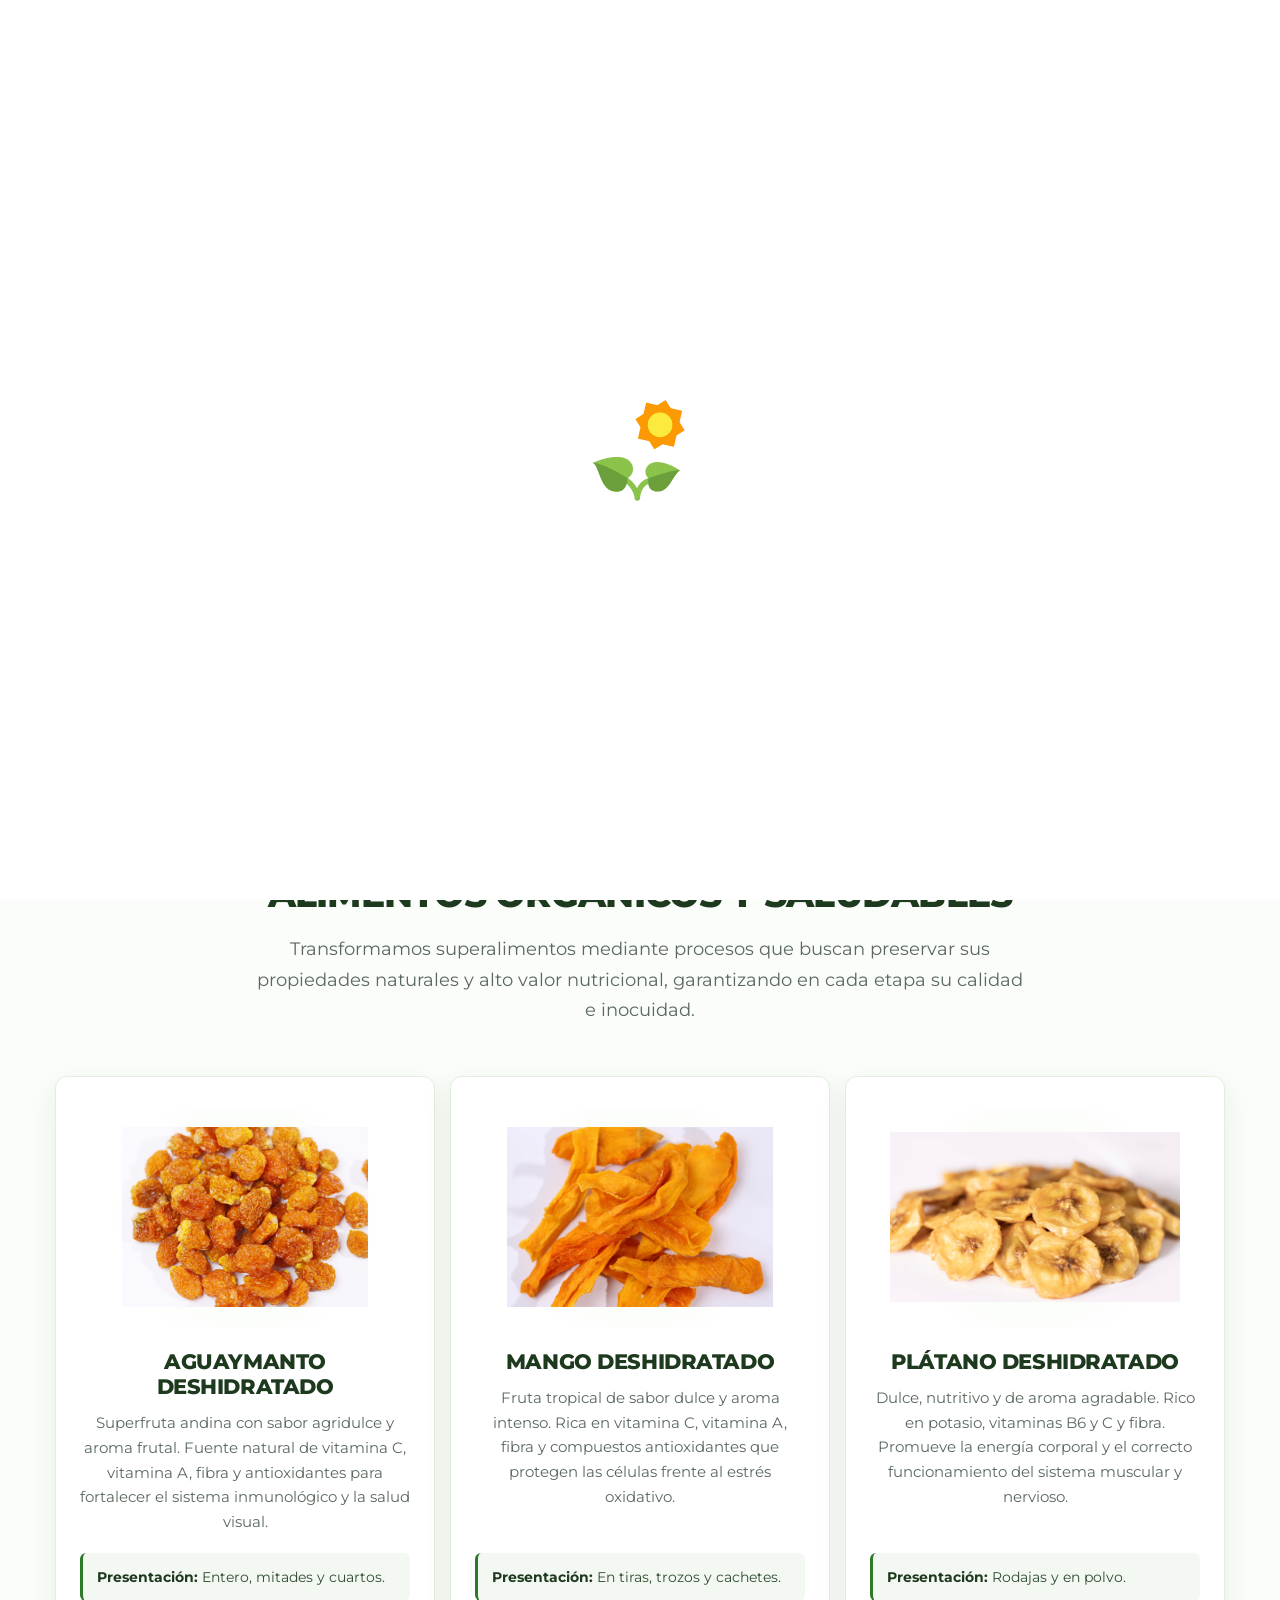
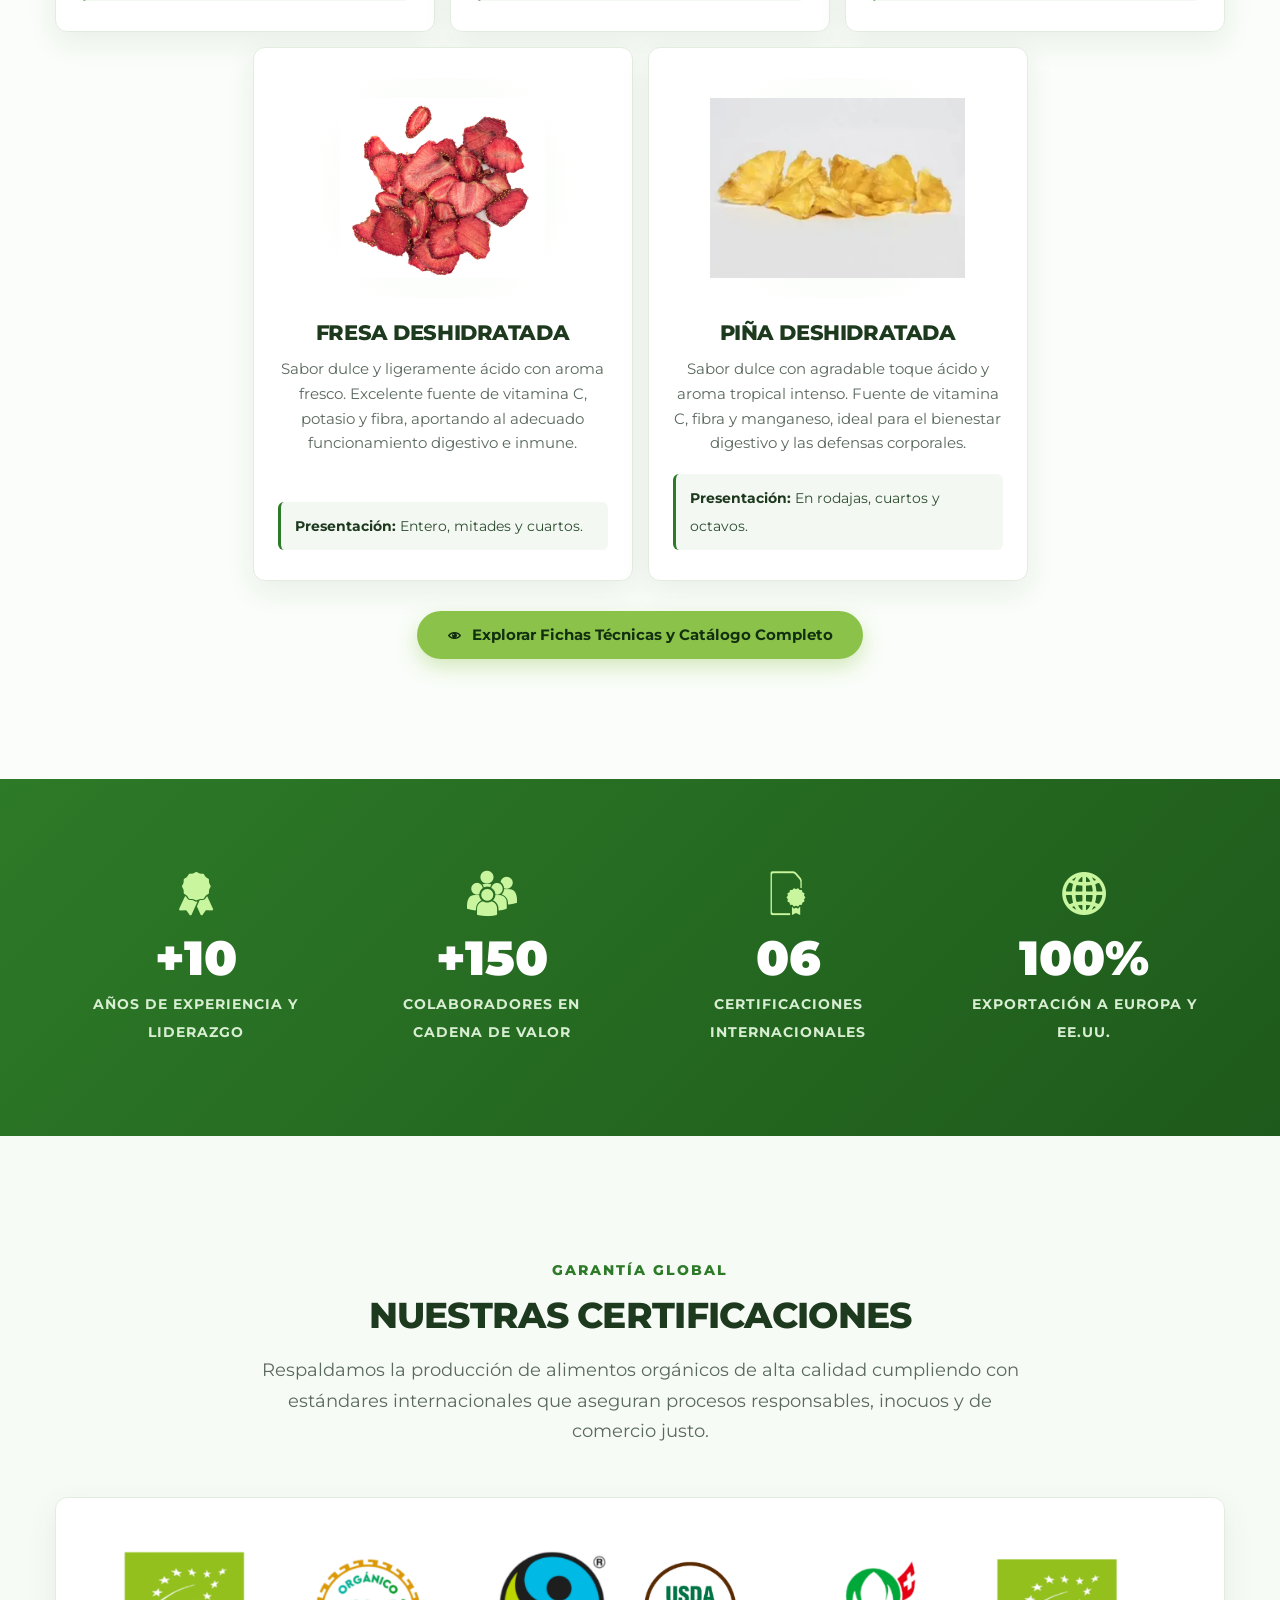
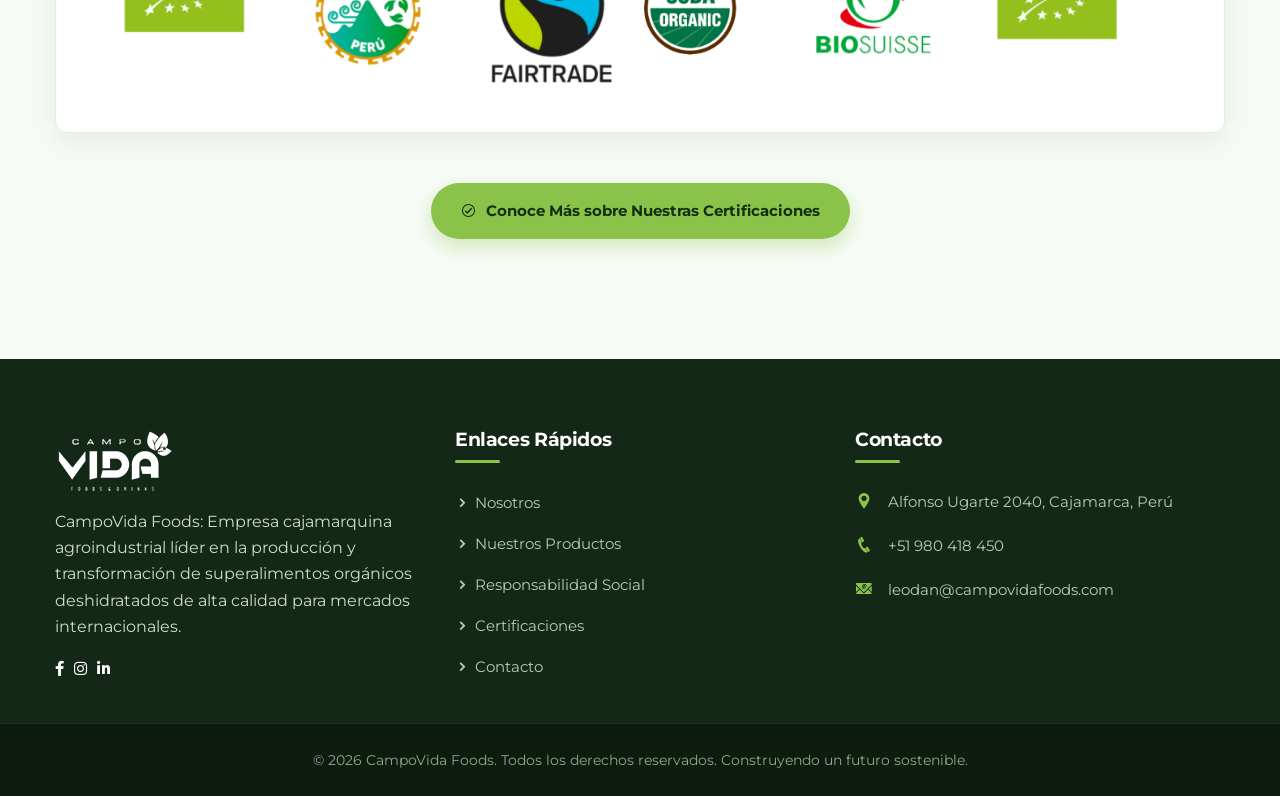
==== index.html @ b209eeda "feat: implementacion completa de CampoVida Foods v2 segun ultimos cambios requeridos" ====
<!doctype html>
<html class="no-js" lang="es">

<head>
	<meta charset="utf-8">
	<meta http-equiv="x-ua-compatible" content="ie=edge">
	<title>CampoVida Foods - Alimentos Orgánicos y Saludables</title>
	<meta name="description" content="CampoVida Foods: líder cajamarquino en producción y transformación de superalimentos orgánicos deshidratados de alta calidad para el mundo.">
	<meta name="viewport" content="width=device-width, initial-scale=1, shrink-to-fit=no">
	<link rel="shortcut icon" type="image/x-icon" href="assets/img/logo/favicon.png">

	<!-- Stylesheets -->
	<link href="assets/css/bootstrap.min.css" rel="stylesheet" />
	<link href="assets/css/fontawesome.min.css" rel="stylesheet" />
	<link href="assets/css/magnific-popup.css" rel="stylesheet" />
	<link href="assets/css/owl.carousel.min.css" rel="stylesheet" />
	<link href="assets/css/owl.theme.default.min.css" rel="stylesheet" />
	<link href="assets/css/animate.css" rel="stylesheet" />
	<link href="assets/css/themify-icons.css" rel="stylesheet" />
	<link href="assets/css/icofont.min.css" rel="stylesheet" />
	<link href="assets/css/site-flaticon.css" rel="stylesheet" />
	<link href="assets/style.css" rel="stylesheet">
	<link href="assets/css/responsive.css" rel="stylesheet" />
	<link href="assets/css/custom-v2.css" rel="stylesheet" />
</head>

<body id="bdy">

	<!-- PreLoader -->
	<div class="se-pre-con"></div>

	<!-- Header Navigation -->
	<header class="header header-2 sticky-top">
		<div class="main-navigation">
			<nav id="navbar_top" class="navbar navbar-expand-lg py-2">
				<div class="container">
					<a class="navbar-brand" href="index.html">
						<img src="assets/img/logo/logo.png" class="logo-display" alt="CampoVida Foods">
					</a>
					<button class="navbar-toggler" type="button" data-bs-toggle="collapse" data-bs-target="#main_nav"
						aria-expanded="false" aria-label="Navegación">
						<span class="navbar-toggler-icon"><i class="ti-menu-alt"></i></span>
					</button>
					<div class="collapse navbar-collapse" id="main_nav">
						<ul class="navbar-nav ms-auto align-items-center">
							<li class="nav-item">
								<a class="nav-link" href="nosotros.html">NOSOTROS</a>
							</li>
							<li class="nav-item">
								<a class="nav-link" href="productos.html">PRODUCTOS</a>
							</li>
							<li class="nav-item">
								<a class="nav-link" href="responsabilidad-social.html">RESPONSABILIDAD SOCIAL</a>
							</li>
							<li class="nav-item">
								<a class="nav-link" href="certificaciones.html">CERTIFICACIONES</a>
							</li>
							<li class="nav-item">
								<a class="nav-link" href="contact.html">CONTACTO</a>
							</li>
						</ul>
					</div>
				</div>
			</nav>
		</div>
	</header>

	<!-- Main Content -->
	<main class="main">

		<!-- Top Headline Ribbon -->
		<div class="section-headline-bar">
			<div class="container">
				<h2>CONSTRUYENDO UN FUTURO SOSTENIBLE</h2>
			</div>
		</div>

		<!-- Hero Section -->
		<section class="hero-index-wrapper" style="background-image: url('assets/img/header/hero-index.png');">
			<div class="container">
				<div class="hero-index-content">
					<span class="hero-tag"><i class="icofont-leaf me-1"></i> Cadena de Valor & Sostenibilidad</span>
					<h1 class="hero-main-title">
						Nuestra cadena de valor se basa en el trabajo articulado entre las comunidades, pequeños agricultores y nuestros trabajadores, generando el progreso económico de todos ellos. Así mismo, nuestra política orgánica nos conduce a ser agentes activos del cuidado del medio ambiente.
					</h1>
					<div class="hero-cta-group">
						<a href="productos.html" class="btn-cv-primary">
							<i class="icofont-shopping-cart"></i> Ver Productos
						</a>
						<a href="responsabilidad-social.html" class="btn-cv-outline">
							<i class="icofont-heart-alt"></i> Nuestro Compromiso Social
						</a>
					</div>
				</div>
			</div>
		</section>

		<!-- Superfoods / Superalimentos Section -->
		<section class="de-padding">
			<div class="container">
				<div class="site-title-v2 text-center">
					<span class="subtitle">Selección Especial</span>
					<h2 class="main-heading">Alimentos Orgánicos y Saludables</h2>
					<p class="lead-text">
						Transformamos superalimentos mediante procesos que buscan preservar sus propiedades naturales y alto valor nutricional, garantizando en cada etapa su calidad e inocuidad.
					</p>
				</div>

				<div class="row g-4 justify-content-center">
					<!-- Producto 1: Aguaymanto -->
					<div class="col-xl-4 col-md-6">
						<div class="product-card-v2">
							<div class="img-box">
								<img src="assets/img/product/aguaymanto-deshidratado.png" alt="Aguaymanto Deshidratado">
							</div>
							<h3 class="card-title">Aguaymanto Deshidratado</h3>
							<p class="card-desc">
								Superfruta andina con sabor agridulce y aroma frutal. Fuente natural de vitamina C, vitamina A, fibra y antioxidantes para fortalecer el sistema inmunológico y la salud visual.
							</p>
							<div class="presentation-box">
								<strong>Presentación:</strong> Entero, mitades y cuartos.
							</div>
						</div>
					</div>

					<!-- Producto 2: Mango -->
					<div class="col-xl-4 col-md-6">
						<div class="product-card-v2">
							<div class="img-box">
								<img src="assets/img/product/mango-deshidratado.png" alt="Mango Deshidratado">
							</div>
							<h3 class="card-title">Mango Deshidratado</h3>
							<p class="card-desc">
								Fruta tropical de sabor dulce y aroma intenso. Rica en vitamina C, vitamina A, fibra y compuestos antioxidantes que protegen las células frente al estrés oxidativo.
							</p>
							<div class="presentation-box">
								<strong>Presentación:</strong> En tiras, trozos y cachetes.
							</div>
						</div>
					</div>

					<!-- Producto 3: Plátano -->
					<div class="col-xl-4 col-md-6">
						<div class="product-card-v2">
							<div class="img-box">
								<img src="assets/img/product/platano-deshidratado.png" alt="Plátano Deshidratado">
							</div>
							<h3 class="card-title">Plátano Deshidratado</h3>
							<p class="card-desc">
								Dulce, nutritivo y de aroma agradable. Rico en potasio, vitaminas B6 y C y fibra. Promueve la energía corporal y el correcto funcionamiento del sistema muscular y nervioso.
							</p>
							<div class="presentation-box">
								<strong>Presentación:</strong> Rodajas y en polvo.
							</div>
						</div>
					</div>

					<!-- Producto 4: Fresa -->
					<div class="col-xl-4 col-md-6">
						<div class="product-card-v2">
							<div class="img-box">
								<img src="assets/img/product/fresa-deshidratada.png" alt="Fresa Deshidratada">
							</div>
							<h3 class="card-title">Fresa Deshidratada</h3>
							<p class="card-desc">
								Sabor dulce y ligeramente ácido con aroma fresco. Excelente fuente de vitamina C, potasio y fibra, aportando al adecuado funcionamiento digestivo e inmune.
							</p>
							<div class="presentation-box">
								<strong>Presentación:</strong> Entero, mitades y cuartos.
							</div>
						</div>
					</div>

					<!-- Producto 5: Piña -->
					<div class="col-xl-4 col-md-6">
						<div class="product-card-v2">
							<div class="img-box">
								<img src="assets/img/product/pina-deshidratada.png" alt="Piña Deshidratada">
							</div>
							<h3 class="card-title">Piña Deshidratada</h3>
							<p class="card-desc">
								Sabor dulce con agradable toque ácido y aroma tropical intenso. Fuente de vitamina C, fibra y manganeso, ideal para el bienestar digestivo y las defensas corporales.
							</p>
							<div class="presentation-box">
								<strong>Presentación:</strong> En rodajas, cuartos y octavos.
							</div>
						</div>
					</div>
				</div>

				<div class="text-center mt-5">
					<a href="productos.html" class="btn-cv-primary px-5 py-3">
						<i class="icofont-eye"></i> Explorar Fichas Técnicas y Catálogo Completo
					</a>
				</div>
			</div>
		</section>

		<!-- Statistics & Counter Section -->
		<section class="stats-section-v2">
			<div class="container">
				<div class="row g-4 justify-content-center">
					<div class="col-lg-3 col-sm-6">
						<div class="stat-item-v2">
							<div class="stat-icon"><i class="icofont-badge"></i></div>
							<div class="stat-number">+10</div>
							<div class="stat-label">Años de Experiencia y Liderazgo</div>
						</div>
					</div>
					<div class="col-lg-3 col-sm-6">
						<div class="stat-item-v2">
							<div class="stat-icon"><i class="icofont-users-social"></i></div>
							<div class="stat-number">+150</div>
							<div class="stat-label">Colaboradores en Cadena de Valor</div>
						</div>
					</div>
					<div class="col-lg-3 col-sm-6">
						<div class="stat-item-v2">
							<div class="stat-icon"><i class="icofont-certificate"></i></div>
							<div class="stat-number">06</div>
							<div class="stat-label">Certificaciones Internacionales</div>
						</div>
					</div>
					<div class="col-lg-3 col-sm-6">
						<div class="stat-item-v2">
							<div class="stat-icon"><i class="icofont-globe"></i></div>
							<div class="stat-number">100%</div>
							<div class="stat-label">Exportación a Europa y EE.UU.</div>
						</div>
					</div>
				</div>
			</div>
		</section>

		<!-- Certificaciones Preview -->
		<section class="de-padding" style="background-color: #f7fbf6;">
			<div class="container">
				<div class="site-title-v2 text-center">
					<span class="subtitle">Garantía Global</span>
					<h2 class="main-heading">Nuestras Certificaciones</h2>
					<p class="lead-text">
						Respaldamos la producción de alimentos orgánicos de alta calidad cumpliendo con estándares internacionales que aseguran procesos responsables, inocuos y de comercio justo.
					</p>
				</div>

				<div class="cert-composite-banner">
					<img src="assets/img/certificaciones/sellos-certificaciones.png" alt="Sellos Oficiales: UE Orgánico, Orgánico Perú, Fairtrade, USDA Organic, Bio Suisse" class="img-fluid">
				</div>

				<div class="text-center">
					<a href="certificaciones.html" class="btn-cv-primary">
						<i class="icofont-check-circled"></i> Conoce Más sobre Nuestras Certificaciones
					</a>
				</div>
			</div>
		</section>

	</main>

	<!-- Footer -->
	<footer class="footer-v2">
		<div class="container pb-5">
			<div class="row g-5">
				<div class="col-lg-4 col-md-6">
					<img src="assets/img/logo/logo.png" alt="CampoVida Foods" style="max-height: 75px; filter: brightness(0) invert(1);" class="mb-4">
					<p style="font-size: 1.55rem; line-height: 1.7;">
						CampoVida Foods: Empresa cajamarquina agroindustrial líder en la producción y transformación de superalimentos orgánicos deshidratados de alta calidad para mercados internacionales.
					</p>
					<div class="d-flex gap-3 mt-4">
						<a href="#" class="text-white fs-4"><i class="fab fa-facebook-f"></i></a>
						<a href="#" class="text-white fs-4"><i class="fab fa-instagram"></i></a>
						<a href="#" class="text-white fs-4"><i class="fab fa-linkedin-in"></i></a>
					</div>
				</div>

				<div class="col-lg-4 col-md-6">
					<h4 class="footer-title">Enlaces Rápidos</h4>
					<ul class="footer-nav">
						<li><a href="nosotros.html"><i class="icofont-simple-right me-2"></i>Nosotros</a></li>
						<li><a href="productos.html"><i class="icofont-simple-right me-2"></i>Nuestros Productos</a></li>
						<li><a href="responsabilidad-social.html"><i class="icofont-simple-right me-2"></i>Responsabilidad Social</a></li>
						<li><a href="certificaciones.html"><i class="icofont-simple-right me-2"></i>Certificaciones</a></li>
						<li><a href="contact.html"><i class="icofont-simple-right me-2"></i>Contacto</a></li>
					</ul>
				</div>

				<div class="col-lg-4 col-md-12">
					<h4 class="footer-title">Contacto</h4>
					<ul class="contact-info-list">
						<li>
							<i class="icofont-location-pin"></i>
							<span>Alfonso Ugarte 2040, Cajamarca, Perú</span>
						</li>
						<li>
							<i class="icofont-phone"></i>
							<span>+51 980 418 450</span>
						</li>
						<li>
							<i class="icofont-email"></i>
							<span>leodan@campovidafoods.com</span>
						</li>
					</ul>
				</div>
			</div>
		</div>

		<div class="footer-bottom-bar text-center">
			<div class="container">
				<p class="mb-0">© 2026 CampoVida Foods. Todos los derechos reservados. Construyendo un futuro sostenible.</p>
			</div>
		</div>
	</footer>

	<!-- Scroll Top -->
	<a href="#bdy" id="scrtop" class="smooth-menu"><i class="ti-arrow-up"></i></a>

	<!-- Scripts -->
	<script src="assets/js/jquery-3.6.0.min.js"></script>
	<script src="assets/js/popper.min.js"></script>
	<script src="assets/js/bootstrap.min.js"></script>
	<script src="assets/js/jquery.magnific-popup.min.js"></script>
	<script src="assets/js/owl.carousel.min.js"></script>
	<script src="assets/js/wow.min.js"></script>
	<script src="assets/js/main.js"></script>

</body>
</html>
---- assets/css/themify-icons.css ----
@font-face {
	font-family: "themify";
	src:url("../fonts/fonts/themify.eot?-fvbane");
	src:url("../fonts/themify.eot?#iefix-fvbane") format("embedded-opentype"),
		url("../fonts/themify.woff?-fvbane") format("woff"),
		url("../fonts/themify.ttf?-fvbane") format("truetype"),
		url("../fonts/themify.svg?-fvbane#themify") format("svg");
	font-weight: normal;
	font-style: normal;
}

[class^="ti-"], [class*=" ti-"] {
	font-family: 'themify';
	speak: none;
	font-style: normal;
	font-weight: normal;
	font-variant: normal;
	text-transform: none;
	line-height: 1;

	/* Better Font Rendering =========== */
	-webkit-font-smoothing: antialiased;
	-moz-osx-font-smoothing: grayscale;
}

.ti-wand:before {
	content: "\e600";
}
.ti-volume:before {
	content: "\e601";
}
.ti-user:before {
	content: "\e602";
}
.ti-unlock:before {
	content: "\e603";
}
.ti-unlink:before {
	content: "\e604";
}
.ti-trash:before {
	content: "\e605";
}
.ti-thought:before {
	content: "\e606";
}
.ti-target:before {
	content: "\e607";
}
.ti-tag:before {
	content: "\e608";
}
.ti-tablet:before {
	content: "\e609";
}
.ti-star:before {
	content: "\e60a";
}
.ti-spray:before {
	content: "\e60b";
}
.ti-signal:before {
	content: "\e60c";
}
.ti-shopping-cart:before {
	content: "\e60d";
}
.ti-shopping-cart-full:before {
	content: "\e60e";
}
.ti-settings:before {
	content: "\e60f";
}
.ti-search:before {
	content: "\e610";
}
.ti-zoom-in:before {
	content: "\e611";
}
.ti-zoom-out:before {
	content: "\e612";
}
.ti-cut:before {
	content: "\e613";
}
.ti-ruler:before {
	content: "\e614";
}
.ti-ruler-pencil:before {
	content: "\e615";
}
.ti-ruler-alt:before {
	content: "\e616";
}
.ti-bookmark:before {
	content: "\e617";
}
.ti-bookmark-alt:before {
	content: "\e618";
}
.ti-reload:before {
	content: "\e619";
}
.ti-plus:before {
	content: "\e61a";
}
.ti-pin:before {
	content: "\e61b";
}
.ti-pencil:before {
	content: "\e61c";
}
.ti-pencil-alt:before {
	content: "\e61d";
}
.ti-paint-roller:before {
	content: "\e61e";
}
.ti-paint-bucket:before {
	content: "\e61f";
}
.ti-na:before {
	content: "\e620";
}
.ti-mobile:before {
	content: "\e621";
}
.ti-minus:before {
	content: "\e622";
}
.ti-medall:before {
	content: "\e623";
}
.ti-medall-alt:before {
	content: "\e624";
}
.ti-marker:before {
	content: "\e625";
}
.ti-marker-alt:before {
	content: "\e626";
}
.ti-arrow-up:before {
	content: "\e627";
}
.ti-arrow-right:before {
	content: "\e628";
}
.ti-arrow-left:before {
	content: "\e629";
}
.ti-arrow-down:before {
	content: "\e62a";
}
.ti-lock:before {
	content: "\e62b";
}
.ti-location-arrow:before {
	content: "\e62c";
}
.ti-link:before {
	content: "\e62d";
}
.ti-layout:before {
	content: "\e62e";
}
.ti-layers:before {
	content: "\e62f";
}
.ti-layers-alt:before {
	content: "\e630";
}
.ti-key:before {
	content: "\e631";
}
.ti-import:before {
	content: "\e632";
}
.ti-image:before {
	content: "\e633";
}
.ti-heart:before {
	content: "\e634";
}
.ti-heart-broken:before {
	content: "\e635";
}
.ti-hand-stop:before {
	content: "\e636";
}
.ti-hand-open:before {
	content: "\e637";
}
.ti-hand-drag:before {
	content: "\e638";
}
.ti-folder:before {
	content: "\e639";
}
.ti-flag:before {
	content: "\e63a";
}
.ti-flag-alt:before {
	content: "\e63b";
}
.ti-flag-alt-2:before {
	content: "\e63c";
}
.ti-eye:before {
	content: "\e63d";
}
.ti-export:before {
	content: "\e63e";
}
.ti-exchange-vertical:before {
	content: "\e63f";
}
.ti-desktop:before {
	content: "\e640";
}
.ti-cup:before {
	content: "\e641";
}
.ti-crown:before {
	content: "\e642";
}
.ti-comments:before {
	content: "\e643";
}
.ti-comment:before {
	content: "\e644";
}
.ti-comment-alt:before {
	content: "\e645";
}
.ti-close:before {
	content: "\e646";
}
.ti-clip:before {
	content: "\e647";
}
.ti-angle-up:before {
	content: "\e648";
}
.ti-angle-right:before {
	content: "\e649";
}
.ti-angle-left:before {
	content: "\e64a";
}
.ti-angle-down:before {
	content: "\e64b";
}
.ti-check:before {
	content: "\e64c";
}
.ti-check-box:before {
	content: "\e64d";
}
.ti-camera:before {
	content: "\e64e";
}
.ti-announcement:before {
	content: "\e64f";
}
.ti-brush:before {
	content: "\e650";
}
.ti-briefcase:before {
	content: "\e651";
}
.ti-bolt:before {
	content: "\e652";
}
.ti-bolt-alt:before {
	content: "\e653";
}
.ti-blackboard:before {
	content: "\e654";
}
.ti-bag:before {
	content: "\e655";
}
.ti-move:before {
	content: "\e656";
}
.ti-arrows-vertical:before {
	content: "\e657";
}
.ti-arrows-horizontal:before {
	content: "\e658";
}
.ti-fullscreen:before {
	content: "\e659";
}
.ti-arrow-top-right:before {
	content: "\e65a";
}
.ti-arrow-top-left:before {
	content: "\e65b";
}
.ti-arrow-circle-up:before {
	content: "\e65c";
}
.ti-arrow-circle-right:before {
	content: "\e65d";
}
.ti-arrow-circle-left:before {
	content: "\e65e";
}
.ti-arrow-circle-down:before {
	content: "\e65f";
}
.ti-angle-double-up:before {
	content: "\e660";
}
.ti-angle-double-right:before {
	content: "\e661";
}
.ti-angle-double-left:before {
	content: "\e662";
}
.ti-angle-double-down:before {
	content: "\e663";
}
.ti-zip:before {
	content: "\e664";
}
.ti-world:before {
	content: "\e665";
}
.ti-wheelchair:before {
	content: "\e666";
}
.ti-view-list:before {
	content: "\e667";
}
.ti-view-list-alt:before {
	content: "\e668";
}
.ti-view-grid:before {
	content: "\e669";
}
.ti-uppercase:before {
	content: "\e66a";
}
.ti-upload:before {
	content: "\e66b";
}
.ti-underline:before {
	content: "\e66c";
}
.ti-truck:before {
	content: "\e66d";
}
.ti-timer:before {
	content: "\e66e";
}
.ti-ticket:before {
	content: "\e66f";
}
.ti-thumb-up:before {
	content: "\e670";
}
.ti-thumb-down:before {
	content: "\e671";
}
.ti-text:before {
	content: "\e672";
}
.ti-stats-up:before {
	content: "\e673";
}
.ti-stats-down:before {
	content: "\e674";
}
.ti-split-v:before {
	content: "\e675";
}
.ti-split-h:before {
	content: "\e676";
}
.ti-smallcap:before {
	content: "\e677";
}
.ti-shine:before {
	content: "\e678";
}
.ti-shift-right:before {
	content: "\e679";
}
.ti-shift-left:before {
	content: "\e67a";
}
.ti-shield:before {
	content: "\e67b";
}
.ti-notepad:before {
	content: "\e67c";
}
.ti-server:before {
	content: "\e67d";
}
.ti-quote-right:before {
	content: "\e67e";
}
.ti-quote-left:before {
	content: "\e67f";
}
.ti-pulse:before {
	content: "\e680";
}
.ti-printer:before {
	content: "\e681";
}
.ti-power-off:before {
	content: "\e682";
}
.ti-plug:before {
	content: "\e683";
}
.ti-pie-chart:before {
	content: "\e684";
}
.ti-paragraph:before {
	content: "\e685";
}
.ti-panel:before {
	content: "\e686";
}
.ti-package:before {
	content: "\e687";
}
.ti-music:before {
	content: "\e688";
}
.ti-music-alt:before {
	content: "\e689";
}
.ti-mouse:before {
	content: "\e68a";
}
.ti-mouse-alt:before {
	content: "\e68b";
}
.ti-money:before {
	content: "\e68c";
}
.ti-microphone:before {
	content: "\e68d";
}
.ti-menu:before {
	content: "\e68e";
}
.ti-menu-alt:before {
	content: "\e68f";
}
.ti-map:before {
	content: "\e690";
}
.ti-map-alt:before {
	content: "\e691";
}
.ti-loop:before {
	content: "\e692";
}
.ti-location-pin:before {
	content: "\e693";
}
.ti-list:before {
	content: "\e694";
}
.ti-light-bulb:before {
	content: "\e695";
}
.ti-Italic:before {
	content: "\e696";
}
.ti-info:before {
	content: "\e697";
}
.ti-infinite:before {
	content: "\e698";
}
.ti-id-badge:before {
	content: "\e699";
}
.ti-hummer:before {
	content: "\e69a";
}
.ti-home:before {
	content: "\e69b";
}
.ti-help:before {
	content: "\e69c";
}
.ti-headphone:before {
	content: "\e69d";
}
.ti-harddrives:before {
	content: "\e69e";
}
.ti-harddrive:before {
	content: "\e69f";
}
.ti-gift:before {
	content: "\e6a0";
}
.ti-game:before {
	content: "\e6a1";
}
.ti-filter:before {
	content: "\e6a2";
}
.ti-files:before {
	content: "\e6a3";
}
.ti-file:before {
	content: "\e6a4";
}
.ti-eraser:before {
	content: "\e6a5";
}
.ti-envelope:before {
	content: "\e6a6";
}
.ti-download:before {
	content: "\e6a7";
}
.ti-direction:before {
	content: "\e6a8";
}
.ti-direction-alt:before {
	content: "\e6a9";
}
.ti-dashboard:before {
	content: "\e6aa";
}
.ti-control-stop:before {
	content: "\e6ab";
}
.ti-control-shuffle:before {
	content: "\e6ac";
}
.ti-control-play:before {
	content: "\e6ad";
}
.ti-control-pause:before {
	content: "\e6ae";
}
.ti-control-forward:before {
	content: "\e6af";
}
.ti-control-backward:before {
	content: "\e6b0";
}
.ti-cloud:before {
	content: "\e6b1";
}
.ti-cloud-up:before {
	content: "\e6b2";
}
.ti-cloud-down:before {
	content: "\e6b3";
}
.ti-clipboard:before {
	content: "\e6b4";
}
.ti-car:before {
	content: "\e6b5";
}
.ti-calendar:before {
	content: "\e6b6";
}
.ti-book:before {
	content: "\e6b7";
}
.ti-bell:before {
	content: "\e6b8";
}
.ti-basketball:before {
	content: "\e6b9";
}
.ti-bar-chart:before {
	content: "\e6ba";
}
.ti-bar-chart-alt:before {
	content: "\e6bb";
}
.ti-back-right:before {
	content: "\e6bc";
}
.ti-back-left:before {
	content: "\e6bd";
}
.ti-arrows-corner:before {
	content: "\e6be";
}
.ti-archive:before {
	content: "\e6bf";
}
.ti-anchor:before {
	content: "\e6c0";
}
.ti-align-right:before {
	content: "\e6c1";
}
.ti-align-left:before {
	content: "\e6c2";
}
.ti-align-justify:before {
	content: "\e6c3";
}
.ti-align-center:before {
	content: "\e6c4";
}
.ti-alert:before {
	content: "\e6c5";
}
.ti-alarm-clock:before {
	content: "\e6c6";
}
.ti-agenda:before {
	content: "\e6c7";
}
.ti-write:before {
	content: "\e6c8";
}
.ti-window:before {
	content: "\e6c9";
}
.ti-widgetized:before {
	content: "\e6ca";
}
.ti-widget:before {
	content: "\e6cb";
}
.ti-widget-alt:before {
	content: "\e6cc";
}
.ti-wallet:before {
	content: "\e6cd";
}
.ti-video-clapper:before {
	content: "\e6ce";
}
.ti-video-camera:before {
	content: "\e6cf";
}
.ti-vector:before {
	content: "\e6d0";
}
.ti-themify-logo:before {
	content: "\e6d1";
}
.ti-themify-favicon:before {
	content: "\e6d2";
}
.ti-themify-favicon-alt:before {
	content: "\e6d3";
}
.ti-support:before {
	content: "\e6d4";
}
.ti-stamp:before {
	content: "\e6d5";
}
.ti-split-v-alt:before {
	content: "\e6d6";
}
.ti-slice:before {
	content: "\e6d7";
}
.ti-shortcode:before {
	content: "\e6d8";
}
.ti-shift-right-alt:before {
	content: "\e6d9";
}
.ti-shift-left-alt:before {
	content: "\e6da";
}
.ti-ruler-alt-2:before {
	content: "\e6db";
}
.ti-receipt:before {
	content: "\e6dc";
}
.ti-pin2:before {
	content: "\e6dd";
}
.ti-pin-alt:before {
	content: "\e6de";
}
.ti-pencil-alt2:before {
	content: "\e6df";
}
.ti-palette:before {
	content: "\e6e0";
}
.ti-more:before {
	content: "\e6e1";
}
.ti-more-alt:before {
	content: "\e6e2";
}
.ti-microphone-alt:before {
	content: "\e6e3";
}
.ti-magnet:before {
	content: "\e6e4";
}
.ti-line-double:before {
	content: "\e6e5";
}
.ti-line-dotted:before {
	content: "\e6e6";
}
.ti-line-dashed:before {
	content: "\e6e7";
}
.ti-layout-width-full:before {
	content: "\e6e8";
}
.ti-layout-width-default:before {
	content: "\e6e9";
}
.ti-layout-width-default-alt:before {
	content: "\e6ea";
}
.ti-layout-tab:before {
	content: "\e6eb";
}
.ti-layout-tab-window:before {
	content: "\e6ec";
}
.ti-layout-tab-v:before {
	content: "\e6ed";
}
.ti-layout-tab-min:before {
	content: "\e6ee";
}
.ti-layout-slider:before {
	content: "\e6ef";
}
.ti-layout-slider-alt:before {
	content: "\e6f0";
}
.ti-layout-sidebar-right:before {
	content: "\e6f1";
}
.ti-layout-sidebar-none:before {
	content: "\e6f2";
}
.ti-layout-sidebar-left:before {
	content: "\e6f3";
}
.ti-layout-placeholder:before {
	content: "\e6f4";
}
.ti-layout-menu:before {
	content: "\e6f5";
}
.ti-layout-menu-v:before {
	content: "\e6f6";
}
.ti-layout-menu-separated:before {
	content: "\e6f7";
}
.ti-layout-menu-full:before {
	content: "\e6f8";
}
.ti-layout-media-right-alt:before {
	content: "\e6f9";
}
.ti-layout-media-right:before {
	content: "\e6fa";
}
.ti-layout-media-overlay:before {
	content: "\e6fb";
}
.ti-layout-media-overlay-alt:before {
	content: "\e6fc";
}
.ti-layout-media-overlay-alt-2:before {
	content: "\e6fd";
}
.ti-layout-media-left-alt:before {
	content: "\e6fe";
}
.ti-layout-media-left:before {
	content: "\e6ff";
}
.ti-layout-media-center-alt:before {
	content: "\e700";
}
.ti-layout-media-center:before {
	content: "\e701";
}
.ti-layout-list-thumb:before {
	content: "\e702";
}
.ti-layout-list-thumb-alt:before {
	content: "\e703";
}
.ti-layout-list-post:before {
	content: "\e704";
}
.ti-layout-list-large-image:before {
	content: "\e705";
}
.ti-layout-line-solid:before {
	content: "\e706";
}
.ti-layout-grid4:before {
	content: "\e707";
}
.ti-layout-grid3:before {
	content: "\e708";
}
.ti-layout-grid2:before {
	content: "\e709";
}
.ti-layout-grid2-thumb:before {
	content: "\e70a";
}
.ti-layout-cta-right:before {
	content: "\e70b";
}
.ti-layout-cta-left:before {
	content: "\e70c";
}
.ti-layout-cta-center:before {
	content: "\e70d";
}
.ti-layout-cta-btn-right:before {
	content: "\e70e";
}
.ti-layout-cta-btn-left:before {
	content: "\e70f";
}
.ti-layout-column4:before {
	content: "\e710";
}
.ti-layout-column3:before {
	content: "\e711";
}
.ti-layout-column2:before {
	content: "\e712";
}
.ti-layout-accordion-separated:before {
	content: "\e713";
}
.ti-layout-accordion-merged:before {
	content: "\e714";
}
.ti-layout-accordion-list:before {
	content: "\e715";
}
.ti-ink-pen:before {
	content: "\e716";
}
.ti-info-alt:before {
	content: "\e717";
}
.ti-help-alt:before {
	content: "\e718";
}
.ti-headphone-alt:before {
	content: "\e719";
}
.ti-hand-point-up:before {
	content: "\e71a";
}
.ti-hand-point-right:before {
	content: "\e71b";
}
.ti-hand-point-left:before {
	content: "\e71c";
}
.ti-hand-point-down:before {
	content: "\e71d";
}
.ti-gallery:before {
	content: "\e71e";
}
.ti-face-smile:before {
	content: "\e71f";
}
.ti-face-sad:before {
	content: "\e720";
}
.ti-credit-card:before {
	content: "\e721";
}
.ti-control-skip-forward:before {
	content: "\e722";
}
.ti-control-skip-backward:before {
	content: "\e723";
}
.ti-control-record:before {
	content: "\e724";
}
.ti-control-eject:before {
	content: "\e725";
}
.ti-comments-smiley:before {
	content: "\e726";
}
.ti-brush-alt:before {
	content: "\e727";
}
.ti-youtube:before {
	content: "\e728";
}
.ti-vimeo:before {
	content: "\e729";
}
.ti-twitter:before {
	content: "\e72a";
}
.ti-time:before {
	content: "\e72b";
}
.ti-tumblr:before {
	content: "\e72c";
}
.ti-skype:before {
	content: "\e72d";
}
.ti-share:before {
	content: "\e72e";
}
.ti-share-alt:before {
	content: "\e72f";
}
.ti-rocket:before {
	content: "\e730";
}
.ti-pinterest:before {
	content: "\e731";
}
.ti-new-window:before {
	content: "\e732";
}
.ti-microsoft:before {
	content: "\e733";
}
.ti-list-ol:before {
	content: "\e734";
}
.ti-linkedin:before {
	content: "\e735";
}
.ti-layout-sidebar-2:before {
	content: "\e736";
}
.ti-layout-grid4-alt:before {
	content: "\e737";
}
.ti-layout-grid3-alt:before {
	content: "\e738";
}
.ti-layout-grid2-alt:before {
	content: "\e739";
}
.ti-layout-column4-alt:before {
	content: "\e73a";
}
.ti-layout-column3-alt:before {
	content: "\e73b";
}
.ti-layout-column2-alt:before {
	content: "\e73c";
}
.ti-instagram:before {
	content: "\e73d";
}
.ti-google:before {
	content: "\e73e";
}
.ti-github:before {
	content: "\e73f";
}
.ti-flickr:before {
	content: "\e740";
}
.ti-facebook:before {
	content: "\e741";
}
.ti-dropbox:before {
	content: "\e742";
}
.ti-dribbble:before {
	content: "\e743";
}
.ti-apple:before {
	content: "\e744";
}
.ti-android:before {
	content: "\e745";
}
.ti-save:before {
	content: "\e746";
}
.ti-save-alt:before {
	content: "\e747";
}
.ti-yahoo:before {
	content: "\e748";
}
.ti-wordpress:before {
	content: "\e749";
}
.ti-vimeo-alt:before {
	content: "\e74a";
}
.ti-twitter-alt:before {
	content: "\e74b";
}
.ti-tumblr-alt:before {
	content: "\e74c";
}
.ti-trello:before {
	content: "\e74d";
}
.ti-stack-overflow:before {
	content: "\e74e";
}
.ti-soundcloud:before {
	content: "\e74f";
}
.ti-sharethis:before {
	content: "\e750";
}
.ti-sharethis-alt:before {
	content: "\e751";
}
.ti-reddit:before {
	content: "\e752";
}
.ti-pinterest-alt:before {
	content: "\e753";
}
.ti-microsoft-alt:before {
	content: "\e754";
}
.ti-linux:before {
	content: "\e755";
}
.ti-jsfiddle:before {
	content: "\e756";
}
.ti-joomla:before {
	content: "\e757";
}
.ti-html5:before {
	content: "\e758";
}
.ti-flickr-alt:before {
	content: "\e759";
}
.ti-email:before {
	content: "\e75a";
}
.ti-drupal:before {
	content: "\e75b";
}
.ti-dropbox-alt:before {
	content: "\e75c";
}
.ti-css3:before {
	content: "\e75d";
}
.ti-rss:before {
	content: "\e75e";
}
.ti-rss-alt:before {
	content: "\e75f";
}
---- assets/css/site-flaticon.css ----
/*
  	Flaticon icon font: Flaticon
  	Creation date: 23/01/2020 13:10
  	*/
  /*
    Flaticon icon font: Flaticon
    Creation date: 08/09/2018 00:19
    */

@font-face {
  font-family: "Flaticon";
  src: url("../fonts/Flaticon.eot");
  src: url("../fonts/Flaticon.eot?#iefix") format("embedded-opentype"),
       url("../fonts/Flaticon.woff") format("woff"),
       url("../fonts/Flaticon.ttf") format("truetype"),
       url("../fonts/Flaticon.svg#Flaticon") format("svg");
  font-weight: normal;
  font-style: normal;
}

@media screen and (-webkit-min-device-pixel-ratio:0) {
  @font-face {
    font-family: "Flaticon";
    src: url("../fonts/Flaticon.svg#Flaticon") format("svg");
  }
}

[class^="flaticon-"]:before, [class*=" flaticon-"]:before,
[class^="flaticon-"]:after, [class*=" flaticon-"]:after {   
  font-family: Flaticon;
  speak: none;
  font-style: normal;
  font-weight: normal;
  font-variant: normal;
  text-transform: none;
  line-height: 1;

  /* Better Font Rendering =========== */
  -webkit-font-smoothing: antialiased;
  -moz-osx-font-smoothing: grayscale;
}

.flaticon-telegram:before { content: "\f100"; }
.flaticon-call:before { content: "\f101"; }
.flaticon-customer-service:before { content: "\f102"; }
.flaticon-service:before { content: "\f103"; }
.flaticon-percentage:before { content: "\f104"; }
.flaticon-save-money:before { content: "\f105"; }
.flaticon-museum:before { content: "\f106"; }
.flaticon-computer:before { content: "\f107"; }
.flaticon-wireframe:before { content: "\f108"; }
.flaticon-corporate:before { content: "\f109"; }
.flaticon-shuttle:before { content: "\f10a"; }
.flaticon-diamond:before { content: "\f10b"; }
.flaticon-index:before { content: "\f10c"; }
.flaticon-profits:before { content: "\f10d"; }
.flaticon-coins:before { content: "\f10e"; }
.flaticon-import:before { content: "\f10f"; }
.flaticon-insurance:before { content: "\f110"; }
.flaticon-idea:before { content: "\f111"; }
.flaticon-success:before { content: "\f112"; }
.flaticon-money:before { content: "\f113"; }
.flaticon-lab:before { content: "\f114"; }
.flaticon-group:before { content: "\f115"; }
.flaticon-contract:before { content: "\f116"; }
.flaticon-portfolio:before { content: "\f117"; }
.flaticon-collaboration:before { content: "\f118"; }
.flaticon-innovation:before { content: "\f119"; }
.flaticon-team:before { content: "\f11a"; }
.flaticon-meeting:before { content: "\f11b"; }
.flaticon-analysis:before { content: "\f11c"; }
.flaticon-github:before { content: "\f11d"; }
.flaticon-linkedin:before { content: "\f11e"; }
.flaticon-email:before { content: "\f11f"; }
.flaticon-envelope:before { content: "\f120"; }
.flaticon-location:before { content: "\f121"; }
.flaticon-chat:before { content: "\f122"; }
.flaticon-time-call:before { content: "\f123"; }
.flaticon-heart:before { content: "\f124"; }
.flaticon-employee:before { content: "\f125"; }
.flaticon-user:before { content: "\f126"; }
.flaticon-support:before { content: "\f127"; }
.flaticon-flow-chart:before { content: "\f128"; }
.flaticon-process:before { content: "\f129"; }
.flaticon-planning:before { content: "\f12a"; }
.flaticon-process-1:before { content: "\f12b"; }
.flaticon-chat-bubble:before { content: "\f12c"; }
.flaticon-support-2:before { content: "\f12d"; }
.flaticon-support-1:before { content: "\f12e"; }
.flaticon-call-center:before { content: "\f12f"; }
.flaticon-technical-support:before { content: "\f130"; }
.flaticon-source:before { content: "\f131"; }
.flaticon-monitor:before { content: "\f132"; }
.flaticon-menu:before { content: "\f133"; }
.flaticon-information:before { content: "\f134"; }
.flaticon-bounce:before { content: "\f135"; }
.flaticon-login:before { content: "\f136"; }
.flaticon-arrow-chart:before { content: "\f137"; }
.flaticon-google:before { content: "\f138"; }
.flaticon-folder:before { content: "\f139"; }
.flaticon-self-awareness:before { content: "\f13a"; }
.flaticon-blockchain:before { content: "\f13b"; }
.flaticon-diagnostic:before { content: "\f13c"; }
.flaticon-monitor-1:before { content: "\f13d"; }
.flaticon-content:before { content: "\f13e"; }
.flaticon-idea-1:before { content: "\f13f"; }
.flaticon-testing:before { content: "\f140"; }
.flaticon-placeholder:before { content: "\f141"; }
---- assets/style.css ----
/*
  Theme Name:  Oreg - Organic Shop HTML Template
  Author: Kazi Sahiduzzman
  Description: Oreg - Organic Shop HTML Template
  Version: 1.0
*/
/*01*/
/*-------------------------------------------------------
01. Variable css   #207200 #667829  #436105
---------------------------------------------------------*/
@import url("https://fonts.googleapis.com/css2?family=Montserrat:wght@200;300;400;500;600;700;800;900&display=swap");

:root {
  --clr-heading: #1a2428;
  --clr-body: #1b1b1b;
  --clr-bg: #f3f6f8;
  --clr-def: #207200;
  --clr-def-2: #667829;
  --clr-def-3: #297802;
  --clr-menu: #FF4A17;
  --clr-white: #fff;
  --clr-black: #000;
  --font-1: 'Montserrat', sans-serif;
  --font-2: 'Montserrat', sans-serif;
  --rad-1: 4px;
  --clr-ftr: #c2d1e2;
  --clr-1: #E3F3FF;
  --clr-2: #209FA3;
  --clr-3: #FF8183;
  --clr-4: #FAC388;
}

/*02*/
/*-------------------------------------------------------
02. Mixins Css #070E27 #5416CF #0B0F28;
---------------------------------------------------------*/
/*03*/
/*-------------------------------------------------------
02. Typography css
---------------------------------------------------------*/
*,
*:before,
*:after {
  box-sizing: inherit;
}

* {
  scroll-behavior: inherit !important;
}

html,
body {
  height: auto;
  width: 100%;
  margin: 0;
  padding: 0;
  overflow-x: hidden;
  font-size: 62.5%;
  box-sizing: border-box;
}

body {
  font-family: var(--font-1);
  font-style: normal;
  font-size: 1.8rem;
  font-weight: 400;
  line-height: 2.8rem;
  color: var(--clr-body);
}

a {
  color: var(--clr-body);
}

a,
a:active,
a:focus,
a:hover {
  outline: none;
  -webkit-transition: all 0.3s ease-in-out;
  -moz-transition: all 0.3s ease-in-out;
  -o-transition: all 0.3s ease-in-out;
  -ms-transition: all 0.3s ease-in-out;
  transition: all 0.3s ease-in-out;
  text-decoration: none;
}

a:hover {
  color: var(--clr-def);
}

ul {
  margin: 0;
  padding: 0;
}

li {
  list-style: none;
}

h1,
h2,
h3,
h4,
h5,
h6 {
  color: var(--clr-heading);
  margin: 0 0 1.5rem 0;
  letter-spacing: 1px;
  font-weight: 600;
  font-family: var(--font-2);
  line-height: 1.2;
}

h1 {
  font-size: 48px;
}

h2 {
  font-size: 36px;
}

h3 {
  font-size: 28px;
}

h4 {
  font-size: 24px;
}

h5 {
  font-size: 18px;
}

h6 {
  font-size: 14px;
}

p {
  margin-bottom: 1.5rem;
}

.img,
img {
  max-width: 100%;
  -webkit-transition: all 0.3s ease-out 0s;
  -moz-transition: all 0.3s ease-out 0s;
  -ms-transition: all 0.3s ease-out 0s;
  -o-transition: all 0.3s ease-out 0s;
  transition: all 0.3s ease-out 0s;
  height: auto;
}

hr {
  padding: 0px;
  border-bottom: 1px solid #eceff8;
  border-top: 0px;
}

label {
  color: #999;
  cursor: pointer;
  font-size: 1.4rem;
  font-weight: 400;
}

*::-moz-selection {
  background: #d6b161;
  color: #fff;
  text-shadow: none;
}

::-moz-selection {
  background: #555;
  color: #fff;
  text-shadow: none;
}

::selection {
  background: #555;
  color: #fff;
  text-shadow: none;
}

*::-moz-placeholder {
  color: #999;
  font-size: 1.4rem;
  opacity: 1;
}

*::placeholder {
  color: #999;
  font-size: 1.4rem;
  opacity: 1;
}

/*04*/
/*-------------------------------------------------------
04. Theme Default css
---------------------------------------------------------*/
.pos-rel {
  position: relative;
  z-index: 1;
}

.width-100 {
  width: 100%;
}

.ovrflow-hidden {
  overflow: hidden;
}

.text-right {
  text-align: right;
}

.space-between {
  display: flex;
  justify-content: space-between;
  align-items: center;
}

.c-pd {
  padding: 0 7rem;
}

.s-pd {
  padding: 0 12rem;
}

.se-pre-con {
  position: fixed;
  left: 0px;
  top: 0px;
  width: 100%;
  height: 100%;
  z-index: 999999;
  background: url(img/logo/pre-loader.gif) center no-repeat var(--clr-white);
  text-align: center;
}

.h-100 {
  height: 100%;
}

.h-100vh {
  height: 100vh;
}

.bg {
  background-color: var(--clr-bg);
}

.bg-theme {
  background-color: var(--clr-def);
}

.bg-theme-3 {
  background-color: var(--clr-def-3);
}

.bg-heading {
  background-color: var(--clr-heading);
}

/*Theme button css*/
.site-title {
  margin-bottom: 6rem;
}

.site-title h2 {
  font-weight: 700;
  line-height: 1;
  letter-spacing: 0.0025em;
  margin-bottom: 3rem;
  text-transform: uppercase;
  font-size: 3rem;
}

.site-title h3 {
  margin-bottom: 3rem;
}

.site-title.wh p,
.site-title.wh h2,
.site-title.wh h3 {
  color: var(--clr-white);
}

/*margins paddings*/
.pb-140 {
  padding-bottom: 14rem;
}

.pd-50 {
  padding: 5rem 0;
}

.de-padding {
  padding: 12rem 0;
}

.de-pt {
  padding-top: 12rem;
}

.de-pb {
  padding-bottom: 12rem;
}

.pd-0 {
  padding: 0;
}

.pl-30 {
  padding-left: 3rem;
}

.pt-0 {
  padding-top: 0rem;
}

.pt-10 {
  padding-top: 1rem;
}

.pt-20 {
  padding-top: 2rem;
}

.pt-30 {
  padding-top: 3rem;
}

.pt-40 {
  padding-top: 4rem;
}

.pt-50 {
  padding-top: 5rem;
}

.pt-60 {
  padding-top: 6rem;
}

.pt-70 {
  padding-top: 7rem;
}

.pt-80 {
  padding-top: 8rem;
}

.pt-90 {
  padding-top: 9rem;
}

.pt-100 {
  padding-top: 10rem;
}

.pb-0 {
  padding-bottom: 0rem;
}

.pb-10 {
  padding-bottom: 1rem;
}

.pb-20 {
  padding-bottom: 2rem;
}

.pb-30 {
  padding-bottom: 3rem;
}

.pb-40 {
  padding-bottom: 4rem;
}

.pb-50 {
  padding-bottom: 5rem;
}

.pb-60 {
  padding-bottom: 6rem;
}

.pb-70 {
  padding-bottom: 7rem;
}

.pb-80 {
  padding-bottom: 8rem;
}

.pb-90 {
  padding-bottom: 9rem;
}

.pb-100 {
  padding-bottom: 10rem;
}

.mr-100 {
  margin-right: 10rem;
}

.mt-0 {
  margin-top: 0;
}

.mt-10 {
  margin-top: 1rem;
}

.mt-20 {
  margin-top: 2rem;
}

.mt-30 {
  margin-top: 3rem;
}

.mt-40 {
  margin-top: 4rem;
}

.mt-50 {
  margin-top: 5rem;
}

.mt-60 {
  margin-top: 6rem;
}

.mt-70 {
  margin-top: 7rem;
}

.mt-80 {
  margin-top: 8rem;
}

.mt-90 {
  margin-top: 9rem;
}

.mt-100 {
  margin-top: 10rem;
}

.mb-0 {
  margin-bottom: 0;
}

.mb-10 {
  margin-bottom: 1rem;
}

.mb-20 {
  margin-bottom: 2rem;
}

.mb-30 {
  margin-bottom: 3rem;
}

.mb-40 {
  margin-bottom: 4rem;
}

.mb-50 {
  margin-bottom: 5rem;
}

.mb-60 {
  margin-bottom: 6rem;
}

.mb-70 {
  margin-bottom: 7rem;
}

.mb-80 {
  margin-bottom: 8rem;
}

.mb-90 {
  margin-bottom: 9rem;
}

.mb-100 {
  margin-bottom: 10rem;
}

.mr-300 {
  margin-right: 30rem;
}

.ml-300 {
  margin-left: 30rem;
}

.pos-rel {
  position: relative;
  z-index: 1;
}

/*Theme Button*/
.tm-btn {
  padding: 2rem 4rem;
  border: 2px solid var(--clr-white);
  font-weight: 600;
  font-size: 1.6rem;
  line-height: 1;
  color: var(--clr-white);
  position: relative;
  z-index: 1;
  display: inline-block;
  text-transform: capitalize;
  transition: .5s ease;
}

.tm-btn:hover {
  background-color: var(--clr-white);
  color: var(--clr-heading);
}

.tm-btn-2 {
  padding: 1rem 2rem;
  font-weight: 700;
  font-size: 1.6rem;
  line-height: 1;
  color: var(--clr-white);
  background-color: var(--clr-def);
  position: relative;
  z-index: 1;
  text-transform: uppercase;
  gap: 8px;
  border-radius: 3rem;
  overflow: hidden;
  display: inline-block;
}

.tm-btn-2 i {
  height: 4rem;
  width: 4rem;
  line-height: 4rem;
  font-size: 2.4rem;
  background-color: var(--clr-white);
  color: var(--clr-def);
  border-radius: 50%;
  display: inline-block;
  text-align: center;
  transition: all .5s ease-in-out;
  margin-left: 7px;
}

.tm-btn-2::before {
  position: absolute;
  content: '';
  z-index: -1;
  background-color: var(--clr-def-3);
  top: 0;
  right: 0;
  height: 100%;
  width: 0%;
  border-radius: 3rem;
  transition: all .5s ease-in-out;
}

.tm-btn-2:hover {
  color: var(--clr-white);
}

.tm-btn-2:hover::before {
  width: 100%;
}

.tm-btn-2:hover i {
  background-color: var(--clr-def);
  color: var(--clr-white);
}

.sec-title {
  font-size: 3rem;
  line-height: 4.6rem;
  font-weight: 500;
  margin-bottom: 0;
}

.btn-1 {
  padding: 2rem 4rem;
  line-height: 1;
  background-color: #222222;
  border: none;
  color: var(--clr-body);
  outline: none;
  font-weight: 600;
  -webkit-transition: .5s ease;
  transition: .5s ease;
  position: relative;
  z-index: 1;
  display: inline-block;
}

.btn-1::before {
  position: absolute;
  content: '';
  background-color: var(--clr-def);
  height: 100%;
  width: 5%;
  top: 0;
  left: 0;
  -webkit-border-radius: 50%;
  border-radius: 50%;
  -webkit-transition: .5s ease;
  transition: .5s ease;
  z-index: -1;
  transform-origin: left;
}

.btn-1:hover::before {
  width: 100%;
  border: 1px solid var(--clr-def);
  -webkit-border-radius: 0%;
  border-radius: 0%;
}

.btn-1:hover {
  color: var(--clr-white);
}

.btn-2 {
  font-size: 16px;
  font-weight: 600;
  line-height: 10px;
  letter-spacing: 0.0015em;
  color: var(--clr-def);
}

.btn-2 i {
  margin-left: 7px;
}

.btn-4 {
  background-color: var(--clr-def);
  border: none;
}

.btn-5 {
  background-color: var(--clr-def-3);
  border: none;
}

.btn-6 {
  background-color: var(--clr-def);
  border: none;
  border-radius: var(--rad-1) !important;
  padding: 2rem 3rem;
}

.btn-6 img {
  margin-right: 8px;
}

.btn-4,
.btn-5,
.btn-6 {
  padding: 2rem 4rem;
  line-height: 1;
  color: var(--clr-white);
  outline: none;
  font-weight: 600;
  -webkit-transition: .5s ease;
  transition: .5s ease;
  position: relative;
  z-index: 1;
  display: inline-block;
  overflow: hidden;
  -webkit-border-radius: 30px;
  border-radius: 30px;
}

.btn-4::before,
.btn-5::before,
.btn-6::before {
  position: absolute;
  content: '';
  background-color: var(--clr-black);
  border: none;
  height: 0;
  width: 102%;
  top: 0;
  left: 0;
  -webkit-transition: .5s ease;
  transition: .5s ease;
  z-index: -1;
  visibility: hidden;
}

.btn-4:hover::before,
.btn-5:hover::before,
.btn-6:hover::before {
  height: 102%;
  visibility: visible;
  color: var(--clr-white);
}

.btn-4:hover,
.btn-5:hover,
.btn-6:hover {
  color: var(--clr-white);
}

.btn-7 {
  padding: 2rem 4rem;
  line-height: 1;
  color: var(--clr-white);
  outline: none;
  border-radius: 2px;
  background-color: var(--clr-black);
  font-size: 14px;
  font-weight: 500;
  display: inline-block;
  position: relative;
  z-index: 1;
}

.btn-7::before {
  position: absolute;
  z-index: -1;
  content: '';
  height: 100%;
  width: 0%;
  background-color: var(--clr-def);
  top: 0;
  right: 0;
  transition: all .5s ease;
}

.btn-7:hover::before {
  width: 100%;
}

.btn-7:hover {
  color: var(--clr-white);
}

.btn-3 {
  display: inline-block;
  padding: 1.2rem 3rem;
  background-color: var(--clr-menu);
  color: var(--clr-white);
  border-radius: 4px;
  text-align: center;
  font-size: 16px;
  font-weight: 700;
  border: none;
  outline: none;
  line-height: 1;
}

.btn-3:hover {
  background-color: var(--clr-black);
}

.btn-sub {
  height: 5rem;
  width: 5rem;
  border: none;
  background-color: var(--clr-def);
  border-radius: 2px;
  outline: none;
}

.input-style-1 {
  height: 5rem;
  border: none;
  padding: 2rem;
  outline: none;
  border-radius: 2px;
  font-size: 1.4rem;
  color: var(--clr-heading);
}

.input-style-1::placeholder {
  color: #747070;
  opacity: 1;
}

.input-style-2 {
  height: 5rem;
  padding: 2rem;
  outline: none;
  border-radius: 5px;
  font-size: 1.4rem;
  color: var(--clr-heading);
  width: 100%;
  background-color: transparent;
  border: 1px solid #ccc;
}

.input-style-2:focus {
  outline: none;
  box-shadow: none;
}

.round-move {
  animation: round-move 5s linear infinite;
}

@keyframes round-move {
  0% {
    transform: rotate(0deg);
  }

  100% {
    transform: rotate(360deg);
  }
}

.up-move {
  animation: up-move 5s ease-in-out infinite;
}

@keyframes up-move {
  0% {
    transform: translateY(0);
  }

  50% {
    transform: translateY(-30px);
  }

  100% {
    transform: translateY(0px);
  }
}

@media (min-width: 1200px) {

  .container,
  .container-sm,
  .container-md,
  .container-lg,
  .container-xl {
    max-width: 1185px;
  }
}

/*05*/
/*-------------------------------------------------------
05. Grids css 
---------------------------------------------------------*/
.grid-2 {
  display: grid;
  grid-gap: 3rem;
  grid-template-columns: repeat(2, 1fr);
}

.grid-3 {
  display: grid;
  grid-gap: 3rem;
  grid-template-columns: repeat(3, 1fr);
}

.grid-4 {
  display: grid;
  grid-gap: 3rem;
  grid-template-columns: repeat(4, 1fr);
}

.grid-5 {
  display: grid;
  grid-gap: 3rem;
  grid-template-columns: repeat(5, 1fr);
}

.grid-6 {
  display: grid;
  grid-gap: 3rem;
  grid-template-columns: repeat(6, 1fr);
}

.grid-px-2 {
  display: grid;
  grid-gap: 3rem;
  grid-template-columns: repeat(auto-fit, minmax(500px, 1fr));
}

.gap-0 {
  grid-gap: 0;
}

.cs-gap-1 {
  grid-gap: 1rem;
}

.cs-gap-2 {
  grid-gap: 2rem;
}

.cs-gap-3 {
  grid-gap: 3rem;
}

.cs-gap-4 {
  grid-gap: 4rem;
}

.cs-gap-5 {
  grid-gap: 5rem;
}

.cs-gap-6 {
  grid-gap: 6rem;
}

.cs-gap-7 {
  grid-gap: 7rem;
}

.cs-gap-8 {
  grid-gap: 8rem;
}

.cs-gap-9 {
  grid-gap: 9rem;
}

.cs-gap-10 {
  grid-gap: 10rem;
}

/*06*/
/*-------------------------------------------------------
06. Scroll top css 
---------------------------------------------------------*/
#scrtop {
  display: none;
  position: fixed;
  bottom: 20px;
  right: 30px;
  z-index: 99;
  font-size: 18px;
  border: 1px solid #ddd;
  outline: none;
  background-color: var(--clr-def);
  color: var(--clr-white);
  cursor: pointer;
  padding: 15px;
  border-radius: 4px;
  line-height: 1;
}

#scrtop:hover {
  background-color: var(--clr-heading);
}

/*07*/
/*-------------------------------------------------------
07. Site Menu css
---------------------------------------------------------*/
.main {
  margin-top: -9rem;
}

@media all and (min-width: 992px) {
  .navbar .nav-item .nav-link {
    margin-right: 3rem;
    height: 90px;
    line-height: 90px;
    padding: 0;
    font-size: 16px;
    font-weight: 600;
    text-transform: uppercase;
    color: var(--clr-white);
  }

  .navbar .nav-item:last-child .nav-link {
    margin-right: 0;
  }

  .navbar .nav-item .dropdown-menu {
    display: block;
    opacity: 0;
    visibility: hidden;
    transition: .3s;
    margin-top: 0;
    padding: 1.5rem 2.5rem 2.5rem 2.5rem;
    border: none;
    border-radius: 0;
    width: 240px;
    box-shadow: 0 0 7px rgba(0, 0, 0, 0.07);
  }

  .navbar .nav-item .dropdown-menu li {
    margin-bottom: 1rem;
  }

  .navbar .nav-item .dropdown-menu li:last-child {
    margin-bottom: 0;
  }

  .navbar .nav-item .dropdown-menu .dropdown-item {
    font-size: 16px;
    font-weight: 600;
    text-transform: capitalize;
  }

  .navbar .nav-item:hover .nav-link {
    color: var(--clr-menu);
  }

  .navbar .nav-item:hover .dropdown-menu {
    transition: .3s;
    opacity: 1;
    visibility: visible;
    top: 100%;
    transform: rotateX(0deg);
  }

  .navbar .dropdown-menu-end {
    right: 0;
    left: auto;
  }

  .navbar .dropdown-menu.fade-down {
    top: 80%;
    transform: rotateX(-75deg);
    transform-origin: 0% 0%;
  }

  .navbar .dropdown-menu.fade-up {
    top: 180%;
  }
}

/*Bootstrap menu*/
.navbar {
  padding-top: 0;
  padding-bottom: 0;
  z-index: 999;
}

.navbar.fixed-top {
  background-color: var(--clr-white);
  box-shadow: 0 0 15px rgba(0, 0, 0, 0.17);
}

.navbar.fixed-top .nav-item .nav-link {
  color: var(--clr-heading);
}

.header-2 .nav-item .nav-link {
  color: var(--clr-heading);
}

.header-1 .navbar.fixed-top .search-cart .cart-li li i {
  color: var(--clr-heading);
}

.header-1 .search-cart .cart-li li i {
  color: var(--clr-white);
}

/* Custom class for white text on transparent header */
.header-transparent-white .navbar:not(.fixed-top) .nav-item .nav-link {
  color: var(--clr-white) !important;
}

.header-transparent-white .navbar:not(.fixed-top) .nav-item.active .nav-link {
  color: var(--clr-menu) !important;
}

.navbar .navbar-brand .logo-display {
  display: block;
}

.navbar .navbar-brand .logo-scrolled {
  display: none;
}

.navbar.fixed-top .navbar-brand .logo-display {
  display: none;
}

.navbar.fixed-top .navbar-brand .logo-scrolled {
  display: block;
}

button.navbar-toggler {
  font-size: 3.5rem;
  padding: 0;
  margin: 0;
}

button.navbar-toggler:focus {
  outline: none;
  box-shadow: none;
}

.navbar-toggler-icon {
  display: inline-block;
  width: inherit;
  height: inherit;
}

.navbar-brand {
  padding-top: .3125rem;
  padding-bottom: .3125rem;
  font-size: 1.25rem;
}

.header-cart-btn {
  display: flex;
  align-items: center;
  gap: 3.5rem;
  margin-left: 3.5rem;
}

.header-cart-btn i {
  font-size: 2rem;
  color: var(--clr-def);
}

/*// Dropdown toggler*/
.dropdown-toggle::after {
  display: inline-block;
  margin-left: .255em;
  vertical-align: 0;
  font-family: 'Font Awesome\ 5 Free';
  content: "\f078";
  font-weight: 900;
  border: none;
  font-size: 14px;
}

.nav-item.active .nav-link {
  color: var(--clr-menu) !important;
}

.search-cart {
  margin-left: 4rem;
  margin-top: 1.5rem;
}

.search-cart .cart-li {
  display: flex;
  align-items: center;
  gap: 3rem;
}

.search-cart .cart-li li {
  display: block;
  margin-bottom: 1.5rem;
}

.search-cart .cart-li li i {
  color: var(--clr-body);
  font-size: 2rem;
  cursor: pointer;
}

.search-cart .cart-li li .site-cart {
  position: relative;
  z-index: 1;
}

.search-cart .cart-li li .site-cart .site-checkbox-cart:checked~.site-cart-list {
  opacity: 1;
  visibility: visible;
  top: 200%;
}

.search-cart .cart-li li .site-cart .site-checkbox-cart {
  display: none;
}

.search-cart .cart-li li .site-cart .site-cart-list {
  position: absolute;
  top: 100%;
  left: -280%;
  width: 300px;
  background-color: var(--clr-white);
  padding: 3rem;
  box-shadow: 0 0 10px rgba(0, 0, 0, 0.09);
  opacity: 0;
  visibility: hidden;
  transition: all .8s ease-in-out;
}

.search-cart .cart-li li .site-cart .site-cart-list ul li .site-cart-up {
  display: flex;
  align-items: flex-start;
  gap: 1.5rem;
}

.search-cart .cart-li li .site-search .site-input-checkbox {
  display: none;
}

.search-cart .cart-li li .site-search .site-input-checkbox:checked~.site-search-content {
  display: flex;
  transition: all 2s ease-in-out;
  align-items: center;
  justify-content: center;
}

.search-cart .cart-li li .site-search .site-input-label .site-close {
  position: fixed;
  top: 3rem;
  right: 3rem;
  z-index: 999;
  display: none;
}

.search-cart .cart-li li .site-search .site-input-label .site-close i {
  height: 4rem;
  width: 4rem;
  line-height: 4rem;
  border-radius: 50%;
  box-shadow: 0 0 10px rgba(0, 0, 0, 0.09);
  text-align: center;
  font-size: 1.8rem;
  display: inline-block;
  background-color: var(--clr-white);
  color: var(--clr-heading);
}

.search-cart .cart-li li .site-search .site-input-checkbox:checked~.site-input-label .site-close {
  display: inline-block;
}

.search-cart .cart-li li .site-search .site-search-content {
  display: none;
  position: fixed;
  height: 100%;
  width: 100%;
  top: 0;
  left: 0;
  z-index: 90;
}

.search-cart .cart-li li .site-search .site-search-content form {
  text-align: center;
}

.search-cart .cart-li li .site-search .site-search-content form .input-style-3 {
  height: 6rem;
  padding: 1.5rem;
  border-radius: 3rem;
  border: 1px solid var(--clr-white);
  outline: none;
  margin-right: 2rem;
  width: 100%;
  background-color: transparent;
  color: var(--clr-white);
}

.search-cart .cart-li li .site-search .site-search-content form button {
  padding: 1.5rem 4rem;
  background-color: var(--clr-menu);
  border: none;
  font-weight: 600;
  border-radius: 3rem;
  color: var(--clr-white);
  transition: all .5s ease;
  margin-top: 2rem;
}

.search-cart .cart-li li .site-search .site-search-content form button:hover {
  background-color: var(--clr-def);
}

.navigation__background {
  opacity: 0;
  visibility: hidden;
  height: 6rem;
  width: 6rem;
  border-radius: 50%;
  position: fixed;
  top: 6.5rem;
  right: 6.5rem;
  background-color: rgba(0, 0, 0, 0.7);
  z-index: 34;
  -webkit-transition: -webkit-transform 0.8s cubic-bezier(0.86, 0, 0.07, 1);
  transition: -webkit-transform 0.8s cubic-bezier(0.86, 0, 0.07, 1);
  transition: transform 0.8s cubic-bezier(0.86, 0, 0.07, 1);
  transition: transform 0.8s cubic-bezier(0.86, 0, 0.07, 1), -webkit-transform 0.8s cubic-bezier(0.86, 0, 0.07, 1);
}

.site-input-checkbox:checked~.navigation__background {
  opacity: 1;
  visibility: visible;
  -webkit-transform: scale(80);
  transform: scale(80);
}

.site-cart-bottom {
  margin-top: 2rem;
  padding-top: 1rem;
  border-top: 1px solid #ddd;
}

.site-cart-button {
  display: flex;
  align-items: center;
  justify-content: center;
  gap: 1rem;
  margin-top: 1.3rem;
}

.site-cart-button .button-btns {
  border: none;
  padding: 7px 1.2rem;
  background-color: var(--clr-def);
  color: var(--clr-white);
  font-size: 1.4rem;
  border-radius: 4px;
  font-weight: 600;
  transition: all .5s ease;
  display: inline-block;
}

.site-cart-button .button-btns:hover {
  background-color: var(--clr-def-3);
}

/*08*/
/*-------------------------------------------------------
08. Hero css 
---------------------------------------------------------*/
.hero-section {
  background-position: bottom left;
  background-size: cover;
  background-repeat: no-repeat;
}

.hero-single {
  height: 100vh;
  display: flex;
  align-items: center;
  justify-content: center;
  position: relative;
  z-index: 1;
}

.hero-single .hero-shape {
  position: absolute;
  z-index: -1;
  width: 100%;
  bottom: 0;
}

.hero-single .hero-shape img {
  width: 100%;
}

.hero-single .hero-content {
  display: flex;
  flex-direction: column;
  justify-content: center;
  height: 100%;
}

.hero-single .hero-content .hero-title {
  margin-bottom: 3rem;
  line-height: 1.2;
  font-size: 6rem;
  text-transform: uppercase;
  font-weight: 900;
  color: var(--clr-white);
}

.hero-single .hero-content .hero-sub-title {
  margin-bottom: 2rem;
}

.hero-single .hero-content p {
  font-size: 2rem;
  line-height: 38px;
  margin-bottom: 4rem;
  color: var(--clr-white);
}

.hero-single .hero-content .hero-btn {
  gap: 2rem;
  line-height: 1;
  display: flex;
  margin-top: 1rem;
}

.hero-title {
  font-size: 40px;
  line-height: 5rem;
  margin-bottom: 3rem;
  font-weight: 900;
}

.hero-sub-title {
  font-size: 2rem;
  font-weight: 700;
  line-height: 1;
}

.hero-1 img {
  position: absolute;
  z-index: -1;
}

.hero-1 img:first-child {
  left: 5rem;
  bottom: 10%;
}

.hero-1 img:nth-child(2) {
  right: 0;
  bottom: 0;
}

.hero-1 img:nth-child(3) {
  left: 0;
  bottom: 0;
}

.hero-dot img {
  position: absolute;
  z-index: -1;
}

.hero-dot img:first-child {
  top: 15%;
  left: 55%;
  margin-left: -10rem;
}

.hero-dot img:nth-child(2) {
  right: 0;
  top: -7rem;
}

.play-bt {
  width: 9rem;
  height: 9rem;
  line-height: 9rem;
  text-align: center;
  -webkit-border-radius: 50%;
  border-radius: 50%;
  background-color: var(--clr-def);
  position: relative;
  z-index: 1;
  display: inline-block;
  font-size: 4rem;
  color: var(--clr-white);
  padding-left: 5px;
}

.play-bt:hover {
  color: var(--clr-white);
}

.play-bt::before {
  content: '';
  background-color: var(--clr-def);
  opacity: .4;
  position: absolute;
  top: 0;
  left: 0;
  width: 100%;
  height: 100%;
  border-radius: 50%;
  z-index: 0;
  pointer-events: none;
  -webkit-animation: button_wave 3s infinite ease-in-out;
  animation: button_wave 3s infinite ease-in-out;
}

@-webkit-keyframes button_wave {
  0% {
    -webkit-box-shadow: 0 0 0 30px rgba(0, 170, 235, 0.65), 0 0 0 50px rgba(0, 170, 235, 0.8);
    box-shadow: 0 0 0 30px rgba(0, 170, 235, 0.65), 0 0 0 50px rgba(0, 170, 235, 0.8);
  }

  50% {
    -webkit-box-shadow: none;
    box-shadow: none;
  }

  100% {
    -webkit-box-shadow: 0 0 0 30px rgba(0, 170, 235, 0.65), 0 0 0 50px rgba(0, 170, 235, 0.8);
    box-shadow: 0 0 0 30px rgba(0, 170, 235, 0.65), 0 0 0 50px rgba(0, 170, 235, 0.8);
  }
}

.bo {
  height: 20rem;
  width: 20rem;
  clip-path: path("M 102.905 18.268 c 28.412 -37.588 97.208 3.111 97.208 58.371 A 100.057 100.057 0 0 1 0 76.639 C 0 21.379 74.493 55.857 102.905 18.268 Z");
  background-color: var(--clr-def);
  display: inline-block;
}

.hero-2-section .hero-2-single {
  height: 100vh;
  display: flex;
  align-items: center;
}

.hero-2-section .hero-2-single .hero-2-content {
  display: flex;
  align-items: center;
  height: 100%;
}

.hero-2-section .hero-2-single .hero-2-content .hero-2-desc .hero-title {
  font-size: 50px;
  line-height: 4rem;
}

.hero-2-section .hero-2-single .hero-2-content .hero-2-desc p {
  margin-bottom: 3.8rem;
}

.hero-2 img {
  position: absolute;
  z-index: -1;
}

.hero-2 .sec-pic-1 {
  bottom: 0;
  width: 100%;
}

.hero-2 .sec-pic-2 {
  top: 0;
}

.hero-2 .sec-pic-3 {
  top: 20%;
  right: 7%;
}

.hero-2 .sec-pic-4 {
  bottom: 15%;
  left: 35%;
}

.hero-sldr.owl-theme .owl-nav {
  margin-top: 0px;
}

.hero-sldr.owl-theme .owl-nav [class*=owl-] {
  color: var(--clr-def);
  font-size: 2rem;
  margin: 0;
  padding: 0;
  background: var(--clr-white);
  display: inline-block;
  cursor: pointer;
  height: 5rem;
  width: 5rem;
  line-height: 5rem;
  text-align: center;
  border-radius: 50%;
  box-shadow: 0 0 0px 10px rgba(32, 114, 0, 0.8);
}

.hero-sldr.owl-theme .owl-nav [class*=owl-]:hover {
  background: var(--clr-def);
  color: var(--clr-white);
}

.hero-sldr.owl-theme .owl-nav .owl-prev {
  left: 5rem;
}

.hero-sldr.owl-theme .owl-nav .owl-next {
  right: 5rem;
}

.hero-sldr.owl-theme .owl-nav .owl-prev,
.hero-sldr.owl-theme .owl-nav .owl-next {
  position: absolute;
  top: 50%;
  transform: translate(0, -50%);
}

.hero-sldr .owl-item .hero-2-single .hero-2-content h2 {
  opacity: 0;
  visibility: hidden;
  transition: all 500ms ease;
  transform: translateY(-20px);
}

.hero-sldr .owl-item .hero-2-single .hero-2-content p {
  opacity: 0;
  visibility: hidden;
  transition: all 500ms ease;
  transform: translateX(-50px);
}

.hero-sldr .owl-item .hero-2-single .hero-2-content .hero-btn {
  transform: scaleY(0);
  transition: all 500ms ease;
  transition-delay: 2000ms;
  transform-origin: bottom;
}

.hero-sldr .owl-item .hero-2-single .hdr-2-pic {
  opacity: 0;
  visibility: hidden;
  transition: all 500ms ease;
  transform: translateY(50px);
}

.hero-sldr .owl-item.active .hero-2-single .hero-2-content h2 {
  opacity: 1;
  visibility: visible;
  transition-delay: 800ms;
  transform: translateY(0px);
}

.hero-sldr .owl-item.active .hero-2-single .hero-2-content p {
  opacity: 1;
  visibility: visible;
  transition-delay: 1600ms;
  transform: translateX(0px);
}

.hero-sldr .owl-item.active .hero-2-single .hero-2-content .hero-btn {
  transform: scale(1);
}

.hero-sldr .owl-item.active .hero-2-single .hdr-2-pic {
  opacity: 1;
  visibility: visible;
  transition-delay: 1200ms;
  transform: translateY(0px);
}

/*09*/
/*-------------------------------------------------------
10. About css
---------------------------------------------------------*/
.about-shape img {
  position: absolute;
  width: 100%;
  bottom: 0;
  z-index: -1;
}

.about-right {
  padding-left: 3rem;
}

.about-right h2 {
  font-weight: 700;
}

.about-right h3 {
  font-size: 20px;
  font-weight: 700;
  margin-bottom: 3rem;
  text-transform: uppercase;
}

.about-right p {
  margin-bottom: 4rem;
}

.about-list {
  display: grid;
  grid-template-columns: repeat(3, 1fr);
  gap: 3rem;
}

.about-list li .about-opt {
  position: relative;
  z-index: 1;
}

.about-list li .about-opt .leav {
  position: absolute;
  right: -15px;
  top: 7px;
}

.about-list li .about-opt .about-content {
  position: absolute;
  top: 0;
  left: 0;
  width: 100%;
  height: 100%;
  z-index: 1;
  display: flex;
  flex-direction: column;
  align-items: center;
  justify-content: center;
  line-height: 1;
  text-align: center;
}

.about-list li .about-opt .about-content h4 {
  font-size: 2.2rem;
  font-weight: 600;
  text-transform: uppercase;
  line-height: 1;
  margin-bottom: 1rem;
  color: var(--clr-white);
  padding-right: 2rem;
}

.about-list li .about-opt .about-content span {
  font-size: 2.2rem;
  text-transform: capitalize;
  line-height: 1;
  font-weight: 500;
  display: block;
  color: var(--clr-white);
  padding-left: 2rem;
}

.about-2-left {
  padding-right: 10rem;
}

.about-2-left .about-2-text {
  margin-bottom: 4rem;
}

.cate-exp {
  position: absolute;
  bottom: 5rem;
  padding: 3rem;
  border: 5px solid var(--clr-white);
  border-radius: 3rem;
  z-index: 1;
  width: 40rem;
  left: 5rem;
}

.cate-exp::before {
  position: absolute;
  content: '';
  z-index: -1;
  background-color: var(--clr-def);
  top: 0;
  left: 0;
  height: 100%;
  width: 100%;
  opacity: .7;
  border-radius: 3rem;
}

.cate-exp h3 {
  line-height: 4.2rem;
  margin-bottom: 0;
  color: var(--clr-white);
  text-transform: capitalize;
  padding-right: 4rem;
}

/*10*/
/*-------------------------------------------------------
12. Counter css
---------------------------------------------------------*/
.counter-area {
  position: relative;
  z-index: 1;
}

.counter-area .circle-shape {
  position: absolute;
  right: 5rem;
  top: 5rem;
}

.counter-chm img {
  position: absolute;
  z-index: -1;
}

.counter-chm img:first-child {
  bottom: 0;
}

.half-circle {
  height: 50px;
  width: 25px;
  border-radius: 150px 0 150px 0;
  background-color: green;
}

.pd-60 {
  padding: 6rem;
}

.counter-1 {
  border-radius: 5rem;
  position: relative;
  z-index: 1;
}

.counter-1::before {
  position: absolute;
  content: '';
  z-index: -1;
  height: 100px;
  width: 50px;
  border-radius: 150px 0 150px 0;
  background-color: var(--clr-white);
  top: 50%;
  left: 0;
  transform: translate(0, -50%);
}

.counter-1::after {
  position: absolute;
  content: '';
  z-index: -1;
  height: 100px;
  width: 50px;
  border-radius: 150px 0 150px 0;
  background-color: var(--clr-white);
  top: 50%;
  right: 0;
  transform: translate(0, -50%) rotate(-180deg);
}

.counter-1 .fun-fact {
  text-align: center;
  border-right: 1px solid #ccc;
}

.counter-1 .fun-fact:last-child {
  margin-right: 0;
  border-right: none;
  padding-right: 0;
}

.counter-1 .fun-fact .fun-icon {
  font-size: 7rem;
  color: var(--clr-white);
  margin-bottom: 2.5rem;
}

.counter-1 .fun-fact .fun-desc .timer {
  position: relative;
  z-index: 1;
  display: inline-block;
  padding-right: 3rem;
  font-size: 5rem;
  font-weight: 700;
  line-height: 1;
  color: var(--clr-white);
  margin-bottom: 2rem;
}

.counter-1 .fun-fact .fun-desc .timer::before {
  position: absolute;
  z-index: -1;
  content: attr(data-count);
  right: 0;
  top: 0;
}

.counter-1 .fun-fact .fun-desc .medium {
  position: relative;
  z-index: 1;
  font-size: 2rem;
  line-height: 2.rem;
  font-weight: 500;
  letter-spacing: 0.0015em;
  text-transform: capitalize;
  display: block;
  color: var(--clr-white);
}

/*11*/
/*-------------------------------------------------------
15. Cate css 
---------------------------------------------------------*/
.cate-area.cate-4 {
  padding-bottom: 12rem;
  margin-bottom: -0rem;
}

.cate-area.cate-4::before {
  height: 100%;
}

.cate-area {
  overflow: hidden;
  padding-bottom: 4rem;
  margin-bottom: -4rem;
}

.cate-area::before {
  position: absolute;
  top: 0;
  left: 0;
  background-color: var(--clr-def);
  z-index: -1;
  height: 65%;
  width: 100%;
  content: '';
}

.cate-area .c-sp-1 {
  height: 30rem;
  width: 30rem;
  position: absolute;
  top: -56px;
  right: -56px;
  border-radius: 50%;
  background-color: var(--clr-def-2);
  opacity: .09;
  animation: sm-bg 5s ease-in-out infinite;
}

.cate-area .c-sp-2 {
  height: 30rem;
  width: 30rem;
  position: absolute;
  bottom: 50%;
  left: -56px;
  border-radius: 50%;
  background-image: linear-gradient(to right, transparent 0%, var(--clr-def-2) 100%);
  animation: sm-bg 5s ease-in-out infinite;
  opacity: .07;
}

@keyframes sm-bg {
  0% {
    transform: scale(1);
  }

  50% {
    transform: scale(1.5);
  }

  100% {
    transform: scale(1);
  }
}

.cate-box {
  text-align: center;
  box-shadow: 0 8px 38px rgba(12, 12, 12, 0.09);
  padding: 2rem;
  position: relative;
  z-index: 1;
  background-color: var(--clr-white);
}

.cate-box::before {
  position: absolute;
  z-index: -1;
  content: '';
  height: 97%;
  width: 95%;
  top: 50%;
  left: 50%;
  transform: translate(-50%, -50%);
  border: 1px solid #eee;
  transition: all .5s ease-in-out;
}

.cate-box .cate-pic {
  position: relative;
  z-index: 1;
  margin-bottom: 2.5rem;
}

.cate-box .cate-pic img {
  width: 100%;
}

.cate-box .cate-pic .cate-number {
  position: absolute;
  bottom: 1.5rem;
  left: 1.5rem;
}

.cate-box .cate-pic .cate-number span {
  height: 4rem;
  width: 4rem;
  font-size: 1.8rem;
  display: block;
  background-color: var(--clr-def);
  border-radius: 50%;
  line-height: 4rem;
  text-align: center;
  font-weight: 600;
  color: var(--clr-white);
}

.cate-box .cate-content h4 {
  text-transform: capitalize;
  font-size: 2.2rem;
  margin-bottom: 2rem;
  line-height: 1;
}

.cate-box .cate-content p {
  margin-bottom: 2.5rem;
  line-height: 3.3rem;
}

.cate-box:hover::before {
  border: 1px solid var(--clr-def);
}

.cate-2-shape img {
  position: absolute;
  bottom: 0;
  right: 0;
  z-index: -1;
  border-radius: 0 0 1rem 0;
}

.cate-2-shape .cate-2-num {
  position: absolute;
  bottom: 2rem;
  right: 2rem;
  height: 5rem;
  width: 5rem;
  line-height: 5rem;
  text-align: center;
  background-color: var(--clr-white);
  border-radius: 50%;
  font-weight: 700;
  font-size: 2rem;
}

.cate-2-box {
  padding: 4rem;
  border-top: 3px solid var(--clr-def);
  box-shadow: 0 0 13px #cccccc;
  background-color: var(--clr-white);
  border-radius: var(--rad-1);
}

.cate-2-box .cate-2-pic {
  margin-bottom: 3rem;
}

.cate-2-box .cate-2-pic img {
  border-radius: var(--rad-1);
}

.cate-2-box .cate-2-desc h2 {
  font-size: 3rem;
  margin-bottom: 2rem;
}

.cate-2-box .cate-2-desc p {
  margin-bottom: 4rem;
}

.cate-2-area .owl-stage-outer {
  margin: -15px -15px 0;
  padding: 15px;
}

.cate-2-left-pic {
  display: flex;
  gap: 5px;
}

.cate-2-shape img {
  position: absolute;
  bottom: 0;
  z-index: -1;
}

.cate-2-bottom-shape img {
  position: absolute;
  bottom: 0;
  z-index: -1;
  width: 100%;
}

.cate-sol.owl-theme .owl-nav {
  margin-top: 0px;
}

.cate-sol.owl-theme .owl-nav [class*=owl-] {
  color: var(--clr-def);
  font-size: 2rem;
  margin: 0;
  padding: 0;
  background: var(--clr-white);
  display: inline-block;
  cursor: pointer;
  height: 5rem;
  width: 5rem;
  line-height: 5rem;
  text-align: center;
  border-radius: 50%;
  box-shadow: 0 0 0px 10px rgba(32, 114, 0, 0.8);
}

.cate-sol.owl-theme .owl-nav [class*=owl-]:hover {
  background: var(--clr-def);
  color: var(--clr-white);
}

.cate-sol.owl-theme .owl-nav .owl-prev {
  left: -8rem;
}

.cate-sol.owl-theme .owl-nav .owl-next {
  right: -8rem;
}

.cate-sol.owl-theme .owl-nav .owl-prev,
.cate-sol.owl-theme .owl-nav .owl-next {
  position: absolute;
  top: 50%;
  transform: translate(0, -50%);
}

/*12*/
/*-------------------------------------------------------
12. Products css 
---------------------------------------------------------*/
.product-tree img {
  position: absolute;
  z-index: -1;
}

.product-tree img:first-child {
  bottom: 0;
  right: 0;
}

.product-tree img:nth-child(2) {
  top: 0;
  left: 2rem;
}

.products-wpr.grid-4 {
  row-gap: 4.5rem;
}

.products-box {
  text-transform: capitalize;
  position: relative;
  z-index: 1;
}

.products-box .products-pic {
  position: relative;
  z-index: 1;
  overflow: hidden;
}

.products-box .products-pic .carts {
  position: absolute;
  top: 1.5rem;
  right: 1.5rem;
  flex-direction: column;
  gap: 1.5rem;
  transform: translateY(-140%);
  transition: all .5s ease-in-out;
}

.products-box .products-pic .carts li a i {
  height: 3rem;
  width: 3rem;
  line-height: 3.2rem;
  text-align: center;
  background-color: var(--clr-def);
  color: var(--clr-white);
  display: block;
  font-size: 1.4rem;
  border-radius: 50%;
  transition: all .5s ease-in-out;
  padding-left: 2px;
}

.products-box .products-pic .carts li a i:hover {
  background-color: var(--clr-def-2);
  color: var(--clr-white);
}

.products-box .products-desc {
  border: 1px solid #eee;
  border-top: none;
  padding: 3rem 2rem 4.5rem 2rem;
}

.products-box .products-desc h5 {
  text-transform: capitalize;
  margin-bottom: 2rem;
}

.products-box .products-desc p {
  margin-bottom: 2rem;
}

.products-box .products-desc .products-price {
  line-height: 1;
}

.products-box .products-desc .products-price span {
  font-weight: 600;
  color: var(--clr-def);
  display: inline-block;
}

.products-box .products-desc .add-to-cart {
  line-height: 1;
  position: absolute;
  bottom: -15px;
}

.products-box .products-desc .add-to-cart .cart-btn {
  padding: 7px 1.5rem;
  line-height: 1;
  background-color: var(--clr-def);
  color: var(--clr-white);
  border-radius: 2rem;
  display: inline-block;
  position: relative;
  z-index: 1;
  overflow: hidden;
  font-size: 1.6rem;
}

.products-box .products-desc .add-to-cart .cart-btn::before {
  position: absolute;
  height: 0%;
  width: 100%;
  top: 0;
  left: 0;
  background-color: var(--clr-def-2);
  content: '';
  z-index: -1;
  transition: all .5s ease-in-out;
  border-radius: 2rem 2rem 0 0;
}

.products-box .products-desc .add-to-cart .cart-btn::after {
  position: absolute;
  height: 0%;
  width: 100%;
  bottom: 0;
  left: 0;
  background-color: var(--clr-def-2);
  content: '';
  z-index: -1;
  transition: all .5s ease-in-out;
  border-radius: 0 0 2rem 2rem;
}

.products-box:hover .carts {
  transform: translateY(0%);
}

.products-box:hover .add-to-cart .cart-btn::before {
  height: 50%;
}

.products-box:hover .add-to-cart .cart-btn::after {
  height: 50%;
}

.load-more {
  line-height: 14px;
}

/*13*/
/*-------------------------------------------------------
12. Choose css 
---------------------------------------------------------*/
.choose-right {
  padding: 6rem;
}

.choose-box {
  padding: 3rem 2rem;
  text-align: center;
  border-radius: 1rem;
  position: relative;
  z-index: 1;
}

.choose-box::before {
  background-color: var(--clr-def-3);
  position: absolute;
  z-index: -1;
  height: 100%;
  width: 100%;
  top: 0;
  left: 0;
  content: '';
  border-radius: 1rem;
  transition: all .5s ease-in-out;
  opacity: .4;
}

.choose-box.ope-1::before {
  opacity: 1;
}

.choose-box .choose-icon {
  margin-bottom: 2rem;
}

.choose-box .choose-icon i {
  font-size: 3.5rem;
  height: 6rem;
  width: 6rem;
  line-height: 6rem;
  text-align: center;
  border-radius: 50%;
  background-color: var(--clr-def);
  color: var(--clr-white);
  display: inline-block;
}

.choose-box .choose-desc h5 {
  color: var(--clr-white);
  text-transform: capitalize;
}

.choose-box:hover::before {
  opacity: 1;
}

.choose-up {
  padding-right: 20rem;
  margin-bottom: 5rem;
}

.choose-up .hero-sub-title {
  margin-bottom: 3rem;
}

.choose-up h5 {
  color: var(--clr-white);
  text-transform: capitalize;
}

.choose-up h2 {
  color: var(--clr-white);
  text-transform: capitalize;
  margin-bottom: 3rem;
  line-height: 1.5;
}

.choose-up p {
  color: var(--clr-white);
  line-height: 3.3rem;
  padding-right: 10rem;
}

.partner-area {
  position: relative;
  margin-top: -10rem;
}

.partner-wpr {
  padding: 4rem;
  border-radius: 5rem;
  background-color: var(--clr-def);
  border: 10px solid var(--clr-white);
}

.partner-sldr.owl-theme .owl-nav {
  margin-top: 0px;
}

.partner-sldr.owl-theme .owl-nav [class*=owl-] {
  color: var(--clr-white);
  font-size: 1.6rem;
  margin: 0;
  padding: 0;
  background: var(--clr-def);
  display: inline-block;
  cursor: pointer;
  height: 3rem;
  width: 3rem;
  line-height: 2.5rem;
  text-align: center;
  border-radius: 50%;
  border: 3px solid var(--clr-white);
}

.partner-sldr.owl-theme .owl-nav [class*=owl-]:hover {
  background: var(--clr-def);
  color: var(--clr-white);
}

.partner-sldr.owl-theme .owl-nav .owl-prev {
  left: 2rem;
}

.partner-sldr.owl-theme .owl-nav .owl-next {
  right: 2rem;
}

.partner-sldr.owl-theme .owl-nav .owl-prev,
.partner-sldr.owl-theme .owl-nav .owl-next {
  position: absolute;
  top: 50%;
  transform: translate(0, -50%);
}

.partner-area.partner-2 {
  position: relative;
  margin-top: 0rem;
  background-color: var(--clr-def);
}

.partner-area.partner-2 .partner-wpr {
  padding: 0;
  border-radius: 0;
  background-color: var(--clr-def);
  border: none;
}

.partner-area.partner-2 .partner-sldr.owl-theme .owl-nav .owl-prev {
  left: -2rem;
}

.partner-area.partner-2 .partner-sldr.owl-theme .owl-nav .owl-next {
  right: -2rem;
}

/*14*/
/*-------------------------------------------------------
14. Project css 
---------------------------------------------------------*/
.proj-card .proj-img {
  position: relative;
}

.proj-card .proj-img .proj-overlay {
  position: absolute;
  z-index: 1;
  height: 100%;
  width: 100%;
  top: 0;
  left: 0;
  display: flex;
  flex-direction: column;
  align-items: center;
  justify-content: center;
  transform: translateY(-4rem);
  opacity: 0;
  visibility: hidden;
  transition: all .5s ease-in-out;
}

.proj-card:hover .proj-overlay {
  transform: translateY(0rem);
  opacity: 1;
  visibility: visible;
}

.img-hover {
  cursor: pointer;
  padding: 10px 20px;
  background: rgba(255, 255, 255, 0.7);
  font-size: 28px;
  border-top-right-radius: 10px;
  border-bottom-left-radius: 10px;
  transition: all 1s;
  position: relative;
  z-index: 2;
  width: 70%;
  height: 70%;
  display: flex;
  flex-direction: column;
  align-items: center;
  justify-content: center;
}

.img-hover ul {
  display: flex;
  align-items: center;
  gap: 1.5rem;
}

.img-hover ul li a i {
  color: var(--clr-def);
}

.img-hover::after,
.img-hover::before {
  content: " ";
  width: 10px;
  height: 10px;
  position: absolute;
  border: 0px solid #fff;
  transition: all 1s;
  z-index: -1;
}

.img-hover::after {
  top: -1px;
  left: -1px;
  border-top: 5px solid var(--clr-def);
  border-left: 5px solid var(--clr-def);
}

.img-hover::before {
  bottom: -1px;
  right: -1px;
  border-bottom: 5px solid var(--clr-def);
  border-right: 5px solid var(--clr-def);
}

.img-hover:hover {
  border-top-right-radius: 0px;
  border-bottom-left-radius: 0px;
}

.img-hover:hover::before,
.img-hover:hover::after {
  width: 110%;
  height: 110%;
}

.project-area {
  margin-top: -1rem;
}

.project-area.proj-4 {
  margin-top: 0;
}

.project-shape img {
  position: absolute;
  width: 100%;
  bottom: 0;
  z-index: -1;
  opacity: .8;
}

.filter-menu-style-1 {
  margin-bottom: 4rem;
}

.filter-menu-style-1 button {
  padding: 1.2rem 2rem;
  line-height: 1;
  background-color: var(--clr-def);
  color: var(--clr-white);
  border-radius: 2rem;
  display: inline-block;
  position: relative;
  z-index: 1;
  font-size: 1.6rem;
  margin-right: 2rem;
  border: none;
}

.filter-menu-style-1 button::before {
  position: absolute;
  background-color: var(--clr-def);
  border: 2px solid var(--clr-white);
  content: '';
  top: 50%;
  left: -8px;
  transform: translate(0, -50%);
  z-index: -1;
  height: 1.4rem;
  width: 1.4rem;
  border-radius: 50%;
  opacity: 0;
  visibility: hidden;
  transition: all .5s ease-in-out;
}

.filter-menu-style-1 button::after {
  position: absolute;
  background-color: var(--clr-def);
  border: 2px solid var(--clr-white);
  content: '';
  top: 50%;
  right: -8px;
  transform: translate(0, -50%);
  z-index: -1;
  height: 1.4rem;
  width: 1.4rem;
  border-radius: 50%;
  opacity: 0;
  visibility: hidden;
  transition: all .5s ease-in-out;
}

.filter-menu-style-1 button:last-child {
  margin-right: 0;
}

.filter-menu-style-1 button:hover::before,
.filter-menu-style-1 button:hover::after,
.filter-menu-style-1 button.active::before,
.filter-menu-style-1 button.active::after {
  opacity: 1;
  visibility: visible;
}

/*15*/
/*-------------------------------------------------------
14. Project css 
---------------------------------------------------------*/
.cd-wpr {
  position: relative;
  z-index: 1;
  padding: 6rem;
  border-radius: 5rem;
}

.cd-wpr::before {
  position: absolute;
  z-index: -1;
  content: '';
  height: 100%;
  width: 100%;
  top: 0;
  left: 0;
  background-color: var(--clr-def);
  border-radius: 5rem;
}

.cd-title {
  font-size: 6rem;
  margin-bottom: 5rem;
  text-transform: capitalize;
  color: var(--clr-white);
  font-weight: 700;
  margin-top: -1rem;
}

.cd-left {
  display: flex;
  align-items: center;
  line-height: 1;
}

.cd-up {
  line-height: 1;
}

.countdown {
  display: flex;
  align-items: center;
  text-align: center;
  justify-content: space-between;
}

.countdown li {
  line-height: 1;
}

.countdown li h2 {
  color: var(--clr-white);
  font-weight: 800;
  font-size: 5rem;
  font-family: var(--font-1);
  line-height: 1;
}

.countdown li p {
  margin-bottom: 0;
  color: var(--clr-white);
  font-size: 2rem;
  font-weight: 500;
  font-family: var(--font-2);
}

/*16*/
/*-------------------------------------------------------
16. Review css 
---------------------------------------------------------*/
.rev-area {
  background-color: var(--clr-def);
}

.rev-pic img {
  border-radius: 50%;
}

.rev-right {
  display: flex;
  align-items: center;
}

.rev-wpr.grid-px-2 {
  grid-gap: 5rem;
}

.rev-content {
  display: grid;
  grid-template-columns: 8rem 1fr;
  background-color: var(--clr-def-3);
  padding: 4rem;
  border-radius: 3rem;
}

.rev-content .rev-icon .rev-pc img {
  display: inline-block;
}

.rev-content .rev-desc blockquote {
  font-size: 2rem;
  line-height: 3.3rem;
  margin-bottom: 3rem;
  color: var(--clr-white);
  margin-top: -1rem;
}

.rev-content .rev-desc .rev-bio {
  display: flex;
  gap: 2rem;
  align-items: center;
}

.rev-content .rev-desc .rev-bio .rev-txt {
  line-height: 1;
}

.rev-content .rev-desc .rev-bio .rev-txt h4 {
  font-size: 2rem;
  text-transform: capitalize;
  margin-bottom: 1rem;
  line-height: 1;
  color: var(--clr-white);
}

.rev-content .rev-desc .rev-bio .rev-txt span {
  font-weight: 500;
  text-transform: capitalize;
  font-size: 1.4rem;
  line-height: 1;
  color: var(--clr-white);
}

.owl-carousel .owl-item img {
  display: block;
  width: inherit;
}

.rev-sldr.owl-theme .owl-nav.disabled+.owl-dots {
  margin-top: 70px;
}

.rev-sldr.owl-theme .owl-dots,
.rev-sldr.owl-theme .owl-nav {
  text-align: center;
}

.owl-theme .owl-dots .owl-dot span {
  width: 20px;
  height: 5px;
  margin: 5px 7px;
  background: #D6D6D6;
  display: block;
  -webkit-backface-visibility: visible;
  transition: opacity .2s ease;
  border-radius: 30px;
}

.owl-theme .owl-dots .owl-dot.active span,
.owl-theme .owl-dots .owl-dot:hover span {
  width: 20px;
  height: 5px;
  background-color: #37582D;
}

/*17*/
/*-------------------------------------------------------
17. Price css
---------------------------------------------------------*/
.price-tree {
  position: absolute;
  bottom: 0;
  left: 1rem;
  z-index: -1;
}

.pricing-wrapper {
  margin-top: 2.7rem;
}

.price-box {
  text-align: center;
  border: 1px solid #ccc;
  padding: 6rem 0 5rem 0;
  position: relative;
  z-index: 1;
  background-color: var(--clr-def);
  box-shadow: 0 0 0.9rem rgba(0, 0, 0, 0.09);
}

.price-box::before {
  position: absolute;
  content: '';
  top: 0;
  right: 0;
  width: 214px;
  height: 185px;
}

.price-head {
  position: relative;
  z-index: 1;
}

.price-ribon {
  font-size: 1.6rem;
  padding: 1.2rem 3rem;
  box-shadow: 0 0 0.9rem rgba(0, 0, 0, 0.09);
  display: inline-block;
  position: absolute;
  top: -25px;
  left: 50%;
  transform: translate(-50%, 0);
  z-index: 2;
  background-color: var(--clr-def);
  color: var(--clr-white);
  border-radius: 5px;
  text-transform: capitalize;
}

.price-shape {
  position: absolute;
  top: 0;
  width: 100%;
  z-index: -1;
}

.price-head-content {
  height: 100%;
  width: 100%;
  text-align: center;
  z-index: 2;
}

.price-head-content h4 {
  text-transform: uppercase;
  margin: 3rem 0;
}

.price-head-content h6 {
  margin: 4rem 0 0 0;
  color: var(--clr-white);
  font-size: 1.3rem;
  padding: 1.2rem 3rem;
  box-shadow: 0 0 0.9rem rgba(0, 0, 0, 0.09);
  display: inline-block;
  background-color: var(--clr-def);
  color: var(--clr-white);
  border-radius: 5px;
  text-transform: capitalize;
}

.price-head-content h3 {
  height: 20rem;
  width: 20rem;
  border-radius: 50%;
  text-align: center;
  line-height: 20rem;
  background-color: var(--clr-def-3);
  font-size: 4.5rem;
  font-weight: 500;
  color: var(--clr-white);
  box-shadow: 0 0 29px rgba(0, 0, 0, 0.07);
  margin: 0 auto;
}

.price-head-content h3 span {
  font-size: 1.4rem;
}

.price-desc {
  padding-top: 3rem;
}

.price-desc ul {
  display: flex;
  flex-direction: column;
  gap: 1.5rem;
}

.price-desc ul li {
  color: var(--clr-white);
}

.price-bottom {
  line-height: 1;
  margin-top: 4rem;
}

/*18*/
/*-------------------------------------------------------
16. Contact US css 
---------------------------------------------------------*/
.contact-us-wpr .g-5,
.contact-us-wpr .gx-5 {
  --bs-gutter-x: 5rem;
}

.contact-form {
  padding: 4rem;
  background-color: var(--clr-white);
  box-shadow: 0 0 22px rgba(0, 0, 0, 0.09);
}

.contact-form .form-control:focus {
  box-shadow: none;
  outline: none;
}

.contact-form .contact-sub-btn button {
  transition: .5s ease-in-out;
  margin-top: 3rem;
}

textarea.form-control {
  height: 15rem !important;
  padding-top: 2rem !important;
}

.addr-box-single {
  margin-bottom: 5rem;
  display: flex;
  align-items: center;
  gap: 3rem;
  box-shadow: 0 0 10px rgba(0, 0, 0, 0.09);
  padding: 4rem 3rem 4rem 4rem;
  position: relative;
  z-index: 1;
}

.addr-box-single::before {
  position: absolute;
  z-index: -1;
  height: 100%;
  width: 1rem;
  background-color: var(--clr-def);
  left: 0;
  top: 0;
  content: '';
}

.addr-box-single:last-child {
  margin-bottom: 0;
}

.addr-box-single .addr-icon i {
  font-size: 3rem;
  color: var(--clr-white);
  height: 5rem;
  width: 5rem;
  line-height: 5rem;
  text-align: center;
  background-color: var(--clr-def);
  display: inline-block;
  border-radius: 50%;
  position: relative;
  z-index: 1;
}

.addr-box-single .addr-icon i::after {
  position: absolute;
  z-index: -1;
  content: '';
  top: 50%;
  left: 50%;
  transform: translate(-50%, -50%);
  border: 1px solid var(--clr-def);
  height: 6rem;
  width: 6rem;
  z-index: -1;
  border-radius: 50%;
}

.addr-box-single .addr-desc {
  line-height: 1;
}

.addr-box-single .addr-desc h5 {
  text-transform: capitalize;
  margin-bottom: 1rem;
}

.addr-box-single .addr-desc p {
  line-height: 1.5;
}

.contact-page {
  flex-direction: column;
  align-items: flex-start;
}

.contact-page .contact-table {
  width: 100%;
  margin-top: 3rem;
}

.contact-page .contact-table .table> :not(caption)>*>* {
  padding: 2rem 3rem;
}

.contact-bottom h2 {
  margin-top: -1rem;
}

.g-map-area {
  height: 40rem;
}

.g-map--wrapper iframe {
  width: 100%;
  height: 40rem;
  border: none;
}

/*19*/
/*-------------------------------------------------------
19. Blog css
---------------------------------------------------------*/
.blog-user-info img {
  border-radius: 50%;
}

.blog-box {
  position: relative;
  z-index: 1;
  padding: 2rem 2rem 4rem 2rem;
  border-radius: var(--rad-1);
}

.blog-box::before {
  position: absolute;
  content: '';
  z-index: -1;
  height: 100%;
  width: 100%;
  top: 0;
  left: 0;
  background: var(--clr-white);
  box-shadow: 0 8px 12px 0 rgba(31, 38, 135, 0.37);
  backdrop-filter: blur(4px);
  -webkit-backdrop-filter: blur(4px);
  border-radius: var(--rad-1);
}

.blog-box .blog-pic img {
  border-radius: var(--rad-1);
}

.blog-box .blog-content .blog-meta {
  margin: 4rem 0 2.7rem 0;
  line-height: 1;
}

.blog-box .blog-content .blog-meta ul {
  display: flex;
  align-items: center;
  justify-content: space-between;
  gap: 1rem;
}

.blog-box .blog-content .blog-meta ul li a {
  display: flex;
  align-items: center;
  gap: 1rem;
  font-size: 1.7rem;
}

.blog-box .blog-content .blog-meta ul li a i {
  font-size: 1.7rem;
  color: var(--clr-def);
}

.blog-box .blog-content .blog-desc h4 {
  font-size: 2.2rem;
  text-transform: capitalize;
  line-height: 3.8rem;
}

.blog-box .blog-content .blog-desc p {
  margin-bottom: 2rem;
}

/*20*/
/*-------------------------------------------------------
16. Contact US css 
---------------------------------------------------------*/
.contact-us-wpr .g-5,
.contact-us-wpr .gx-5 {
  --bs-gutter-x: 5rem;
}

.contact-form {
  padding: 4rem;
  background-color: var(--clr-white);
  box-shadow: 0 0 22px rgba(0, 0, 0, 0.09);
}

.contact-form .form-control:focus {
  box-shadow: none;
  outline: none;
}

.contact-form .contact-sub-btn button {
  transition: .5s ease-in-out;
  margin-top: 3rem;
}

textarea.form-control {
  height: 15rem !important;
  padding-top: 2rem !important;
}

.addr-box-single {
  margin-bottom: 5rem;
  display: flex;
  align-items: center;
  gap: 3rem;
  box-shadow: 0 0 10px rgba(0, 0, 0, 0.09);
  padding: 4rem 3rem 4rem 4rem;
  position: relative;
  z-index: 1;
}

.addr-box-single::before {
  position: absolute;
  z-index: -1;
  height: 100%;
  width: 1rem;
  background-color: var(--clr-def);
  left: 0;
  top: 0;
  content: '';
}

.addr-box-single:last-child {
  margin-bottom: 0;
}

.addr-box-single .addr-icon i {
  font-size: 3rem;
  color: var(--clr-white);
  height: 5rem;
  width: 5rem;
  line-height: 5rem;
  text-align: center;
  background-color: var(--clr-def);
  display: inline-block;
  border-radius: 50%;
  position: relative;
  z-index: 1;
}

.addr-box-single .addr-icon i::after {
  position: absolute;
  z-index: -1;
  content: '';
  top: 50%;
  left: 50%;
  transform: translate(-50%, -50%);
  border: 1px solid var(--clr-def);
  height: 6rem;
  width: 6rem;
  z-index: -1;
  border-radius: 50%;
}

.addr-box-single .addr-desc {
  line-height: 1;
}

.addr-box-single .addr-desc h5 {
  text-transform: capitalize;
  margin-bottom: 1rem;
}

.addr-box-single .addr-desc p {
  line-height: 1.5;
}

.contact-page {
  flex-direction: column;
  align-items: flex-start;
}

.contact-page .contact-table {
  width: 100%;
  margin-top: 3rem;
}

.contact-page .contact-table .table> :not(caption)>*>* {
  padding: 2rem 3rem;
}

.contact-bottom h2 {
  margin-top: -1rem;
}

.g-map-area {
  height: 40rem;
}

.g-map--wrapper iframe {
  width: 100%;
  height: 40rem;
  border: none;
}

/*21*/
/*-------------------------------------------------------
21. Faq css 
---------------------------------------------------------*/
.faq-tree {
  position: absolute;
  bottom: 0;
  right: 1rem;
  z-index: -1;
}

.faq-area {
  position: relative;
  z-index: 1;
}

.faq-area .faq-shape {
  position: absolute;
  bottom: 0;
  left: 0;
  opacity: .3;
  z-index: -1;
}

.faq-el {
  display: flex;
  flex-direction: column;
  justify-content: center;
  align-items: center;
  height: 100%;
}

.accordion-item {
  margin-bottom: -1px;
  background-color: #fff;
  border: 1px solid #eee;
}

.accordion-item:not(last-child) {
  margin-bottom: 3rem;
}

.accordion-button {
  padding: 2.5rem 2rem;
  font-size: 1.5rem;
  color: var(-clr-heading);
  background-color: var(-clr-bg);
  font-weight: 500;
}

.accordion-button::after {
  width: 1.25rem;
  height: 1.25rem;
  margin-left: auto;
  font-family: 'Font Awesome\ 5 Free';
  content: "\f067";
  /* FontAwesome Unicode */
  font-weight: 900;
  background-image: inherit;
  font-size: 1.4rem;
}

.accordion-button:not(.collapsed)::after {
  transform: rotate(180deg);
  background-image: inherit;
  font-family: 'Font Awesome\ 5 Free';
  content: "\f068";
  /* FontAwesome Unicode */
  font-weight: 900;
  font-size: 1.4rem;
}

.accordion-button:not(.collapsed) {
  border: none;
}

.accordion-button:not(.collapsed) {
  color: var(-clr-heading);
  background-color: var(-clr-heading);
  box-shadow: none;
}

.accordion-item:first-of-type .accordion-button {
  border-top-left-radius: 5px;
  border-top-right-radius: 5px;
}

.accordion-button:focus {
  z-index: 3;
  border: none;
  outline: 0;
  box-shadow: none;
}

.accordion-body {
  padding: 2rem 2rem 2rem 2rem;
}

.accordion-body p {
  font-size: 1.6rem;
}

/*22*/
/*-------------------------------------------------------
22.Shop css 
---------------------------------------------------------*/
/*Shop Page*/
.tb-pagination {
  text-align: center;
}

.tb-pagination ul {
  display: flex;
  align-items: center;
  gap: 8px;
  justify-content: center;
}

.tb-pagination ul li a {
  display: inline-block;
  height: 5rem;
  width: 5rem;
  line-height: 4.5rem;
  font-size: 1.6rem;
  font-weight: 700;
  border: 2px solid #eef1f5;
  border-radius: 50%;
}

.tb-pagination ul li a.active,
.tb-pagination ul li a:hover {
  color: var(--clr-white);
  background-color: var(--clr-def);
  border-color: transparent;
}

.select-opt {
  display: flex;
  gap: 5rem;
  justify-content: flex-end;
}

.select-opt .select-option {
  display: grid;
  align-items: center;
  grid-template-columns: 7rem 1fr;
}

.select-opt .select-option label {
  font-size: 14px;
  margin-bottom: 0;
  margin-right: 15px;
  font-weight: 500;
  line-height: 1;
  color: var(--clr-heading);
}

.select-opt .select-option .form-select {
  height: 35px;
  border-width: 2px;
  width: -webkit-fit-content;
  width: -moz-fit-content;
  width: fit-content;
  min-width: auto;
  color: var(--clr-heading);
  padding-right: 30px;
  padding-left: 20px;
  font-size: 14px;
  margin: 0;
}

.shop-filter {
  display: flex;
  align-items: center;
  gap: 1.5rem;
}

.shop-filter a {
  height: 5rem;
  width: 5rem;
  line-height: 5rem;
  text-align: center;
  background-color: var(--clr-def);
  color: var(--clr-white);
  display: inline-block;
}

.products-wpr.product-list.grid-2 {
  grid-row-gap: 4.5rem;
}

.product-list .products-box {
  display: flex;
  align-items: center;
  background-color: var(--clr-white);
}

.product-list .products-box .products-desc {
  border: none;
}

/*Shop details*/
.sh-de-wrapper {
  display: grid;
  grid-template-columns: repeat(auto-fit, minmax(500px, 1fr));
  grid-gap: 3rem;
}

.sh-de-left .nav-tabs {
  border-bottom: none;
}

.sh-de-left .nav-tabs .nav-link {
  border: none;
  padding: 0;
}

.sh-de-left .nav-tabs .nav-link:last-child {
  margin-right: 0;
}

.sh-de-left nav {
  margin-top: 2rem;
}

.sh-pic img {
  background-color: #FAFAFA;
  width: 100%;
}

.shop-datails-pic img {
  background-color: #FAFAFA;
  width: 100%;
}

/*Shop Quantity Number*/
.quantity {
  display: inline-block;
}

.quantity .input-text.qty {
  width: 35px;
  height: 39px;
  padding: 0 5px;
  text-align: center;
  background-color: transparent;
  border: 1px solid #efefef;
}

.quantity.buttons_added {
  text-align: left;
  position: relative;
  white-space: nowrap;
  vertical-align: top;
}

.quantity.buttons_added input {
  display: inline-block;
  margin: 0;
  vertical-align: top;
  box-shadow: none;
}

.quantity.buttons_added .minus,
.quantity.buttons_added .plus {
  padding: 7px 10px 8px;
  height: 41px;
  background-color: #ffffff;
  border: 1px solid #efefef;
  cursor: pointer;
}

.quantity.buttons_added .minus {
  border-right: 0;
}

.quantity.buttons_added .plus {
  border-left: 0;
}

.quantity.buttons_added .minus:hover,
.quantity.buttons_added .plus:hover {
  background: #eeeeee;
}

.quantity input::-webkit-outer-spin-button,
.quantity input::-webkit-inner-spin-button {
  -webkit-appearance: none;
  -moz-appearance: none;
  margin: 0;
}

.quantity.buttons_added .minus:focus,
.quantity.buttons_added .plus:focus {
  outline: none;
}

.sh-de-header h4 {
  text-transform: capitalize;
  font-weight: 700;
}

.sh-de-header p {
  margin-bottom: 2rem;
}

.sh-de-rating {
  margin-bottom: 1.5rem;
}

.sh-de-rating i {
  color: #F9C936;
  margin-right: 8px;
}

.sh-de-price {
  margin-bottom: 2rem;
}

.sh-de-price span {
  font-size: 2.4rem;
  font-weight: 700;
  color: var(--clr-heading);
  font-family: var(--font-2);
  display: block;
}

.sh-de-quantity {
  display: flex;
  align-items: center;
  margin-bottom: 2rem;
}

.sh-de-color {
  margin-bottom: 1.5rem;
}

.sh-de-color ul li {
  display: inline-block;
  margin-right: 1rem;
}

.sh-de-color ul li:last-child {
  display: inline-block;
  margin-right: 0;
}

.sh-de-color ul li .d-colors span {
  display: inline-block;
  height: 1rem;
  width: 1rem;
  border-radius: 50%;
}

.sh-de-color ul li .d-colors span:first-child {
  background-color: #FA3150;
}

.sh-de-color ul li .d-colors span:nth-child(2) {
  background-color: #F9C936;
}

.sh-de-color ul li .d-colors span:nth-child(3) {
  background-color: #92B8B9;
}

.sh-de-btn {
  margin-bottom: 2rem;
}

.sh-de-btn a {
  display: inline-block;
  padding: 1rem 3rem;
  border: 1px solid #ECEBEB;
  margin-right: 1rem;
  transition: .5s ease;
  text-transform: uppercase;
  line-height: 1;
  color: var(--heading-color);
}

.sh-de-btn a:hover {
  background: var(--clr-black);
  border: 1px solid transparent;
  color: var(--clr-white);
}

.sh-de-btn .sh-de-btn-1 i {
  margin-left: 7px;
}

.sh-de-btn .sh-de-btn-2 i {
  margin-right: 7px;
}

.product-rev-wrapper .nav-item {
  width: 25%;
  overflow: hidden;
  display: inline-block;
}

.product-rev-wrapper .nav-pills .nav-link {
  border-radius: 0;
  text-align: center;
  border: 1px solid #eaeaea;
  width: 100%;
}

.product-rev-wrapper div#pills-tabContent {
  margin-top: 3rem;
}

.nav-pills .nav-link.active {
  color: var(--clr-heading);
  background-color: #f8f8f8;
}

.nav-pills .show>.nav-link {
  color: var(--clr-heading);
  background-color: #f8f8f8;
}

/*Cart Page Css*/
.form-cop .input-style-2 {
  height: 4rem;
  margin-right: 1rem;
}

.ui-w-40 {
  width: 40px !important;
  height: auto;
}

.ui-product-color {
  display: inline-block;
  overflow: hidden;
  margin: .144em;
  width: .875rem;
  height: .875rem;
  border-radius: 10rem;
  -webkit-box-shadow: 0 0 0 1px rgba(0, 0, 0, 0.15) inset;
  box-shadow: 0 0 0 1px rgba(0, 0, 0, 0.15) inset;
  vertical-align: middle;
}

.cart-qty .card {
  box-shadow: none;
  border: none;
  background-color: transparent;
}

.cart-qty .card-body {
  padding: 0;
}

.cart-qty .card-body .media {
  display: flex;
  align-items: center;
  gap: 1rem;
}

.cart-qty .table thead th {
  border-bottom: none;
  font-weight: 400;
  font-size: 1.6rem;
  color: var(--clr-body);
}

.cart-qty .close {
  color: #DDDDDD;
  font-size: 4.6rem;
  font-weight: 100;
  opacity: 1;
}

.cart-qty .form-control.bk {
  padding: 17px 1rem;
  border: none;
  border-radius: 1.25rem;
  background-color: #fff;
  font-size: 1.6rem;
  outline: none;
}

.cart-tl ul li {
  margin-bottom: 1rem;
  border-bottom: 1px solid #ddd;
  padding-bottom: 1.5rem;
}

.cart-tl .cart-tl-title {
  color: var(--clr-heading);
  border-bottom: 1px solid #dfdfdf;
  padding-bottom: 1.5rem;
}

.cart-tt {
  display: flex;
  justify-content: space-between;
  align-items: center;
}

.cart-n p {
  margin-bottom: 1.2rem;
  line-height: 1;
}

.cart-n p:last-child {
  margin-bottom: 0;
}

.cr-tl-btn {
  margin-top: 3rem;
  display: flex;
  justify-content: center;
}

.cr-tl-btn a {
  padding: 1rem 3rem;
  text-align: center;
  border: 1px solid #dfdfdf;
  display: inline-block;
  margin-right: 3rem;
  transition: .5s ease;
}

.cr-tl-btn a:hover {
  background-color: var(--clr-def);
  color: var(--clr-heading);
}

.cr-tl-btn a:last-child {
  margin-right: 0;
}

.course-over-fet {
  background-color: var(--clr-white);
  box-shadow: 0 3px 1.5rem rgba(139, 139, 139, 0.16);
  padding: 6rem;
}

.course-over-bio {
  display: flex;
  align-items: center;
  margin-bottom: 2rem;
}

.course-over-name {
  margin-left: 2.5rem;
}

.course-over-name h5 {
  line-height: 1;
  margin-bottom: 9px;
}

.course-over-name h6 {
  line-height: 1;
  margin-bottom: 3px;
}

.course-over-rating i {
  color: var(--clr-def);
}

.course-ovr-wrp .single-content-title {
  margin-bottom: 2.5rem;
}

.course-ovr-wrp .single-comments-section {
  margin-top: 3rem;
}

.course-ovr-wrp .row.csf.align-items-center {
  margin-top: -3.5rem;
}

.single-comments-section-form h2 {
  margin-bottom: 3rem;
}

/*Comment Section*/
.single-comments-section .single-commentor .single-commentor-user {
  display: grid;
  grid-template-columns: 7rem 1fr;
  align-items: center;
  grid-gap: 2rem;
}

.single-comments-section .single-commentor .single-commentor-user .single-commentor-user-bio-head {
  display: flex;
  justify-content: space-between;
  align-items: center;
}

.single-comments-section .single-commentor .single-commentor-user .single-commentor-user-bio-head h6 {
  text-transform: capitalize;
  margin-bottom: 7px;
}

.single-comments-section .single-commentor .single-commentor-user .single-commentor-user-bio-head h6 span {
  text-transform: uppercase;
  color: var(--clr-body);
  position: relative;
  z-index: 1;
  padding-left: 2rem;
}

.single-comments-section .single-commentor .single-commentor-user .single-commentor-user-bio-head h6 span::before {
  position: absolute;
  content: '';
  top: 50%;
  left: 1rem;
  height: 1.6rem;
  width: 1px;
  background: #5156ea;
  transform: translate(0, -50%);
}

.single-comments-section .single-commentor .single-commentor-user .single-commentor-user-bio-head a i {
  font-size: 1.4rem;
  margin-right: 7px;
}

.single-comments-section .single-commentor .single-commentor-user .single-commentor-user-bio-head a:hover i {
  color: #5156ea;
}

.single-comments-section .single-commentor .single-commentor-user p {
  margin-bottom: 0;
}

.single-comments-section .single-commentor ul li {
  margin-bottom: 3rem;
}

.single-comments-section .single-commentor .single-commentor-user.rlp .single-commentor-user-bio-head h6 {
  color: var(--clr-def);
}

.single-commentor-user.rlp {
  padding-left: 7rem;
}

/*single-comments-section-form*/
.single-comments-section-form form .form-control {
  outline: none;
  height: 5rem;
  border: 1px solid #e5e5e5;
  background: #f8f8f8;
  padding: 1rem 3rem;
  line-height: 1;
  margin-bottom: 3.5rem;
}

.single-comments-section-form form .form-control::placeholder {
  font-size: 1.6rem;
  font-weight: 300;
  color: var(--clr-body);
  line-height: 1;
  text-transform: capitalize;
}

.single-comments-section-form form textarea.form-control {
  height: 15rem;
}

.single-comments-section-form form button {
  padding: 1rem 3rem;
  font-family: var(--font-2);
  font-size: 2.2rem;
  border: none;
  font-weight: 400;
  background: var(--clr-def);
  color: var(--clr-white);
}

/*Slider wrp*/
.sldr.owl-theme .owl-nav [class*=owl-] {
  color: var(--clr-def);
  font-size: 3rem;
  margin: 0;
  padding: 0;
  background: none;
  display: inline-block;
  cursor: pointer;
  border-radius: 0;
}

.sldr.owl-theme .owl-nav [class*=owl-]:hover {
  background: none;
  color: var(--clr-def);
  text-decoration: none;
}

.sldr.owl-theme .owl-nav .owl-prev {
  left: 0rem;
}

.sldr.owl-theme .owl-nav .owl-next {
  right: 0rem;
}

.sldr.owl-theme .owl-nav .owl-prev,
.sldr.owl-theme .owl-nav .owl-next {
  position: absolute;
  top: 50%;
  transform: translate(0, -50%);
}

/*23*/
/*-------------------------------------------------------
20. Checkout css
---------------------------------------------------------*/
.checkout-wrapper {
  display: flex;
  justify-content: center;
  animation: slideUp 2000ms ease;
}

@keyframes slideUp {
  0% {
    -webkit-transform: translateY(100%);
    transform: translateY(100%);
    visibility: visible;
  }

  100% {
    -webkit-transform: translateY(0);
    transform: translateY(0);
  }
}

.checkout h2 {
  align-self: center;
}

.checkout {
  background-color: var(--clr-def);
  -webkit-box-shadow: 9px 13px 25px 0px rgba(0, 0, 0, 0.18);
  -moz-box-shadow: 9px 13px 25px 0px rgba(0, 0, 0, 0.18);
  box-shadow: 9px 13px 25px 0px rgba(0, 0, 0, 0.18);
  border-radius: 1rem;
  padding: 6rem 4rem;
}

.checkout input {
  width: 100%;
  min-height: 25px;
  border: 0;
  font-size: 1.5rem;
  letter-spacing: .15rem;
  color: var(--clr-heading);
  border-radius: 10px;
  margin-bottom: 2rem;
}

.checkout label {
  text-transform: uppercase;
  font-size: 15px;
  letter-spacing: 2px;
  color: var(--clr-white);
  margin-bottom: 1rem;
}

.checkout h2 {
  font-size: 24px;
  line-height: 1;
  color: var(--clr-white);
  letter-spacing: 1px;
}

.name {
  justify-content: space-between;
  display: flex;
  width: 100%;
}

.name div {
  width: 45%;
}

.address-info {
  display: flex;
  justify-content: space-between;
}

.address-info div {
  width: 30%;
}

.cc-info {
  display: flex;
  justify-content: space-between;
}

.cc-info div {
  width: 45%;
}

.btns {
  display: flex;
  align-items: center;
  justify-content: center;
  gap: 3rem;
  margin-top: 2rem;
}

.btns button {
  margin: 0;
  color: var(--clr-def);
  background-color: var(--clr-white);
  text-transform: uppercase;
  border: 0;
  border-radius: 1rem;
  letter-spacing: -1px;
  font-weight: 600;
  padding: 1.2rem 3rem;
  line-height: 1;
}

.btns button:hover {
  animation-name: btn-hov;
  animation-duration: 550ms;
  animation-fill-mode: forwards;
}

@keyframes btn-hov {
  100% {
    background-color: #cfc9e1;
    color: #4a3b76;
    transform: scale(1.05);
  }
}

input:focus,
button:focus {
  outline: none;
  box-shadow: none;
}

.p-info {
  font-size: 24px;
  line-height: 1;
  color: var(--clr-white);
  letter-spacing: 1px;
  margin-top: 3rem;
  margin-bottom: 2rem;
}

@media (max-width: 736px) {
  .checkout-wrapper {
    width: 100%;
  }

  .btns {
    flex-direction: column;
  }

  .btns button {
    width: 100%;
  }

  .checkout h2 {
    text-align: center;
    line-height: 1.4;
  }

  .name,
  .address-info,
  .cc-info {
    flex-direction: column;
    width: 100%;
    justify-content: space-between;
  }

  .name div,
  .address-info div,
  .cc-info div {
    align-items: center;
    flex-direction: column;
    width: 100%;
    display: flex;
  }

  .street,
  .cc-num {
    text-align: center;
  }

  .checkout input {
    margin: 5px 0;
    min-height: 30px;
  }
}

/*24*/
/*-------------------------------------------------------
24. Vidz css 
---------------------------------------------------------*/
.vidz-wpr {
  position: relative;
  z-index: 1;
}

.vidz-wpr img {
  filter: brightness(0.3);
}

.vidz-wpr .pl {
  position: absolute;
  z-index: 1;
  top: 50%;
  left: 50%;
  transform: translate(-50%, -50%);
}

/*25*/
.woocommerce-message,
.woocommerce-info {
  position: relative;
  border: 1px solid #d8d8d8;
  padding: 11px 20px;
  background-color: var(--clr-body);
  color: var(--clr-white);
  font-size: 14px;
  font-weight: 700;
  margin-bottom: 20px;
  border-radius: 5px;
}

.woocommerce-message a,
.woocommerce-info a {
  color: inherit;
}

.woocommerce-message a:hover,
.woocommerce-info a:hover {
  text-decoration: underline;
}

.woocommerce-message:before,
.woocommerce-info:before {
  content: '\f06a';
  font-family: #ddd;
  font-weight: 900;
  margin-right: 10px;
}

.woocommerce-notices-wrapper .woocommerce-message {
  background-color: var(--clr-def);
}

.woocommerce-notices-wrapper .woocommerce-message:before {
  content: '\f14a';
  font-weight: 300;
}

.woocommerce-form-coupon,
.woocommerce-form-login {
  display: none;
}

.woocommerce-form-login-toggle .woocommerce-info {
  background-color: var(--clr-def);
}

.woocommerce-checkout .form-select,
.woocommerce-checkout .form-group {
  margin-bottom: 0.5rem;
}

.woocommerce-checkout .form-control {
  margin-bottom: 15px;
}

.woocommerce-checkout .shipping_address {
  display: none;
}

.woocommerce-product-rating .star-rating {
  display: inline-block;
  vertical-align: middle;
}

.woocommerce-cart-form {
  text-align: center;
}

.cart_table {
  border: 1px solid #eaf0f2;
  margin-bottom: 45px;
}

.cart_table thead {
  background-color: #ecf0f1;
}

.cart_table td:before,
.cart_table th {
  font-family: var(--font-2);
  color: var(--clr-heading);
  font-weight: 700;
  text-transform: uppercase;
  border: none;
  padding: 27px 15px;
}

.cart_table td:before {
  content: attr(data-title);
  position: absolute;
  left: 15px;
  top: 50%;
  vertical-align: top;
  padding: 0;
  transform: translateY(-50%);
  display: none;
}

.cart_table td {
  border: none;
  border-bottom: 1px solid #f3f3f3;
  color: #8b8b8b;
  padding: 20px 10px;
  position: relative;
}

.cart_table .product-quantity {
  color: var(--clr-heading);
}

.cart_table .cart-productname {
  font-weight: 600;
  font-family: var(--font-2);
  color: inherit;
}

.cart_table .cart-productimage {
  display: inline-block;
  border: 1px solid #ddd;
}

.cart_table .remove {
  color: #29af8a;
  font-size: 18px;
}

.cart_table .quantity {
  display: inline-flex;
  align-items: center;
}

.cart_table .qut-btn {
  border: 2px solid var(--clr-menu);
  background-color: transparent;
  color: #b8c6d0;
  padding: 0;
  width: 30px;
  height: 30px;
  font-size: 16px;
  border-radius: 4px;
  position: relative;
  top: 0;
  left: 0;
}

.cart_table .qut-btn.quantity-minus {
  top: 0;
}

.cart_table .qut-btn:hover {
  background-color: var(--clr-def);
  color: var(--clr-white);
  border-color: transparent;
}

.cart_table .qty-input {
  vertical-align: middle;
  border: 2px solid var(--clr-menu);
  width: 70px;
  height: 30px;
  font-size: 14px;
  text-align: center;
  color: #2c3e50;
  font-weight: 700;
  margin: 0 10px;
  border-radius: 4px;
  padding-right: 0;
  /* Firefox */
}

.cart_table .qty-input::-webkit-outer-spin-button,
.cart_table .qty-input::-webkit-inner-spin-button {
  -webkit-appearance: none;
  margin: 0;
}

.cart_table .qty-input[type=number] {
  -moz-appearance: textfield;
}

.cart_table .actions {
  text-align: right;
  vertical-align: middle;
}

.cart_table .actions>.vs-btn {
  margin-right: 15px;
}

.cart_table .actions>.vs-btn:last-child {
  margin-right: 0;
}

.cart_table .tb-cart-coupon {
  float: left;
  margin: 0;
  width: 455px;
  max-width: 100%;
  display: flex;
}

.cart_table .tb-cart-coupon input {
  height: 4rem;
  width: calc(100% - 200px);
  margin-right: 10px;
  padding-left: 20px;
}

.cart_table .tb-cart-coupon .vs-btn {
  width: 200px;
  padding-left: 0;
  padding-right: 0;
}

.cart_totals {
  border: 1px solid #ecf0f1;
}

.cart_totals th,
.cart_totals td {
  vertical-align: top;
  padding: 20px 20px;
  border: none;
  border-bottom: 1px solid #ecf0f1;
  font-size: 14px;
  color: var(--clr-heading);
  width: 55%;
}

.cart_totals th:first-child,
.cart_totals td:first-child {
  width: 45%;
  background-color: #f9fbfb;
  font-weight: 700;
  font-size: 14px;
  color: #333333;
}

.cart_totals .shipping-calculator-button {
  display: inline-block;
  border-bottom: 1px solid;
  color: var(--clr-heading);
  font-weight: 700;
}

.cart_totals .shipping-calculator-button:hover {
  color: var(--clr-def);
}

.cart_totals .woocommerce-shipping-destination {
  margin-bottom: 10px;
}

.cart_totals .woocommerce-shipping-methods {
  margin-bottom: 0;
}

.cart_totals .shipping-calculator-form {
  display: none;
}

.cart_totals .shipping-calculator-form p:first-child {
  margin-top: 20px;
}

.cart_totals .shipping-calculator-form p:last-child {
  margin-bottom: 0;
}

.cart_totals .shipping-calculator-form .vs-btn {
  padding: 5px 30px;
}

.cart_totals .amount {
  font-weight: 700;
}

.cart_totals .order-total .amount {
  color: #1abc9c;
}

.shipping-calculator-form .form-select,
.shipping-calculator-form .form-control {
  height: 40px;
  padding-left: 15px;
  font-size: 16px;
  border-radius: 0;
  background-position: right 13px center;
}

.shipping-calculator-form .vs-btn {
  font-size: 14px;
  padding: 0 20px;
  width: max-content;
  height: 40px;
}

.checkout-ordertable th,
.checkout-ordertable td {
  border: none;
  vertical-align: top;
  padding: 5px 0;
  font-size: 14px;
  font-weight: 700;
  color: var(--clr-body);
  border: 1px solid #ededed;
  text-align: right;
  padding: 5px 20px;
}

.checkout-ordertable th {
  text-align: left;
}

.checkout-ordertable ul {
  margin: 0;
  padding: 0;
}

.checkout-ordertable .order-total .amount {
  color: #29af8a;
}

.checkout-ordertable input[type="hidden"]~label {
  color: #29af8a;
}

.woocommerce-checkout-payment ul {
  margin: 0;
  padding: 0;
  list-style-type: none;
}

.woocommerce-checkout-payment ul li {
  padding-top: 10px;
  border-bottom: 1px solid #d8d8d8;
  border-radius: 4px;
}

.woocommerce-checkout-payment .place-order {
  padding-top: 30px;
}

.woocommerce-checkout-payment .payment_box {
  color: #a1b1bc;
  background-color: var(--clr-def);
  border: 1px solid #d8d8d8;
  border-bottom: none;
  font-size: 14px;
  padding: 10px 20px;
  border-radius: 4px;
  display: none;
}

.woocommerce-checkout-payment .payment_box p {
  margin: 0;
}

.woocommerce-checkout-payment input[type="radio"]~label {
  margin-bottom: 15px;
  color: var(--clr-body);
}

.woocommerce-checkout-payment input[type="radio"]~label img {
  margin-bottom: -2px;
  margin-left: 10px;
}

.star-rating {
  overflow: hidden;
  position: relative;
  width: 100px;
  height: 1.2em;
  line-height: 1.2em;
  display: block;
  font-family: #ddd;
  font-weight: 700;
  font-size: 14px;
}

.star-rating:before {
  content: "\f005\f005\f005\f005\f005";
  color: var(--clr-def-3);
  float: left;
  top: 0;
  left: 0;
  font-weight: 400;
  position: absolute;
  letter-spacing: 3px;
}

.star-rating span {
  overflow: hidden;
  float: left;
  top: 0;
  left: 0;
  position: absolute;
  padding-top: 1.5em;
}

.star-rating span:before {
  content: "\f005\f005\f005\f005\f005";
  top: 0;
  position: absolute;
  left: 0;
  color: var(--clr-def-3);
  letter-spacing: 3px;
}

.rating-select label {
  margin: 0;
  margin-right: 10px;
}

.rating-select p.stars {
  margin-bottom: 0;
  line-height: 1;
}

.rating-select p.stars a {
  position: relative;
  height: 14px;
  width: 18px;
  text-indent: -999em;
  display: inline-block;
  text-decoration: none;
}

.rating-select p.stars a::before {
  display: block;
  position: absolute;
  top: 0;
  left: 0;
  width: 18px;
  height: 14px;
  line-height: 1;
  font-family: #ddd;
  content: "\f005";
  font-weight: 400;
  text-indent: 0;
  color: var(--clr-def-3);
}

.rating-select p.stars a:hover~a::before {
  content: "\f005";
  font-weight: 400;
}

.rating-select p.stars:hover a::before {
  content: "\f005";
  font-weight: 700;
}

.rating-select p.stars.selected a.active::before {
  content: "\f005";
  font-weight: 700;
}

.rating-select p.stars.selected a.active~a::before {
  content: "\f005";
  font-weight: 400;
}

.rating-select p.stars.selected a:not(.active)::before {
  content: "\f005";
  font-weight: 700;
}

@media only screen and (min-width: 768px) and (max-width: 991px) {
  .cart_table th {
    padding: 23px 8px;
    font-size: 14px;
  }

  .cart_table .cart-productname {
    font-size: 14px;
  }

  .cart_table .tb-cart-coupon {
    width: 100%;
    margin-bottom: 20px;
  }

  .cart_table .actions {
    text-align: center;
  }

  .cart_table .tb-udp button {
    margin-bottom: 2rem;
  }
}

@media only screen and (max-width: 767px) {
  .tb-udp button {
    margin-bottom: 1rem;
  }

  .cart_table {
    text-align: left;
    min-width: auto;
    border-collapse: separate;
    border-spacing: 0 20px;
    border: none;
    margin-right: 0;
    padding-right: 0;
    width: 100%;
  }

  .cart_table thead {
    display: none;
  }

  .cart_table td {
    padding: 15px;
    display: block;
    width: 100%;
    padding-left: 25%;
    text-align: right;
    border: 1px solid #f3f3f3;
    border-bottom: none;
    font-size: 1.3rem;
  }

  .cart_table td::before {
    display: block;
  }

  .cart_table td:last-child {
    border-bottom: 1px solid #f3f3f3;
  }

  .cart_table td.actions {
    padding-left: 15px;
    text-align: center;
  }

  .cart_table td.actions>.vs-btn {
    margin-top: 10px;
    margin-right: 0;
    display: block;
    width: max-content;
    margin-left: auto;
    margin-right: auto;
  }

  .cart_table td.actions>.vs-btn:last-child {
    margin-right: auto;
  }

  .cart_table .tb-cart-coupon {
    width: 100%;
    text-align: center;
    float: none;
    justify-content: center;
    display: block;
    padding-bottom: 10px;
  }

  .cart_table .tb-cart-coupon input {
    width: 100%;
    margin-bottom: 10px;
  }

  tfoot.checkout-ordertable th {
    display: none;
  }

  .woocommerce-checkout-payment ul input[type="radio"]~label img {
    max-width: 150px;
  }

  .woocommerce-message,
  .woocommerce-info {
    font-size: 12px;
    padding: 5px 10px;
  }

  .cart_totals th,
  .cart_totals td {
    padding: 15px 10px;
  }

  .cart_totals th:first-child,
  .cart_totals td:first-child {
    width: 17%;
    line-height: 1.4;
  }
}

/*-------------------------------------------------------
17. Register css 
---------------------------------------------------------*/
.reg-wpr {
  display: flex;
  justify-content: center;
  align-items: center;
}

.login-form {
  text-align: center;
  width: 47rem;
  padding: 6rem 5rem;
  box-shadow: 0px 0px 50px 0px rgba(0, 0, 0, 0.1);
  border-radius: 2rem;
  background-color: var(--clr-white);
}

.login-form .header-icon {
  display: block;
  margin-bottom: 3rem;
}

.login-form .input-style-2 {
  height: 5.5rem;
  border-radius: 4px;
  border: 1px solid #eee;
}

.login-form .input-style-2::placeholder {
  font-size: 1.6rem;
}

.login-form .login-btn {
  display: block;
  width: 100%;
  text-align: center;
}

.login-form .reg-acc {
  display: block;
  font-size: 16px;
  font-weight: 400;
  letter-spacing: 0.005em;
  margin-top: 3rem;
}

.login-form .reg-acc a {
  color: var(--clr-def);
}

.form-check {
  display: block;
  min-height: 1.5rem;
  padding-left: 0;
  margin-bottom: 0;
  line-height: 1;
}

.form-check-input[type=checkbox] {
  border-radius: 0;
  margin-top: 0;
  vertical-align: top;
  float: inherit;
  margin-left: -3em;
}

.rs-ps {
  margin-top: -7px;
  display: block;
  font-size: 1.4rem;
}

.form-check-label {
  color: var(--clr-body);
  margin-left: 1rem;
}

.register-title {
  font-size: 23px;
  font-weight: 700;
  letter-spacing: 0.005em;
}

/*-------------------------------------------------------
21. Footer css 
---------------------------------------------------------*/
footer {
  position: relative;
  z-index: 1;
  overflow: hidden;
}

.footer-shp {
  position: absolute;
  z-index: -1;
  width: 100%;
  bottom: 0;
}

.copyright {
  padding: 0 0 20px 0;
}

.copyright .copyright-content {
  display: flex;
  align-items: center;
  justify-content: center;
}

.copyright p {
  color: var(--clr-white);
}

.copyright p a {
  color: var(--clr-menu);
  font-weight: 700;
}

.footer-widget-title {
  position: relative;
  margin-bottom: 4rem;
  z-index: 1;
  font-weight: 600;
}

.about-us .footer-logo {
  margin-bottom: 2rem;
}

.about-us p {
  color: var(--clr-heading);
  padding-right: 5rem;
  line-height: 3.2rem;
  margin-bottom: 4rem;
}

.footer-sub form {
  position: relative;
  z-index: 1;
}

.footer-sub form .input-style-1 {
  width: 100%;
  border-radius: 5px;
  border: 1px solid #ccc;
}

.footer-sub form .input-btn {
  background-color: var(--clr-def);
  color: var(--clr-white);
  outline: none;
  border: none;
  position: absolute;
  right: 5px;
  top: 5px;
  height: 4rem;
  width: 4rem;
  border-radius: 5px;
  font-size: 1.5rem;
}

.footer-sub form .input-btn:hover {
  background-color: var(--clr-menu);
}

.footer-list {
  display: flex;
  flex-direction: column;
  gap: 2rem;
}

.footer-list li {
  position: relative;
  z-index: 1;
}

.footer-list li a {
  color: var(--clr-heading);
  transition: color .5s ease;
  display: flex;
  align-items: center;
  gap: 1.5rem;
}

.footer-list li a i {
  color: var(--clr-def);
}

.footer-list li:hover a {
  color: var(--clr-menu);
}

.in-touch {
  padding-left: 3rem;
}

.in-touch .footer-address ul {
  display: flex;
  flex-direction: column;
  gap: 2rem;
}

.in-touch .footer-address ul li {
  display: flex;
  flex-direction: column;
  color: var(--clr-heading);
  gap: 1rem;
}

.in-touch .footer-address ul li a {
  color: var(--clr-heading);
}

.recent-product ul {
  display: flex;
  flex-direction: column;
  gap: 1.5rem;
}

.recent-product ul li .rcp {
  display: flex;
  align-items: center;
  gap: 2rem;
}

.recent-product ul li .rcp .rcp-desc {
  line-height: 1;
}

.recent-product ul li .rcp .rcp-desc h6 {
  text-transform: capitalize;
  margin-bottom: 1rem;
  font-weight: 600;
}

.recent-product ul li .rcp .rcp-desc span {
  color: var(--clr-def);
  line-height: 1;
  font-weight: 600;
  display: block;
  margin-bottom: 1rem;
}

.sh-de-rating {
  display: flex;
  align-items: center;
  gap: 2px;
}

.sh-de-rating i {
  font-size: 1.4rem;
  color: var(--clr-def);
}

.footer-social {
  display: flex;
  gap: 1.5rem;
}

.footer-social li a i {
  height: 4rem;
  width: 4rem;
  line-height: 4rem;
  text-align: center;
  background-color: #207200;
  color: var(--clr-white);
  border-radius: 50%;
  transition: background-color .5s ease;
}

.footer-social li a i:hover {
  background-color: var(--clr-menu);
}

/*-------------------------------------------------------
15. Blog Single css
---------------------------------------------------------*/
.blockqoute {
  padding: 3rem;
  font-size: 19px;
  font-weight: 500;
  line-height: 34px;
  letter-spacing: 0.0015em;
  color: var(--clr-white);
  background-color: var(--clr-def);
  position: relative;
  z-index: 1;
}

.blockqoute .block-qoute {
  position: absolute;
  content: '';
  left: 3rem;
  top: 2.5rem;
  z-index: -1;
}

.single-content-img {
  position: relative;
  z-index: 1;
}

.single-content-img img {
  border-radius: 6px;
  width: 100%;
}

.single-content-img .single-sci-overlay {
  position: absolute;
  top: 0;
  left: 0;
  width: 100%;
  height: 100%;
  border-radius: 6px;
  background-color: rgba(7, 14, 39, 0.7);
  display: flex;
  align-items: center;
  justify-content: center;
  z-index: 1;
}

.theme-single.blog-single {
  padding: 2rem;
  background: var(--clr-white);
}

.single-comments-section.blg-single {
  background: var(--clr-white);
  box-shadow: 0px 0px 50px rgba(0, 0, 0, 0.1);
  padding: 4rem 5rem;
  margin-top: 3rem;
}

.single-comments-section.blg-single .single-content-title {
  margin-bottom: 3rem;
  font-size: 23px;
  font-weight: 700;
  letter-spacing: 0.0015em;
}

.single-comments-section.blg-single .single-comments-section-form h4 {
  margin-bottom: 3rem;
}

.single-comments-section.blg-single .single-commentor {
  margin-bottom: 0rem;
}

.single-comments-section.blg-single .single-commentor ul {
  display: flex;
  flex-direction: column;
  gap: 3rem;
}

.single-comments-section.blg-single .single-commentor .single-commentor-user {
  display: flex;
  align-items: center;
  gap: 3rem;
}

.single-comments-section.blg-single .single-comments-section-form form .form-control {
  margin-bottom: 0;
}

textarea.input-style-2 {
  height: 15rem;
}

.blog-single-pic {
  margin-bottom: 6rem;
  display: block;
}

.blog-single-info .blog-single-header .blog-single-title {
  font-weight: 400;
  margin-bottom: 3rem;
}

.blog-single-info .blog-single-header .blog-single-meta {
  display: flex;
  align-items: center;
  gap: 3rem;
  border-bottom: 1px solid #eaeaea;
  padding-bottom: 1.3rem;
}

.blog-single-info .blog-single-header .blog-single-meta li i {
  margin-right: 1rem;
}

.blog-single-info .blog-single-header .blog-single-meta li:first-child i {
  color: #2878eb;
}

.blog-single-info .blog-single-header .blog-single-meta li:nth-child(2) i {
  color: #f14d5d;
}

.blog-single-info .blog-single-header .blog-single-meta li:nth-child(3) i {
  color: #00d2ff;
}

.blog-single-info .blog-single-header .blog-single-meta li:nth-child(4) i {
  color: #f14d5d;
}

.blog-single-info .blog-single-header .blog-single-meta li:nth-child(5) i {
  color: #1a01ff;
}

.blog-single-info .blog-tag-links {
  gap: 2rem;
}

.blog-single-info .blog-single-nxt-prev {
  display: flex;
  gap: 1.5rem;
}

.blog-single-info .blog-single-nxt-prev a i {
  -webkit-border-radius: 50%;
  border-radius: 50%;
  width: 70px;
  height: 70px;
  line-height: 70px;
  background-color: var(--theme-color);
  text-align: center;
  color: var(--white-color);
  display: inline-block;
  font-size: 3rem;
}

.blog-single-info .blog-single-nxt-prev a:last-child i {
  background-color: #f14d5d;
}

.blog-single-info .blog-single-comment .blog-single-single {
  display: grid;
  grid-template-columns: 10rem 1fr;
  grid-gap: 4rem;
  align-items: center;
  margin-bottom: 3rem;
}

.blog-single-info .blog-single-comment .blog-single-single:last-child {
  margin-bottom: 0;
}

.blog-single-info .blog-single-comment .blog-single-single .blog-single-single-bio h5 {
  font-weight: 500;
}

.blog-single-info .blog-single-comment .blog-single-single .blog-single-single-bio h5 .reply {
  color: var(--body-color);
  font-size: 1.6rem;
  font-weight: 400;
}

.blog-single-info .blog-single-comment .blog-single-single .blog-single-single-bio span {
  display: block;
  margin-bottom: 1.5rem;
}

.single-comments-section-form .input-style-2 {
  padding: 2.1rem 2rem;
  border: 1px solid #eaeaea;
  -webkit-border-radius: 5px;
  border-radius: 5px;
  outline: none;
  line-height: 1;
  background-color: var(--clr-white);
}

.single-comments-section-form .input-style-2::placeholder {
  font-size: 1.6rem;
  color: #787781;
  opacity: 1;
}

.single-comments-section-form .input-style-2:focus {
  outline: none;
  box-shadow: none;
}

.blog-single-area .single-comments-section .single-commentor .single-commentor-user p {
  margin-bottom: 2rem;
}

textarea.input-style-2 {
  height: 15rem !important;
}

button.theme-btn {
  border: none;
}

.single-user-title {
  font-weight: 500;
  margin-bottom: 6rem;
}

.b-qoute {
  padding: 3rem 6rem;
  font-style: italic;
  border: 1px solid #eaeaea;
}

.theme-single {
  padding: 1.5rem 2rem;
  box-shadow: 0px 0px 50px 0px rgba(34, 34, 34, 0.1);
  border-radius: 5px;
  background-color: var(--clr-white);
}

.theme-info {
  padding: 3rem 3rem 2rem 3rem;
}

.theme-pic {
  position: relative;
  z-index: 1;
}

.theme-pic .big-pic {
  width: 100%;
  border-radius: 5px;
}

.theme-pic .pdt-title {
  position: absolute;
  bottom: -5rem;
  left: 3%;
  box-shadow: 0px 0px 29px 0px rgba(34, 34, 34, 0.1);
  padding: 1.5rem 2rem;
  border-radius: 5px;
  background-color: var(--clr-white);
  text-transform: capitalize;
  font-size: 3.2rem;
}

.theme-opt-title {
  font-size: 16px;
  font-weight: 600;
  line-height: 28px;
  letter-spacing: 0.0015em;
}

.de-list {
  column-count: 2;
  column-gap: 4rem;
}

.de-list li {
  margin-bottom: 2rem;
}

.de-list li:last-child {
  margin-bottom: 0;
}

.de-list li .de-wpr {
  display: flex;
  align-items: flex-start;
  gap: 2rem;
}

.de-list li .de-wpr .de-icon {
  font-size: 5rem;
  color: var(--clr-def);
}

.theme-meta {
  display: flex;
  justify-content: space-between;
  align-items: center;
  padding: 2rem 0;
  border-bottom: 1px solid rgba(7, 14, 39, 0.1);
  margin-bottom: 3rem;
}

.theme-meta .theme-meta-left ul {
  display: flex;
  align-items: center;
  gap: 3rem;
}

.theme-meta .theme-meta-left ul li i {
  color: var(--clr-def);
  margin-right: 1rem;
}

.theme-meta .theme-meta-right {
  display: flex;
  align-items: center;
  gap: 3rem;
}

.theme-meta .theme-meta-right a i {
  color: var(--clr-def);
  margin-right: 8px;
}

.theme-meta .theme-meta-right .footer-social li a i {
  height: 4rem;
  width: 4rem;
  line-height: 4rem;
  text-align: center;
  border: 1px solid var(--clr-def);
  font-size: 1.6rem;
  color: var(--clr-def);
}

.theme-meta .share-btn a {
  display: flex;
  align-items: center;
}

.theme-meta .share-btn a i {
  font-size: 2rem;
  margin-right: 1rem;
}

.theme-desc h2 {
  margin-bottom: 3rem;
  text-transform: capitalize;
}

.theme-opt {
  margin-bottom: 3rem;
}

.theme-opt:last-child {
  margin-bottom: 0;
}

.theme-opt ul {
  display: flex;
  flex-direction: column;
  gap: 3px;
}

.theme-opt ul li {
  font-size: 16px;
  font-weight: 400;
  line-height: 28px;
  letter-spacing: 0.0015em;
  position: relative;
  z-index: 1;
  padding-left: 2rem;
}

.theme-opt ul li a {
  text-decoration: underline;
}

.theme-opt ul li::before {
  position: absolute;
  content: '';
  height: 1rem;
  width: 1rem;
  -webkit-border-radius: 50%;
  border-radius: 50%;
  background-color: var(--clr-heading);
  top: 50%;
  left: 0;
  transform: translate(0, -50%);
}

.theme-price-plan .theme-price-single {
  display: flex;
  justify-content: space-between;
  align-items: center;
}

.theme-price-plan .theme-price-single .form-check-input {
  margin-top: 0;
  outline: none;
  vertical-align: middle;
  position: relative;
  z-index: 1;
}

.theme-price-plan .theme-price-single .form-check-input:focus {
  outline: none;
  box-shadow: none;
}

.theme-price-plan .theme-price-single .form-check-input:checked {
  background-color: transparent;
  border: 1px solid var(--clr-def);
}

.theme-price-plan .theme-price-single .form-check-input:checked::before {
  position: absolute;
  content: '';
  height: 8px;
  width: 8px;
  border-radius: 50%;
  background-color: var(--clr-def);
  top: 50%;
  left: 50%;
  transform: translate(-50%, -50%);
}

.plan-title {
  font-size: 16px;
  font-weight: 500;
  line-height: 28px;
  letter-spacing: 0.005em;
  margin-bottom: 3rem;
  padding-bottom: 3rem;
  border-bottom: 1px solid rgba(7, 14, 39, 0.1);
}

.theme-price-single .form-check-label {
  margin-left: 1rem;
  font-size: 14px;
  font-weight: 400;
  line-height: 10px;
  letter-spacing: 0.005em;
  color: var(--clr-heading);
}

.theme-price-single .theme-price-value {
  color: var(--clr-def-2);
  font-size: 16px;
  font-weight: 700;
  line-height: 10px;
  letter-spacing: 0.005em;
}

.theme-bottom-price-btuoon {
  display: flex;
  justify-content: space-between;
  margin-top: 3rem;
}

.theme-bottom-price-port {
  margin-top: 3rem;
}

.price {
  padding: 3rem 2rem;
}

.theme-bottom-price-btuoon .btn-6 {
  padding: 1.2rem 3rem;
}

.btn-11 {
  display: inline-block;
  padding: 2rem;
  background-color: var(--clr-bg-2);
  color: var(--clr-def);
  border-radius: 4px;
  text-align: center;
  width: 100%;
  font-size: 16px;
  font-weight: 700;
  line-height: 10px;
  letter-spacing: 0.0015em;
}

.btn-11:hover {
  background-color: var(--clr-def);
  color: var(--clr-white);
}

.theme-single-pill {
  box-shadow: 0px 0px 50px 0px rgba(7, 14, 39, 0.1);
  background-color: var(--clr-white);
}

.theme-single-pill .nav {
  display: flex;
  flex-wrap: inherit;
  padding-left: 0;
  margin-bottom: 0;
  justify-content: space-between;
}

.theme-single-pill .nav-pills .nav-item {
  width: 100%;
}

.theme-single-pill .nav-pills .nav-item .nav-link {
  border: 3px solid transparent;
  border-radius: 5px 5px 0 0;
  padding: 2rem;
  line-height: 1;
  margin-right: 0;
  color: var(--clr-body);
  font-size: 14px;
  font-weight: 700;
  letter-spacing: 0.0015em;
  width: 100%;
}

.theme-single-pill .nav-pills .nav-link.active,
.theme-single-pill .nav-pills .show>.nav-link {
  color: var(--clr-white);
}

.blog-page-single {
  box-shadow: 0 0 29px rgba(0, 0, 0, 0.09);
  padding: 3rem;
  margin-bottom: 3rem;
  background-color: var(--clr-white);
}

.blog-page-single:last-child {
  margin-bottom: 0;
}

.blog-page-single .blog-pic {
  margin-bottom: 3rem;
}

.blog-page-single .blog-content .blog-text {
  margin-bottom: 3rem;
  padding-bottom: 3rem;
  border-bottom: 1px solid #ccc;
}

.blog-page-single .blog-content .blog-text h3 {
  text-transform: capitalize;
  line-height: 4.6rem;
}

.blog-page-single .blog-content .blog-user {
  display: flex;
  align-items: center;
  justify-content: space-between;
}

.blog-page-single .blog-content .blog-user .blog-user-info {
  display: flex;
  align-items: center;
  gap: 2rem;
  line-height: 1;
}

.blog-page-single .blog-content .blog-user .blog-user-info .blog-user-bio h4 {
  font-size: 2.2rem;
  text-transform: capitalize;
  line-height: 1;
  margin-bottom: 1rem;
}

.blog-page-single .blog-content .blog-user .blog-user-info .blog-user-bio span {
  color: var(--clr-heading);
  display: block;
  font-size: 1.4rem;
  line-height: 1;
}

.blog-page-single .blog-content .blog-user .blog-mta {
  display: flex;
  align-items: center;
  gap: 2rem;
}

.blog-page-single .blog-content .blog-user .blog-mta li i {
  color: var(--clr-def);
  margin-right: 2rem;
}

/*-------------------------------------------------------
15. Sidebar css
---------------------------------------------------------*/
.widget {
  padding: 4rem 3rem;
  box-shadow: 0px 0px 50px 0px rgba(7, 14, 39, 0.1);
  margin-bottom: 3rem;
  background-color: var(--clr-white);
}

.widget:last-child {
  margin-bottom: 0;
}

.ps.g-5 {
  --bs-gutter-x: 5rem;
}

.work-title {
  margin-bottom: 2rem;
  padding-bottom: 2rem;
  font-weight: 700;
  position: relative;
  z-index: 1;
}

.work-title::before {
  position: absolute;
  z-index: -1;
  height: 5px;
  width: 6rem;
  border-radius: 2rem;
  content: '';
  bottom: 0;
  left: 0;
  background-color: var(--clr-def);
}

.search-form {
  position: relative;
  z-index: 1;
}

.search-form button {
  position: absolute;
  top: 0;
  right: 0;
  border-radius: 4px;
}

.search-form button i {
  color: var(--clr-white);
}

.category-list ul {
  display: flex;
  flex-direction: column;
  gap: 1.5rem;
}

.category-list ul li {
  padding-bottom: 1.5rem;
  border-bottom: 1px dashed #ccc;
}

.category-list ul li:last-child {
  padding-bottom: 0;
  border-bottom: none;
}

.category-list ul li a {
  display: flex;
  align-items: center;
  gap: 1.5rem;
}

.category-list ul li a i {
  height: 5rem;
  width: 5rem;
  line-height: 5rem;
  text-align: center;
  border-radius: 50%;
  background-color: var(--clr-def);
  color: var(--clr-white);
  display: inline-block;
  font-size: 3rem;
}

.slidecontainer {
  width: 100%;
}

.slidecontainer .slider {
  -webkit-appearnce: none;
  width: 100%;
  height: 4px;
  background: var(--clr-bg-2);
  outline: none;
  border: none;
}

.slidecontainer .slider:hover {
  opacity: 1;
}

.slidecontainer .slider::-webkit-slider-thumb {
  -webkit-appearnce: none;
  width: 5px;
  height: 5px;
  background: red;
  cursor: pointer;
}

.slidecontainer .slider::-moz-range-thumb {
  width: 5px;
  height: 5px;
  background: red;
  cursor: pointer;
}

.sidebar-rating {
  display: flex;
  flex-direction: column;
  gap: 1.5rem;
}

.sidebar-rating li {
  display: flex;
  justify-content: space-between;
  position: relative;
  z-index: 1;
  padding-left: 3rem;
}

.sidebar-rating li::before {
  position: absolute;
  content: '';
  width: 16px;
  height: 16px;
  border: 1px solid var(--clr-def);
  border-radius: 50%;
  left: 0;
  top: 50%;
  transform: translate(0, -50%);
}

.sidebar-rating li::after {
  width: 8px;
  height: 8px;
  position: absolute;
  content: '';
  z-index: -1;
  background: var(--clr-def);
  left: 4px;
  border-radius: 50%;
  top: 50%;
  transform: translate(0, -50%);
}

.recent-post-single {
  display: flex;
  gap: 3rem;
  align-items: center;
  margin-bottom: 2rem;
}

.recent-post-single:last-child {
  margin-bottom: 0;
}

.recent-post-single .recent-post-bio h6 {
  font-size: 14px;
  font-weight: 600;
  line-height: 2rem;
  margin-bottom: 10px;
}

.recent-post-single .recent-post-bio span {
  font-size: 14px;
  font-weight: 400;
  line-height: 1;
  display: flex;
  gap: 8px;
}

.content-tags {
  display: flex;
  align-items: center;
  gap: 1.5rem;
}

.content-tags h5 {
  font-size: 19px;
  font-weight: 600;
  line-height: 28px;
  letter-spacing: 0.0015em;
}

.content-tags ul {
  display: flex;
  align-items: center;
  gap: 1.5rem;
}

.tags-link {
  padding: 1.5rem 2rem;
  background-color: var(--clr-bg);
  border-radius: 4px;
  font-size: 14px;
  font-weight: 500;
  line-height: 10px;
  letter-spacing: 0.0025em;
  color: var(--clr-heading);
  display: inline-block;
}

.tags-link:hover {
  background-color: var(--clr-def);
  color: var(--clr-white);
}

.sidebar-tags .tags a {
  margin: 8px 8px 8px 0;
}

.share {
  font-size: 14px;
  font-weight: 500;
  line-height: 10px;
  letter-spacing: 0.0025em;
  text-transform: capitalize;
  color: var(--clr-heading);
}

.share img {
  margin-right: 7px;
}

.de-bpd {
  padding-left: 10rem;
}

.service-sidebar ul li {
  margin-bottom: 1.5rem;
  display: block;
}

.service-sidebar ul li:last-child {
  margin-bottom: 0;
}

.service-sidebar ul li a {
  display: flex;
  padding: 15px 20px;
  font-size: 18px;
  border-radius: 5px;
  border: 2px solid #e6ecf7;
  background-color: var(--clr-bg);
  align-items: center;
  justify-content: space-between;
}

.project-sidebar .project-sidebar-single {
  box-shadow: 0 0 10px #eee;
  padding: 30px;
  margin-bottom: 3rem;
}

.project-sidebar .project-sidebar-single:last-child {
  margin-bottom: 0;
}

.project-sidebar .project-sidebar-single ul li {
  border-bottom: 1px solid #e7e7e7;
  display: block;
  margin-bottom: 10px;
  padding-bottom: 10px;
  text-transform: uppercase;
  font-family: var(--font-2);
  font-weight: 600;
  line-height: 33px;
}

.project-sidebar .project-sidebar-single ul li:last-child {
  margin-bottom: 0px;
  padding-bottom: 0px;
  border-bottom: none;
}

.project-sidebar .project-sidebar-single ul li span {
  display: block;
  font-weight: normal;
  margin: 0;
  text-transform: capitalize;
}

.rating a i {
  color: var(--clr-def);
}

/* -------------------------------------------------------
21. Breadcrumb css
---------------------------------------------------------*/
.site-breadcrumb {
  height: 60vh;
  background-size: cover !important;
  background-repeat: no-repeat !important;
  background-position: center center !important;
  display: flex;
  flex-direction: column;
  align-items: center;
  justify-content: center;
  text-align: center;
  position: relative;
  z-index: 1;
}

.site-breadcrumb::before {
  top: 0;
  left: 0;
  height: 100%;
  width: 100%;
  background-color: var(--clr-def);
  position: absolute;
  z-index: -1;
  content: '';
  opacity: .4;
}

.site-breadcrumb .breadcrumb-title {
  font-size: 4rem;
  text-transform: capitalize;
  color: var(--clr-white);
  font-weight: 400;
  margin-bottom: 2rem;
  letter-spacing: 0.0025em;
}

.site-breadcrumb .breadcrumb-menu {
  position: relative;
  z-index: 1;
}

.site-breadcrumb .breadcrumb-menu li {
  position: relative;
  display: inline-block;
  margin-left: 3rem;
  color: var(--clr-white);
  font-weight: 400;
  text-transform: capitalize;
}

.site-breadcrumb .breadcrumb-menu li a {
  color: var(--clr-white);
  -moz-transition: all 0.3s ease;
  -webkit-transition: all 0.3s ease;
  -ms-transition: all 0.3s ease;
  transition: all 0.3s ease;
}

.site-breadcrumb .breadcrumb-menu li.active {
  color: #d63031;
}

.site-breadcrumb .breadcrumb-menu li::before {
  position: absolute;
  content: '/';
  font-family: 'Font Awesome\ 5 Free';
  font-weight: 900;
  width: 2rem;
  right: -24px;
  top: 1px;
  text-align: center;
  font-size: 1.4rem;
  color: var(--clr-white);
}

.site-breadcrumb .breadcrumb-menu li:first-child {
  margin-left: 0;
}

.site-breadcrumb .breadcrumb-menu li:last-child:before {
  display: none;
}

.site-breadcrumb .breadcrumb-menu li:hover {
  color: #d63031;
}

/*-------------------------------------------------------
17. Counter css 
---------------------------------------------------------*/
.pagination {
  display: flex;
  align-items: center;
  gap: 2rem;
  margin-top: 6rem;
}

.pagination a {
  height: 4rem;
  width: 4rem;
  line-height: 4rem;
  text-align: center;
  box-shadow: 0px 0px 1px 0px rgba(7, 14, 39, 0.5);
  color: var(--clr-heading);
  font-weight: 600;
  font-size: 1.6rem;
  border-radius: 50%;
  transition: all .5s ease;
}

.pagination a:hover {
  background-color: var(--clr-def);
  color: var(--clr-white);
}

.cnt {
  justify-content: center;
}

/*-------------------------------------------------------
10. RTL css
---------------------------------------------------------*/
body.rtl-mode {
  direction: rtl;
}

body.rtl-mode .item-area {
  direction: ltr;
}

body.rtl-mode .price-wpr {
  direction: rtl;
}

@media (min-width: 992px) {
  body.rtl-mode .navbar-brand {
    margin-left: 3rem;
  }

  body.rtl-mode .navbar .nav-item .nav-link {
    margin-left: 3rem;
    margin-right: 0;
  }
}

/* Custom Footer Styles */
.footer-custom {
  background-color: #0e3d00 !important;
  /* Dark Forest Green */
  color: #ffffff !important;
  padding-top: 80px;
  position: relative;
  z-index: 10;
}

.footer-widget-area {
  padding-bottom: 50px;
}

.footer-logo img {
  margin-bottom: 20px;
}

.widget-title {
  font-size: 20px;
  font-weight: 700;
  margin-bottom: 30px;
  position: relative;
  padding-bottom: 15px;
  color: #ffffff !important;
}

.widget-title::after {
  content: '';
  position: absolute;
  left: 0;
  bottom: 0;
  width: 40px;
  height: 3px;
  background-color: #8bc34a;
}

.footer-links li {
  margin-bottom: 12px;
}

.footer-links li a {
  color: rgba(255, 255, 255, 0.9) !important;
  font-size: 1.6rem;
  transition: all 0.3s ease;
  display: inline-block;
}

.footer-links li a:hover {
  color: #ffffff !important;
  transform: translateX(5px);
  padding-left: 5px;
  text-decoration: none;
}

.footer-contact-list li {
  display: flex;
  align-items: flex-start;
  margin-bottom: 20px;
  font-size: 1.6rem;
  color: rgba(255, 255, 255, 0.9) !important;
}

.footer-contact-list li i {
  font-size: 20px;
  color: #8bc34a !important;
  margin-right: 15px;
  margin-top: 5px;
}

.footer-social-icons a {
  display: inline-flex;
  align-items: center;
  justify-content: center;
  width: 40px;
  height: 40px;
  background-color: rgba(255, 255, 255, 0.1);
  color: #ffffff !important;
  border-radius: 50%;
  margin-right: 10px;
  font-size: 16px;
  text-decoration: none;
  transition: all 0.3s ease;
}

.footer-social-icons a:hover {
  background-color: #8bc34a;
  transform: translateY(-3px);
}

.copyright-area {
  background-color: #082600 !important;
  /* Even darker for copyright */
  padding: 25px 0;
  border-top: 1px solid rgba(255, 255, 255, 0.1);
}

.copyright-area p {
  color: rgba(255, 255, 255, 0.8) !important;
}

/* Hero Section Custom - Fix for Contact/Certificaciones */
.hero-section-custom {
  background-size: cover !important;
  background-position: center center !important;
  background-repeat: no-repeat !important;
  position: relative;
  padding: 220px 0 100px;
  /* Increased top padding to clear fixed header */
  min-height: 50vh;
  display: flex;
  align-items: center;
}

.hero-section-custom::before {
  content: "";
  position: absolute;
  top: 0;
  left: 0;
  width: 100%;
  height: 100%;
  background: rgba(0, 0, 0, 0.4);
  /* Dark overlay for contrast */
  z-index: 1;
}

.hero-overlay-text-left {
  position: relative;
  z-index: 2;
  text-align: left;
}
---- assets/css/responsive.css ----
/*================================ 
    #RESPONSIVE CSS 
====================================*/
	

/* Large Device: 1200px. */


@media only screen and (min-width: 1200px) and (max-width: 1400px) {
	.navbar .dropdown-menu.fade-up {
		left: -110px;
	}
	
	.hero-single {
		height: auto;
		padding-bottom: 10rem;
		padding-top: 7rem;
	}
	
	.hero-2-single {
		height: auto;
		padding-top: 5rem;
	}
	
	.search-cart .cart-li li .site-cart .site-cart-list {
		left: -250px;
	}
	
	
}

@media only screen and (min-width: 991px) and (max-width: 1200px){
	
	.site-title p {
		padding: 0 10rem;
	}
	
	.site-heading {
		font-size: 30px;
		line-height: 42px;
	}
	
	.navbar .dropdown-menu.fade-up {
		left: -110px;
	}
	
    /*Hero*/
    
	.hero-single {
		height: auto;
		max-height: inherit;
		padding-bottom: 9rem;
	}
	
	.hero-single .hero-content {
		margin-top: 5rem;
		margin-bottom: 5rem;
	}
	
	.hero-2-section .hero-2-single {
		height: auto;
		padding-top: 10rem;
	}
	
	.navbar .nav-item .nav-link {
		margin-right: 2rem;
	}
	
	.hero-social {
		height: 30rem;
		width: 30rem;
	}
	
	.hero-title {
		font-size: 48px;
		line-height: 60px;
	}
	
	.site-breadcrumb {
		padding-top: 8rem;
	}
	
	.hero-1 img:nth-child(2) {
		width: 250px;
	}
	
	.search-cart .cart-li li .site-cart .site-cart-list {
		left: -250px;
	}
	
	/*	Category*/
	
	.cate-2-right {
		margin-top: 5rem;
	}
	
	.cate-2-left {
		padding-left: 7rem;
	}
	
	.cate-wpr.grid-4 {
		grid-template-columns: repeat(2, 1fr);
	}
	
	.cate-2-box {
		padding: 2rem;
	}
	
	.cate-sol.owl-theme .owl-nav {
		display: none;
	}
	
	/*	About*/
	
	.about-2-wpr.grid-2 {
		grid-template-columns: repeat(1, 1fr);
	}
	
	.about-wpr.grid-2 {
		grid-template-columns: repeat(1, 1fr);
	}
	
	.about-list li .about-opt .leav {
		right: -4px;
	}
	
	.about-pic img {
		width: 100%;
	}
	
	/*	Choose*/
	
	.choose-wpr.grid-2 {
		grid-template-columns: repeat(1, 1fr);
	}
	
	/*	Products*/
	
	.products-wpr.grid-4 {
		grid-template-columns: repeat(2, 1fr);
	}
	
	.products-box .products-pic img {
    	width: 100%;
	}
	
	.product-list .products-box {
		display: inherit;
	}
	
	/*	Partner*/
	
	.partner-area {
		margin-top: 5rem;
	}
	
	/*	Faq*/
	
	.faq-tree {
		display: none;
	}
	
	/*	Blog*/
	
	.blog-box .blog-content .blog-meta ul {
		flex-wrap: wrap;
		gap: 2rem;
	}
	
}

/* Tablet Layout: 768px.*/
@media only screen and (min-width: 768px) and (max-width: 991px) {
	
	.site-breadcrumb {
		padding-top: 8rem;
	}

	/*	Grid*/
	
	.grid-2 {
		grid-template-columns: 1fr;
	}
	
	.grid-3 {
		grid-template-columns: repeat(2,1fr);
	}
	
	.grid-4 {
		grid-template-columns: repeat(2,1fr);
	}
	
	/*	Nav*/
	
	nav.navbar.bootsnav .navbar-toggle {
		margin-top: 25px;
	}
	
	/*NavBar*/
	
	.navbar ul.navbar-nav .nav-item a {
		color: var(--clr-heading) !important;
	}

	.navbar.sticked.in ul.navbar-nav .nav-item a {
		color: var(--clr-heading);
	}
	
	nav.navbar.bootsnav .navbar-toggle {
		margin-top: 2.5rem;
	}
	
	.navbar {
		padding: 2rem;
		background-color: var(--clr-white);
	}
	
    .dropdown-menu .dropdown-item {
        font-size: 1.6rem!important
    }
	
	.header-1 .navbar .search-cart .cart-li li i {
		color: var(--clr-heading);
	}
	
	.search-cart {
		display: none;
	}
	
	/*  Defferent Logo*/
	
	.navbar .navbar-brand .logo-display {
		display: none;
	}
	
	.navbar .navbar-brand .logo-scrolled {
		display: block;
	}
	
	/*Hero*/
	
    .hero-single {
		height: auto;
		padding-top: 10rem;
		padding-bottom: 7rem;
	}
    
    .hero-single .hero-content {
        padding-top: 5rem;
    }
	
	.hero-single .hero-content h2 {
		font-size: 3.6rem;
		line-height: 1.1;
	}
	
	.hero-content p {
		font-size: 1.6rem;
		line-height: 3rem;
	}
	
	.hero-2-section .hero-2-single .hero-2-content .hero-2-desc .hero-title {
		font-size: 3.6rem;
		line-height: 4.2rem;
	}
	
	.hero-sldr.owl-theme .owl-nav .owl-prev, .hero-sldr.owl-theme .owl-nav .owl-next {
		top: 56%;
	}
	
	.hero-sldr.owl-theme .owl-nav .owl-prev {
		left: 2rem;
	}
	
	.hero-sldr.owl-theme .owl-nav .owl-next {
		right: 2rem;
	}
	
	.hero-1 img:nth-child(2) {
		width: 250px;
	}
	
	/*	Home 2*/
	
	.hero-2-single {
		height: auto;
		padding-top: 10rem; 
	}
	
	.hero-2-single .hero-content {
		padding-bottom: 5rem;
		padding-right: 0rem;
	}
	
	.hero-2-single .hero-left-pic .hero-img-3 {
		right: 0px;
	}
	
	.site-btn.text-right {
		text-align: left;
		margin-bottom: 6rem;
	}
	
	.hero-2-section .hero-2-single {
		height: auto;
		padding-top: 15rem;
	}
	
	/*	Category*/
	
	.cate-2-left-pic img {
		display: block;
		margin-left: 20rem;
		margin-bottom: 2rem;
	}
	
	.cate-2-left-pic {
		display: inherit;
	}
	
	.cate-2-right {
		margin-top: 5rem;
	}
	
	.cate-2-wpr.grid-2 {
		grid-template-columns: 1fr 1fr;
	}
	
	/*	About*/
	
	.about-2-right .cate-2-left-pic img {
		display: inline-block;
		margin-left: 0rem;
		margin-bottom: 0rem;
	}
	
	/*	Choose*/
	
	.choose-feature.grid-2 {
		grid-template-columns: 1fr 1fr;
	}
	
	.choose-up {
		padding-right: 0;
	}
	
	.choose-up p {
		padding-right: 0;
	}
	
	/*	Review*/
	
	.rev-icon {
		margin-bottom: 3rem;
	}
	
	.rev-content {
		grid-template-columns: 1fr;
		padding: 3rem;
	}
	
	/*	Counter*/
	
	.counter-wpr.grid-4 {
		gap: 3rem!important;
	}
	
	.counter-1 .fun-fact {
		border-right: none;
	}
	
	/*	Product*/
	
	.products-pic img {
		width: 100%;
	}
	
	/*	Shop*/
	
	.form-cop .input-style-2 {
		height: 4rem;
	}
	
	.nav.grid-4 {
		grid-template-columns: repeat(4,1fr);
	}
	
	/*	Faq*/
	
	.faq-tree {
		display: none;
	}
	
	/*	Blog*/
	
	.blog-box .blog-content .blog-meta ul {
		flex-wrap: wrap;
		gap: 2rem;
	}
	
	/*	Partner*/
	
	.partner-area {
		margin-top: 5rem;
	}
	
	/*	Copyright*/
	
	.copyright p,
	.copyright p a{
		color: var(--clr-heading);
		font-weight: 700;
	}
	
	.cate-sol.owl-theme .owl-nav {
		display: none;
	}
	
}

/* Mobile Layout: 320px. */
@media only screen and (max-width: 767px) {
	
	.site-title h2 {
		font-size: 3rem;
		line-height: 1.5;
	}
    
    .site-breadcrumb .breadcrumb-title {
        font-size: 3rem;
    }
	
	.site-breadcrumb {
		padding-top: 8rem;
	}
	
	/*	Padding*/
	
	.de-padding{
		padding: 5rem 0;
	}

	.de-pt {
		padding-top: 5rem;
	}

	.pt-120 {
		padding-top: 5rem;
	}

	.pt-105 {
		padding-top: 5rem;
	}

	.pt-210 {
		padding-top: 13rem;
	}
	
	.de-pb {
		padding-bottom: 5rem;
	}

	.pb-120 {
		padding-bottom: 5rem;
	}

	.pb-105 {
		padding-bottom: 5rem;
	}
	
	.pb-80 {
		padding-botto: 5rem;
	}
	
	/*	Breadcrumb*/
	
	.main-breadcrumb {
		padding: 0;
		text-align: center;
	}
	
	.site-breadcrumb-title h2 {
		font-size: 3rem;
		line-height: 1;
		margin-bottom: 1rem;
	}
	
	/*NavBar*/
	
	.navbar ul.navbar-nav .nav-item a {
		color: var(--clr-heading) !important;
	}

	.navbar.sticked.in ul.navbar-nav .nav-item a {
		color: var(--clr-heading);
	}
	
	nav.navbar.bootsnav .navbar-toggle {
		margin-top: 2.5rem;
	}
	
	.navbar {
		padding: 1rem;
		background-color: var(--clr-white);
	}
	
   .dropdown-menu .dropdown-item {
        font-size: 1.6rem!important
    }
    
	.header-1 .navbar .search-cart .cart-li li i {
		color: var(--clr-heading);
	}
	
	.search-cart {
		display: none;
	}
	
	/*  Defferent Logo*/
	
	.navbar .navbar-brand .logo-display {
		display: none;
	}
	
	.navbar .navbar-brand .logo-scrolled {
		display: block;
	}
	
	/*	grids*/
	
	.grid-2 {
		grid-template-columns: 1fr;
	}
	
	.grid-3 {
		grid-template-columns: 1fr;
	}
	
	.grid-4 {
		grid-template-columns: 1fr;
	}
    
	/*	Hero*/
	
	.header-1 {
		padding-top: 0;
	}
	
    .hero-section {
        height: auto;
    }
    
	.hero-single {
		height: auto;
		padding-top: 10rem;
		padding-bottom: 7rem;
	}
    
    .hero-single .hero-content {
        padding-top: 4rem;
		padding-bottom: 0rem;
    }
	
	.hero-single .hero-content .hero-title {
		line-height: 1.2;
		font-size: 3.6rem;
	}
	
	.hero-single .hero-content p {
		padding: 0 1rem;
	}
	
	.hero-single .hero-content .hero-btn {
		justify-content: center;
		flex-direction: column;
		align-items: center;
	}
	
    /* Hero 2*/
    
	.hero-2-section .hero-2-single {
		height: auto;
	}
	
    .hero-2-single .hero-2-content {
		padding-bottom: 5rem;
		padding-right: 0;
		padding-top: 12rem;
	}
   
	.hero-2-single .hero-2-content p {
		padding: 0 0 0 0;
	}
	
	.hero-2-single .hero-2-content .hero-btn {
		justify-content: flex-start;
		margin-top: 0;
		flex-direction: column;
		align-items: center;
	}
	
	.hero-2-section .hero-2-single .hero-2-content .hero-2-desc .hero-title {
		font-size: 3.6rem;
		line-height: 4.2rem;
	}
	
	.hero-sldr.owl-theme .owl-nav {
		margin-top: 0px;
		display: none;
	}
	
	.hero-2 .sec-pic-3 {
		top: 20%;
		right: 7%;
		display: none;
	}
	
	/*  category */
	
	.cate-2-area .container.cate-container {
		width: auto;
		min-width: auto;
		max-width: inherit;
		margin-left: 0;
		padding: 0;
	}
	
	.cate-2-right {
		margin-top: 5rem;
	}
	
	.cate-2-box {
		padding: 2rem;
	}
	
	.cate-2-left-pic {
		flex-wrap: wrap;
	}
	
	/*  About */
	
	.about-2-left {
		padding-right: 0;
	}
	
	.cate-exp {
		bottom: 2rem;
		padding: 3rem;
		width: auto;
		left: 2rem;
	}
	
	.cate-exp h3 {
		padding-right: 0;
	}
	
	.about-list {
		grid-template-columns: repeat(2, 1fr);
	}
	
	/*	Choose*/
	
	.choose-right {
		padding: 3rem;
	}
	
	.choose-up {
		padding-right: 0;
	}
	
	.choose-up p {
		padding-right: 0;
	}
	
	/*	Product*/
	
	.product-tree img:nth-child(2) {
		display: none;
	}
	
	/*	Review*/
	
	.rev-icon {
		margin-bottom: 3rem;
	}
	
	.rev-content {
		grid-template-columns: 1fr;
		padding: 3rem;
	}
	
	/*	Gallery*/
	
	.filter-menu-style-1 button {
		margin-right: 1rem;
		margin-bottom: 2rem;
	}
	
	/*	Partner*/
	
	.partner-sldr.owl-theme .owl-nav {
		display: none;
	}
	
	/*	Counter*/
	
	.counter-1 .fun-fact {
		border-right: none;
	}
	
	.partner-area {
		margin-top: 5rem;
	}
	
	/*	Discount*/
	
	.cd-wpr {
		padding: 3rem;
		border-radius: 3rem;
	}
	
	.countdown li h2 {
		font-size: 2.4rem;
	}
	
	.countdown li p {
		font-size: 1.6rem;
	}
	
	.cd-title {
		font-size: 3.6rem;
		margin-bottom: 3rem;
	}
	
	/*	Shop Page*/
	
	.sh-de-btn {
		display: flex;
		flex-direction: column;
		gap: 2rem;
	}
	
	.select-opt {
		gap: 2rem;
		justify-content: flex-start;
		flex-wrap: wrap;
		margin-top: 2rem;
	}
	
	.sh-de-wrapper {
		grid-template-columns: repeat(auto-fit, minmax(200px, 1fr));
	}
	
	.nav.grid-4 {
		grid-template-columns: 1fr 1fr;
	}
	
	.product-rev-wrapper .nav-item {
		width: 100%;
	}
	
	.product-list .products-box {
		display: inherit;
		align-items: center;
		background-color: var(--clr-white);
	}
	
	.udp-coup {
		flex-direction: column;
		gap: 2rem;
	}
	
	.form-cop .input-style-2 {
		height: 4rem;
		margin-right: 1rem;
	}
	
	/*	Blog*/

	.blog-page-title {
		font-size: 2.6rem;
	}
	
	.blog-box .blog-content .blog-meta ul {
		gap: 2rem;
		flex-wrap: wrap;
	}
	
	.blog-page-single {
		padding: 2rem;
	}
	
	.blog-page-single .blog-content .blog-user {
		display: flex;
		align-items: center;
		flex-direction: column;
		gap: 2rem;
	}
	
	.blog-page-single .blog-content .blog-user .blog-mta {
		flex-wrap: wrap;
	}
	
	.blog-page-single .blog-content .blog-text h3 {
		line-height: 3.6rem;
		font-size: 2.6rem;
	}
	
	/*	Theme Single*/
	
	.theme-single {
		padding: 1rem;
	}
	
	.theme-info {
		padding: 1rem;
	}
	
	.theme-meta-left ul li {
		font-size: 1.4rem;
	}
	
	.theme-meta-left ul li a {
		font-size: 1.4rem;
	}
	
	/* Rating  */

	.rating {
		justify-content: center;
	}
	
	/*	Login Form*/
	
	.login-form {
		width: 100%;
		padding: 2rem;
	}
		
	
	/*	Contact*/
	
	.addr-desc p {
		line-height: 3.2rem;
	}
	.contact-us-content {
		padding: 3rem;
	}
	
	.contact-page .contact-table {
		overflow-x: auto;
	}
	
	.addr-box-single {
		word-break: break-all;
	}
	
	/*Faq*/
	
	/*  Comment Section  */
    .single-commentor-user {
        flex-direction: column;
        align-items: flex-start;
    }
	
	/*	Single*/
	
	.theme-meta .theme-meta-left ul {
		gap: 1rem;
		flex-wrap: wrap;
	}
	
	.theme-meta {
		flex-direction: column;
		gap: 2rem;
	}
	
	.content-tags ul {
		flex-wrap: wrap;
	}
	
	.de-bpd {
		padding-left: 1rem;
	}
	
	.single-comments-section.blg-single {
		padding: 3rem;
	}
	
	.theme-desc h2 {
		margin-bottom: 3rem;
		font-size: 3rem;
	}
	
    /*  Footer  */
    
    .copyright .copyright-content {
		justify-content: center;
		flex-direction: column;
		padding: 0 1rem;
		gap: 2rem;
		text-align: center;
	}
    
	.copyright p {
		color: var(--clr-heading);
	}
	
	.copyright p a {
		color: var(--clr-heading);
	}
	
	.pagination {
		margin-top: 3rem;
	}
	
	.in-touch {
		padding-left: 0rem;
	}
	
}

/* Wide Mobile Layout: 480px. */
@media only screen and (min-width: 480px) and (max-width: 767px) {
	.main-navigation .navbar.bsnav-sticky .navbar-collapse ul li a {
		color: #333;
	}
}

@media only screen and (max-width: 576px) {

}
---- assets/css/custom-v2.css ----
/* ==========================================================================
   CampoVida Foods v2 - Custom Stylesheet
   ========================================================================== */

:root {
  --cv-green-dark: #1e3a1e;
  --cv-green-primary: #2d7a28;
  --cv-green-light: #7cb342;
  --cv-green-lime: #8bc34a;
  --cv-green-bg: #f4f8f3;
  --cv-gold: #e6a117;
  --cv-gold-light: #fef8eb;
  --cv-text-dark: #222b24;
  --cv-text-muted: #5a685e;
  --cv-white: #ffffff;
  --cv-border: #e2ede0;
  --cv-shadow: 0 10px 30px rgba(27, 74, 25, 0.08);
  --cv-shadow-hover: 0 18px 40px rgba(27, 74, 25, 0.15);
  --cv-radius: 12px;
  --cv-transition: all 0.35s cubic-bezier(0.25, 0.8, 0.25, 1);
}

/* Global Enhancements */
body {
  color: var(--cv-text-dark);
  background-color: #fafdf9;
  font-family: 'Montserrat', sans-serif;
  overflow-x: hidden;
}

h1, h2, h3, h4, h5, h6 {
  color: var(--cv-green-dark);
  font-weight: 700;
  letter-spacing: -0.02em;
}

/* Header & Navbar */
.header-2 {
  background: rgba(255, 255, 255, 0.98);
  box-shadow: 0 4px 20px rgba(0, 0, 0, 0.05);
  transition: var(--cv-transition);
}

.header-2 .navbar-nav .nav-item .nav-link {
  font-size: 1.45rem;
  font-weight: 700;
  color: #27382b !important;
  letter-spacing: 0.5px;
  padding: 10px 18px;
  position: relative;
  transition: var(--cv-transition);
}

.header-2 .navbar-nav .nav-item .nav-link:hover,
.header-2 .navbar-nav .nav-item .nav-link.active {
  color: var(--cv-green-primary) !important;
}

.header-2 .navbar-nav .nav-item .nav-link.active::after {
  content: "";
  position: absolute;
  bottom: 0px;
  left: 18px;
  right: 18px;
  height: 3px;
  background-color: var(--cv-green-primary);
  border-radius: 2px;
}

.navbar-brand img {
  max-height: 70px;
  width: auto;
  transition: var(--cv-transition);
}

/* Top Headline Bar */
.section-headline-bar {
  background: linear-gradient(135deg, var(--cv-green-dark) 0%, var(--cv-green-primary) 100%);
  color: #ffffff;
  padding: 18px 0;
  text-align: center;
  position: relative;
  box-shadow: inset 0 -2px 10px rgba(0,0,0,0.1);
}

.section-headline-bar h2 {
  color: #ffffff;
  font-size: 2.4rem;
  font-weight: 800;
  letter-spacing: 1.5px;
  margin: 0;
  text-transform: uppercase;
}

@media (max-width: 768px) {
  .section-headline-bar h2 {
    font-size: 1.8rem;
    letter-spacing: 1px;
  }
}

/* Hero Index Section */
.hero-index-wrapper {
  position: relative;
  min-height: 640px;
  background-size: cover;
  background-position: center center;
  display: flex;
  align-items: center;
  overflow: hidden;
}

.hero-index-wrapper::before {
  content: "";
  position: absolute;
  top: 0; left: 0; right: 0; bottom: 0;
  background: linear-gradient(90deg, rgba(12, 33, 15, 0.88) 0%, rgba(12, 33, 15, 0.65) 50%, rgba(12, 33, 15, 0.4) 100%);
  z-index: 1;
}

.hero-index-content {
  position: relative;
  z-index: 2;
  color: #ffffff;
  max-width: 820px;
  padding: 40px 0;
}

.hero-tag {
  display: inline-block;
  background: rgba(139, 195, 74, 0.25);
  border: 1px solid rgba(139, 195, 74, 0.6);
  backdrop-filter: blur(4px);
  color: #c9f59f;
  font-size: 1.3rem;
  font-weight: 700;
  letter-spacing: 1.5px;
  padding: 6px 16px;
  border-radius: 30px;
  margin-bottom: 24px;
  text-transform: uppercase;
}

.hero-main-title {
  color: #ffffff;
  font-size: 3.2rem;
  font-weight: 600;
  line-height: 1.45;
  margin-bottom: 30px;
  text-shadow: 0 2px 10px rgba(0, 0, 0, 0.3);
}

.hero-cta-group {
  display: flex;
  flex-wrap: wrap;
  gap: 15px;
  align-items: center;
}

.btn-cv-primary {
  background-color: var(--cv-green-lime);
  color: #123010;
  font-weight: 700;
  font-size: 1.5rem;
  padding: 14px 30px;
  border-radius: 30px;
  border: none;
  display: inline-flex;
  align-items: center;
  gap: 10px;
  transition: var(--cv-transition);
  box-shadow: 0 8px 20px rgba(139, 195, 74, 0.35);
  text-decoration: none;
}

.btn-cv-primary:hover {
  background-color: #9ccc65;
  color: #0b220a;
  transform: translateY(-2px);
  box-shadow: 0 12px 25px rgba(139, 195, 74, 0.45);
}

.btn-cv-outline {
  background: transparent;
  color: #ffffff;
  border: 2px solid rgba(255, 255, 255, 0.8);
  font-weight: 700;
  font-size: 1.5rem;
  padding: 12px 28px;
  border-radius: 30px;
  display: inline-flex;
  align-items: center;
  gap: 10px;
  transition: var(--cv-transition);
  text-decoration: none;
}

.btn-cv-outline:hover {
  background: #ffffff;
  color: var(--cv-green-dark);
  border-color: #ffffff;
  transform: translateY(-2px);
}

/* Hero Nosotros */
.hero-nosotros-wrapper {
  position: relative;
  min-height: 580px;
  background-size: cover;
  background-position: center top;
  display: flex;
  align-items: center;
  overflow: hidden;
}

.hero-nosotros-wrapper::before {
  content: "";
  position: absolute;
  top: 0; left: 0; right: 0; bottom: 0;
  background: linear-gradient(135deg, rgba(14, 38, 17, 0.88) 0%, rgba(14, 38, 17, 0.6) 100%);
  z-index: 1;
}

.hero-nosotros-content {
  position: relative;
  z-index: 2;
  color: #ffffff;
  max-width: 860px;
  padding: 50px 0;
}

.hero-nosotros-desc {
  font-size: 2.1rem;
  font-weight: 500;
  line-height: 1.6;
  color: #f0f7ef;
}

/* Section Titles & Headers */
.site-title-v2 {
  margin-bottom: 50px;
  position: relative;
}

.site-title-v2 .subtitle {
  color: var(--cv-green-primary);
  font-size: 1.4rem;
  font-weight: 800;
  letter-spacing: 2px;
  text-transform: uppercase;
  margin-bottom: 10px;
  display: block;
}

.site-title-v2 .main-heading {
  font-size: 3.6rem;
  font-weight: 800;
  color: var(--cv-green-dark);
  text-transform: uppercase;
  line-height: 1.2;
}

.site-title-v2 .lead-text {
  font-size: 1.8rem;
  color: var(--cv-text-muted);
  max-width: 780px;
  margin: 18px auto 0 auto;
  line-height: 1.7;
}

/* Superfoods / Products Grid & Cards */
.product-card-v2 {
  background: #ffffff;
  border-radius: var(--cv-radius);
  border: 1px solid var(--cv-border);
  box-shadow: var(--cv-shadow);
  padding: 30px 24px;
  text-align: center;
  transition: var(--cv-transition);
  height: 100%;
  display: flex;
  flex-direction: column;
  position: relative;
  overflow: hidden;
}

.product-card-v2:hover {
  transform: translateY(-8px);
  box-shadow: var(--cv-shadow-hover);
  border-color: #a5d6a7;
}

.product-card-v2 .img-box {
  background: radial-gradient(circle, #f4fbf1 0%, #ffffff 70%);
  border-radius: 12px;
  padding: 20px;
  height: 220px;
  display: flex;
  align-items: center;
  justify-content: center;
  margin-bottom: 22px;
  transition: var(--cv-transition);
}

.product-card-v2:hover .img-box img {
  transform: scale(1.08);
}

.product-card-v2 .img-box img {
  max-height: 180px;
  max-width: 100%;
  object-fit: contain;
  transition: var(--cv-transition);
}

.product-card-v2 .card-title {
  font-size: 2.1rem;
  font-weight: 800;
  color: var(--cv-green-dark);
  text-transform: uppercase;
  margin-bottom: 12px;
}

.product-card-v2 .card-desc {
  font-size: 1.5rem;
  color: var(--cv-text-muted);
  line-height: 1.65;
  margin-bottom: 18px;
  flex-grow: 1;
}

.product-card-v2 .presentation-box {
  background: var(--cv-green-bg);
  border-left: 3px solid var(--cv-green-primary);
  border-radius: 6px;
  padding: 10px 14px;
  font-size: 1.35rem;
  color: #2e4d30;
  text-align: left;
  margin-top: auto;
}

.product-card-v2 .presentation-box strong {
  color: var(--cv-green-dark);
}

/* Products Filter Tabs */
.product-tabs-nav {
  display: flex;
  justify-content: center;
  flex-wrap: wrap;
  gap: 10px;
  margin-bottom: 45px;
}

.tab-btn-cv {
  background: #ffffff;
  color: var(--cv-text-dark);
  border: 2px solid var(--cv-border);
  padding: 10px 24px;
  border-radius: 30px;
  font-size: 1.5rem;
  font-weight: 700;
  cursor: pointer;
  transition: var(--cv-transition);
}

.tab-btn-cv:hover,
.tab-btn-cv.active {
  background: var(--cv-green-primary);
  color: #ffffff;
  border-color: var(--cv-green-primary);
  box-shadow: 0 6px 18px rgba(45, 122, 40, 0.25);
}

/* Stats / Counter Section */
.stats-section-v2 {
  background: linear-gradient(135deg, #2d7a28 0%, #1e5a1b 100%);
  color: #ffffff;
  padding: 70px 0;
  position: relative;
}

.stat-item-v2 {
  text-align: center;
  padding: 20px 15px;
}

.stat-item-v2 .stat-icon {
  font-size: 5rem;
  color: #c9f59f;
  margin-bottom: 15px;
}

.stat-item-v2 .stat-number {
  font-size: 4.8rem;
  font-weight: 900;
  line-height: 1;
  color: #ffffff;
  margin-bottom: 8px;
}

.stat-item-v2 .stat-label {
  font-size: 1.4rem;
  font-weight: 700;
  text-transform: uppercase;
  letter-spacing: 1px;
  color: #d8eed2;
}

/* Responsabilidad Social Page */
.social-hero-box {
  background: #ffffff;
  border-radius: 16px;
  box-shadow: var(--cv-shadow);
  overflow: hidden;
  border: 1px solid var(--cv-border);
  margin-top: 30px;
  margin-bottom: 60px;
}

.social-img-col {
  min-height: 480px;
  background-size: cover;
  background-position: center;
  position: relative;
}

.social-content-col {
  padding: 60px 50px;
  display: flex;
  flex-direction: column;
  justify-content: center;
  background: #ffffff;
}

.social-badge {
  display: inline-block;
  background: #e8f5e9;
  color: var(--cv-green-primary);
  font-weight: 800;
  font-size: 1.3rem;
  padding: 6px 14px;
  border-radius: 20px;
  text-transform: uppercase;
  margin-bottom: 20px;
  width: fit-content;
}

.social-text-main {
  font-size: 1.9rem;
  line-height: 1.7;
  color: #334438;
  font-weight: 500;
}

.pillars-grid {
  display: grid;
  grid-template-columns: repeat(auto-fit, minmax(260px, 1fr));
  gap: 25px;
  margin-top: 40px;
}

.pillar-card {
  background: var(--cv-green-bg);
  border-radius: var(--cv-radius);
  padding: 30px 25px;
  border: 1px solid var(--cv-border);
  transition: var(--cv-transition);
}

.pillar-card:hover {
  background: #ffffff;
  transform: translateY(-5px);
  box-shadow: var(--cv-shadow);
}

.pillar-card .icon-wrap {
  width: 60px;
  height: 60px;
  background: var(--cv-green-primary);
  color: #ffffff;
  border-radius: 50%;
  display: flex;
  align-items: center;
  justify-content: center;
  font-size: 2.4rem;
  margin-bottom: 20px;
}

.pillar-card h4 {
  font-size: 1.9rem;
  margin-bottom: 12px;
  color: var(--cv-green-dark);
}

.pillar-card p {
  font-size: 1.5rem;
  color: var(--cv-text-muted);
  line-height: 1.6;
  margin: 0;
}

/* Certificaciones Page */
.cert-composite-banner {
  background: #ffffff;
  border-radius: var(--cv-radius);
  border: 1px solid var(--cv-border);
  padding: 30px;
  box-shadow: var(--cv-shadow);
  text-align: center;
  margin-bottom: 50px;
}

.cert-composite-banner img {
  max-width: 95%;
  height: auto;
}

.cert-card-v2 {
  background: #ffffff;
  border: 1px solid var(--cv-border);
  border-radius: var(--cv-radius);
  box-shadow: var(--cv-shadow);
  padding: 35px 25px;
  text-align: center;
  transition: var(--cv-transition);
  height: 100%;
  display: flex;
  flex-direction: column;
  align-items: center;
}

.cert-card-v2:hover {
  transform: translateY(-6px);
  border-color: var(--cv-green-primary);
  box-shadow: var(--cv-shadow-hover);
}

.cert-card-v2 .cert-logo-wrap {
  height: 130px;
  width: 100%;
  display: flex;
  align-items: center;
  justify-content: center;
  margin-bottom: 20px;
}

.cert-card-v2 .cert-logo-wrap img {
  max-height: 110px;
  max-width: 80%;
  object-fit: contain;
}

.cert-card-v2 h4 {
  font-size: 1.8rem;
  font-weight: 800;
  margin-bottom: 10px;
  color: var(--cv-green-dark);
}

.cert-card-v2 p {
  font-size: 1.45rem;
  color: var(--cv-text-muted);
  line-height: 1.6;
  margin-bottom: 0;
}

/* Reseña / Story Section */
.resena-box {
  background: #ffffff;
  border-radius: 16px;
  border-left: 6px solid var(--cv-green-primary);
  box-shadow: var(--cv-shadow);
  padding: 45px;
  margin-bottom: 40px;
}

.resena-box h3 {
  font-size: 2.4rem;
  font-weight: 800;
  color: var(--cv-green-dark);
  text-transform: uppercase;
  margin-bottom: 20px;
}

.resena-box p {
  font-size: 1.85rem;
  line-height: 1.75;
  color: #2f3e33;
}

/* Footer Customization */
.footer-v2 {
  background: #142817;
  color: #cfdecb;
  padding-top: 70px;
}

.footer-v2 .footer-title {
  color: #ffffff;
  font-size: 1.9rem;
  font-weight: 700;
  margin-bottom: 25px;
  position: relative;
  padding-bottom: 12px;
}

.footer-v2 .footer-title::after {
  content: "";
  position: absolute;
  bottom: 0;
  left: 0;
  width: 45px;
  height: 3px;
  background-color: var(--cv-green-lime);
  border-radius: 2px;
}

.footer-v2 ul.footer-nav li {
  margin-bottom: 12px;
}

.footer-v2 ul.footer-nav li a {
  color: #b7ceb4;
  font-size: 1.5rem;
  transition: var(--cv-transition);
}

.footer-v2 ul.footer-nav li a:hover {
  color: var(--cv-green-lime);
  padding-left: 6px;
}

.footer-v2 .contact-info-list li {
  display: flex;
  gap: 15px;
  margin-bottom: 16px;
  font-size: 1.5rem;
  color: #b7ceb4;
}

.footer-v2 .contact-info-list li i {
  color: var(--cv-green-lime);
  font-size: 1.8rem;
  margin-top: 4px;
}

.footer-bottom-bar {
  background: #0d1c0f;
  padding: 22px 0;
  border-top: 1px solid rgba(255, 255, 255, 0.08);
  font-size: 1.4rem;
  color: #8fa88c;
}

/* Responsive tweaks */
@media (max-width: 991px) {
  .hero-index-wrapper,
  .hero-nosotros-wrapper {
    min-height: 500px;
  }
  .hero-main-title {
    font-size: 2.6rem;
  }
  .social-content-col {
    padding: 40px 25px;
  }
}
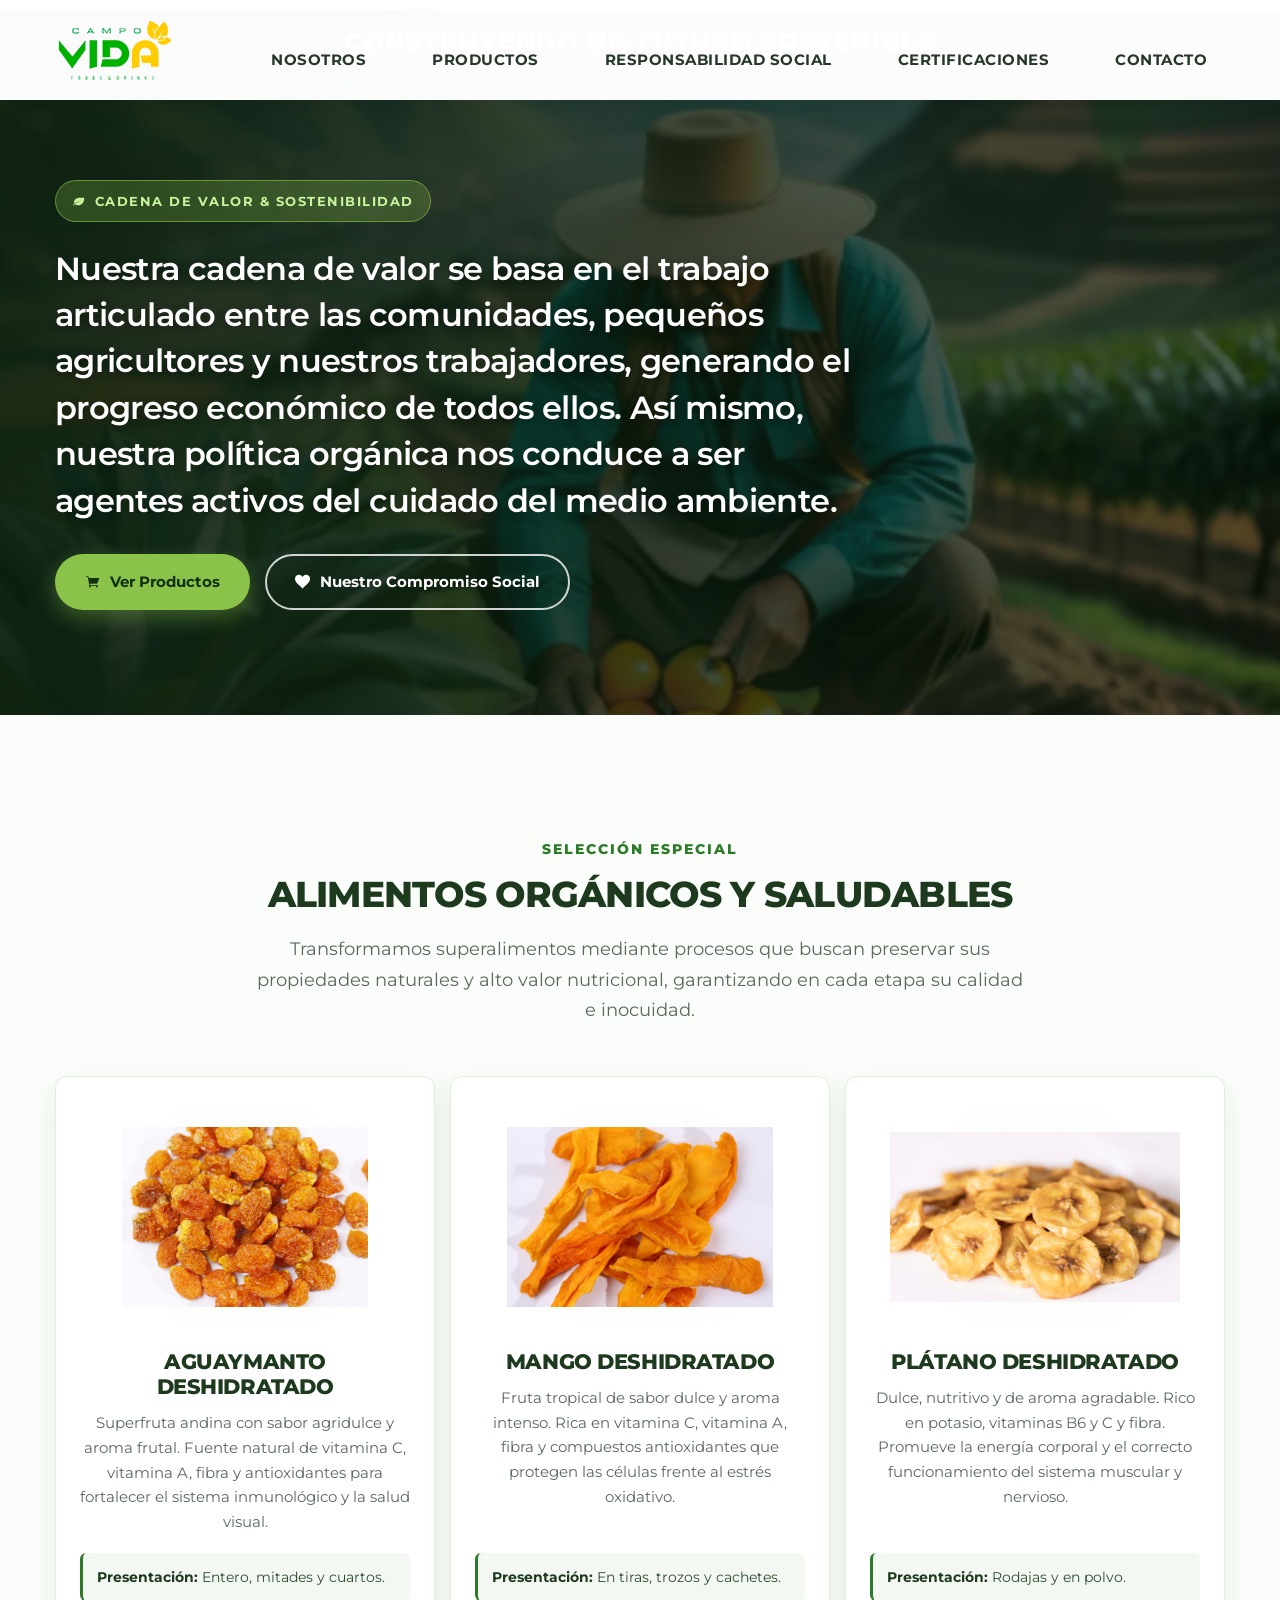
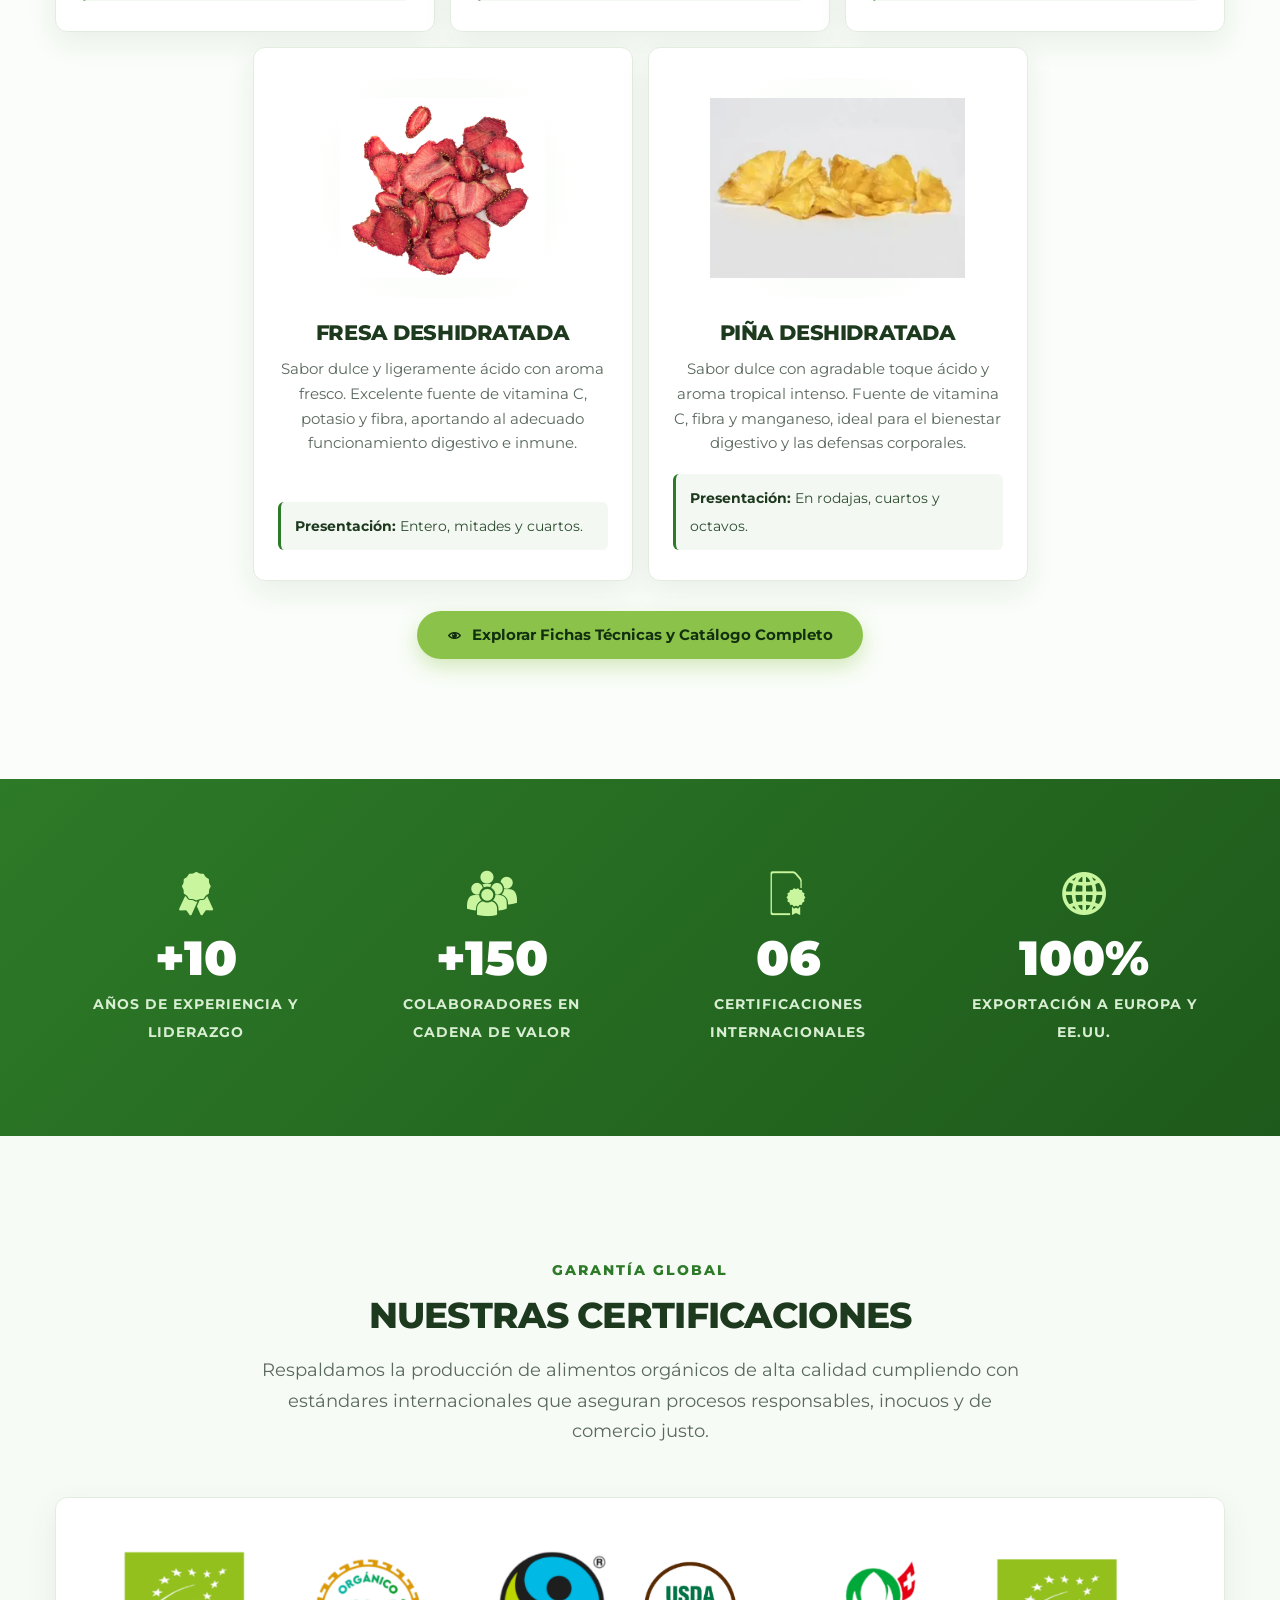
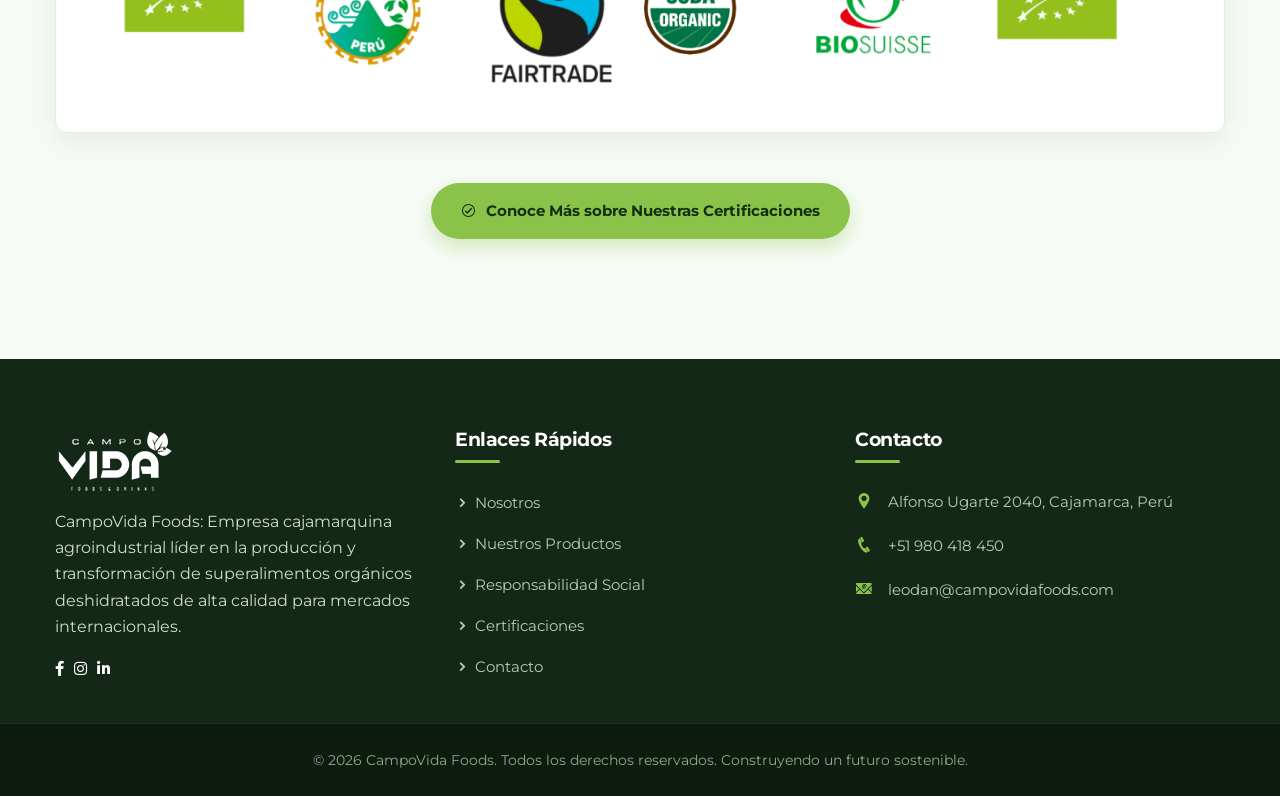
==== commit 9f926089: "fix: resolver error TypeError countTo, dependencias js y animacion de cierre automatico del preloade" ====
--- a/index.html
+++ b/index.html
@@ -318,6 +318,8 @@
 	<script src="assets/js/jquery-3.6.0.min.js"></script>
 	<script src="assets/js/popper.min.js"></script>
 	<script src="assets/js/bootstrap.min.js"></script>
+	<script src="assets/js/jquery.appear.js"></script>
+	<script src="assets/js/count-to.js"></script>
 	<script src="assets/js/jquery.magnific-popup.min.js"></script>
 	<script src="assets/js/owl.carousel.min.js"></script>
 	<script src="assets/js/wow.min.js"></script>
--- a/assets/css/custom-v2.css
+++ b/assets/css/custom-v2.css
@@ -667,3 +667,24 @@
     padding: 40px 25px;
   }
 }
+
+/* Preloader Fail-safe Animation */
+@keyframes cvAutoHideLoader {
+  0%, 65% {
+    opacity: 1;
+    visibility: visible;
+    pointer-events: auto;
+  }
+  100% {
+    opacity: 0;
+    visibility: hidden;
+    pointer-events: none;
+    display: none;
+  }
+}
+
+.se-pre-con {
+  animation: cvAutoHideLoader 1.5s ease forwards;
+  animation-delay: 0.1s;
+}
+
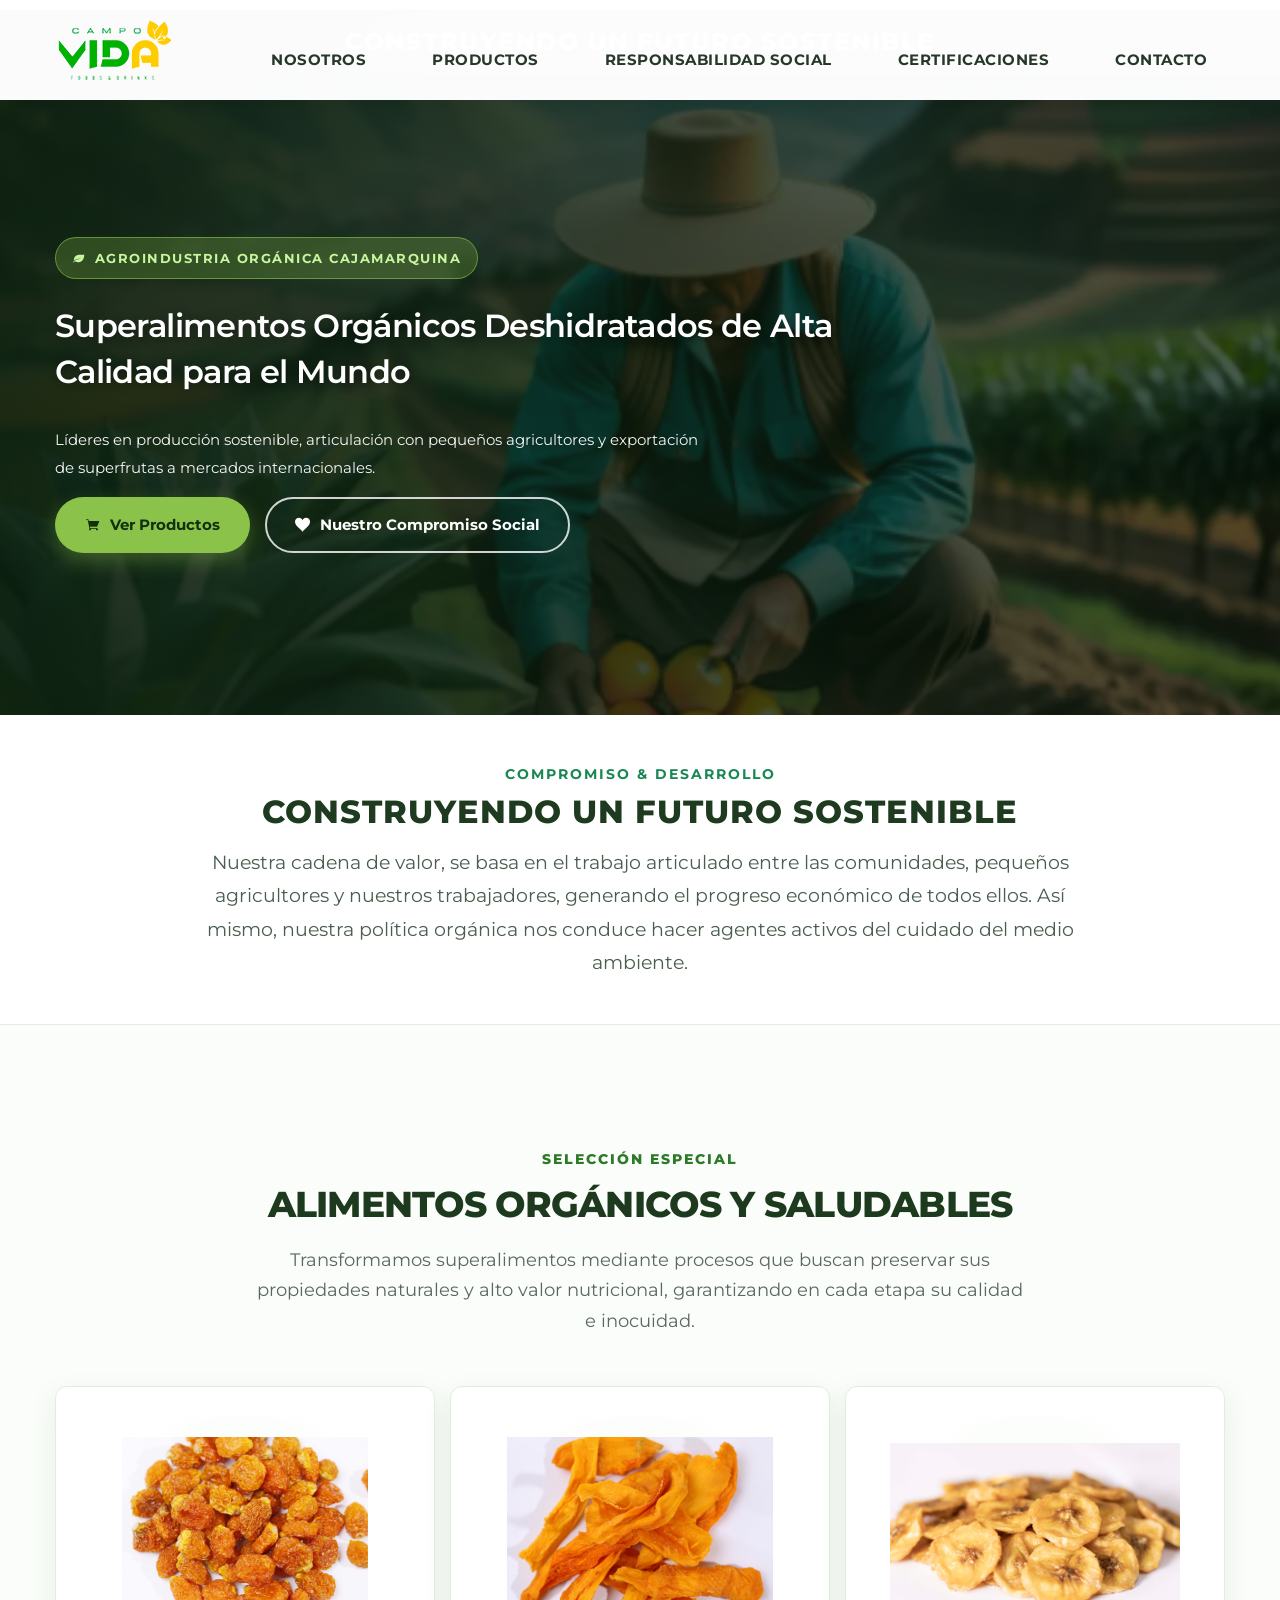
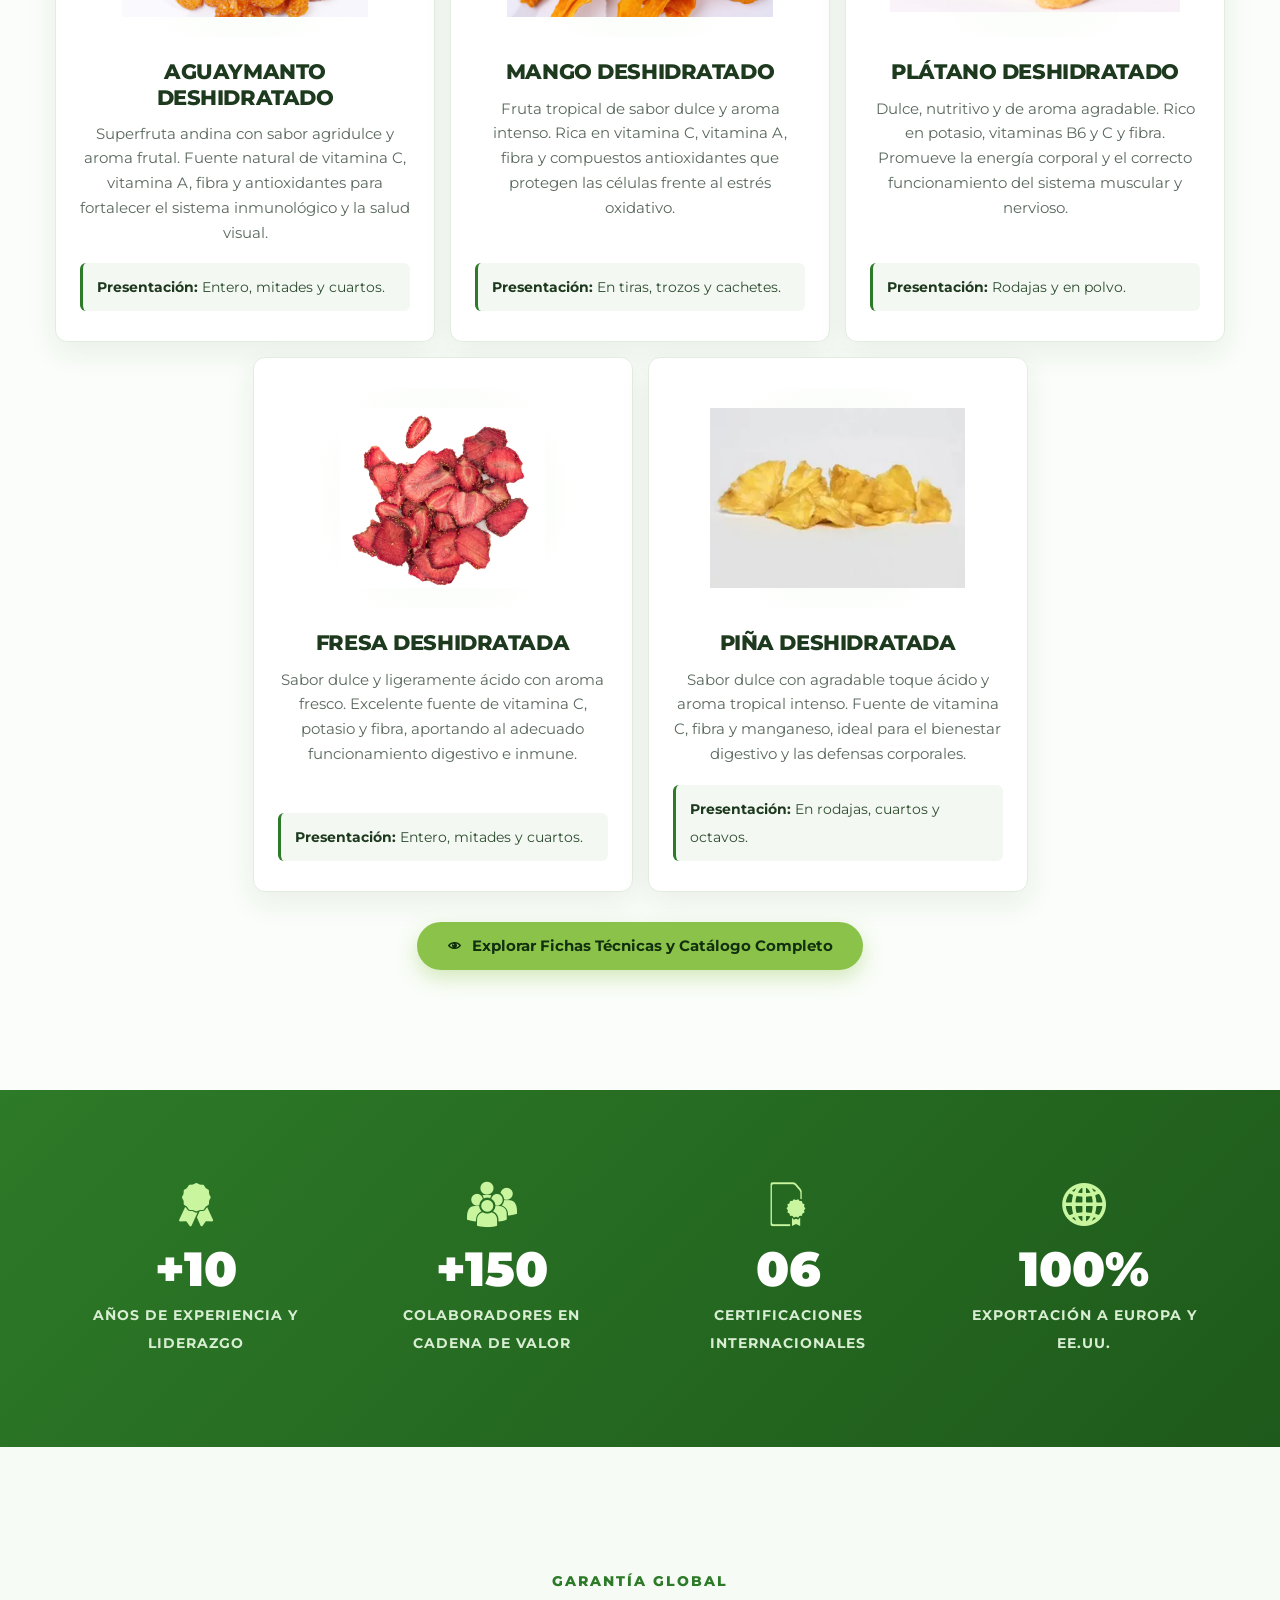
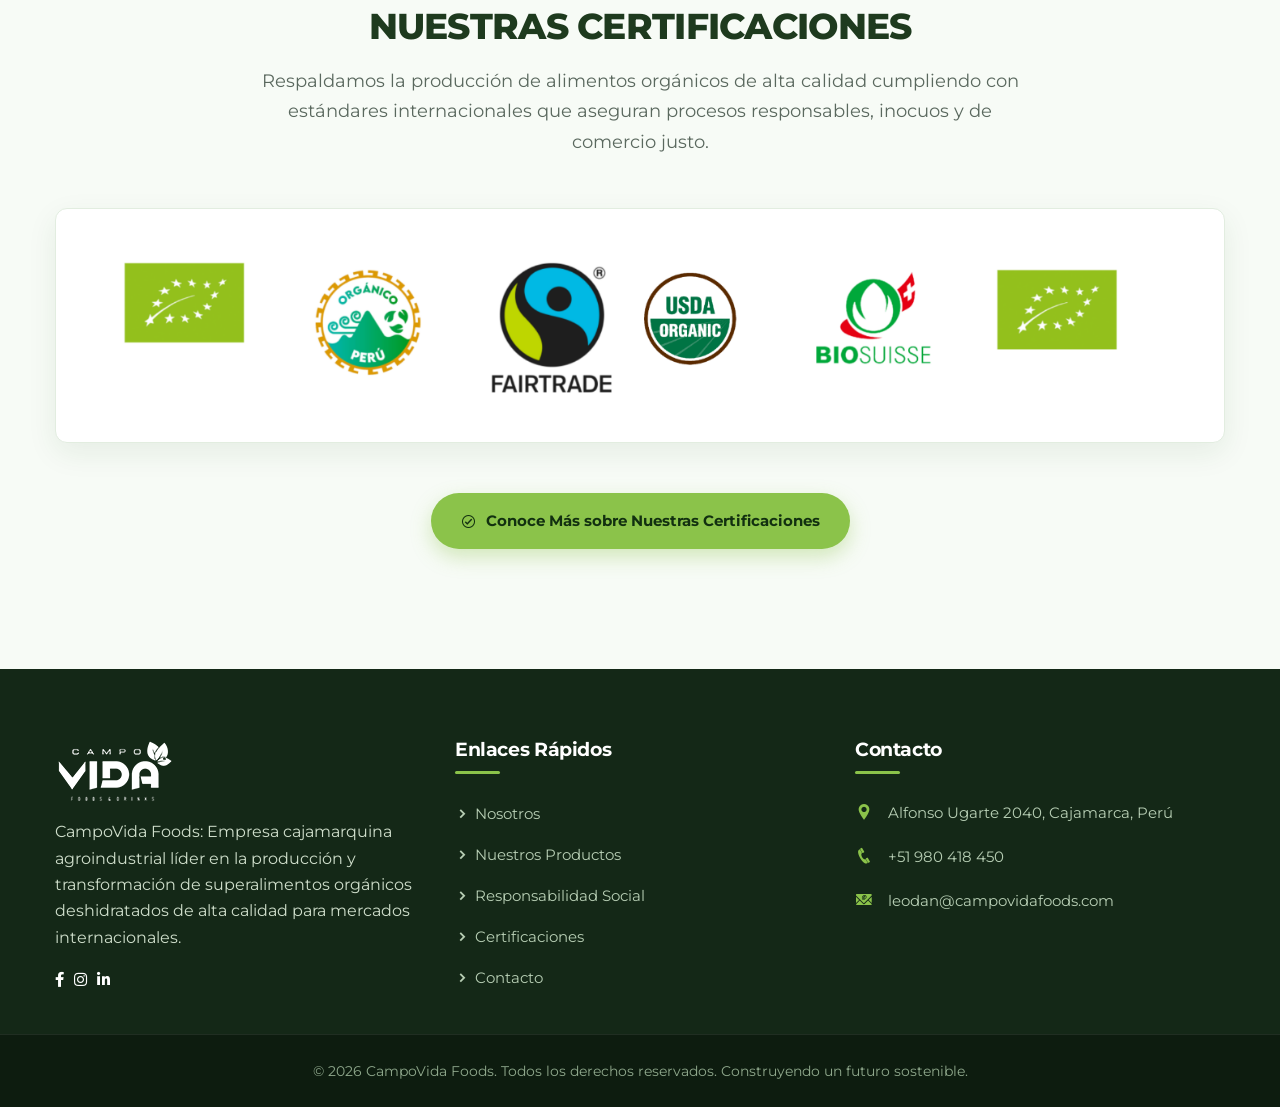
==== commit 371f63a9: "refactor: mover CONSTRUYENDO UN FUTURO SOSTENIBLE debajo del hero como seccion centrada" ====
--- a/index.html
+++ b/index.html
@@ -79,10 +79,13 @@
 		<section class="hero-index-wrapper" style="background-image: url('assets/img/header/hero-index.png');">
 			<div class="container">
 				<div class="hero-index-content">
-					<span class="hero-tag"><i class="icofont-leaf me-1"></i> Cadena de Valor & Sostenibilidad</span>
+					<span class="hero-tag"><i class="icofont-leaf me-1"></i> Agroindustria Orgánica Cajamarquina</span>
 					<h1 class="hero-main-title">
-						Nuestra cadena de valor se basa en el trabajo articulado entre las comunidades, pequeños agricultores y nuestros trabajadores, generando el progreso económico de todos ellos. Así mismo, nuestra política orgánica nos conduce a ser agentes activos del cuidado del medio ambiente.
+						Superalimentos Orgánicos Deshidratados de Alta Calidad para el Mundo
 					</h1>
+					<p class="text-white fs-4 mb-4" style="max-width: 650px; opacity: 0.95;">
+						Líderes en producción sostenible, articulación con pequeños agricultores y exportación de superfrutas a mercados internacionales.
+					</p>
 					<div class="hero-cta-group">
 						<a href="productos.html" class="btn-cv-primary">
 							<i class="icofont-shopping-cart"></i> Ver Productos
@@ -90,6 +93,23 @@
 						<a href="responsabilidad-social.html" class="btn-cv-outline">
 							<i class="icofont-heart-alt"></i> Nuestro Compromiso Social
 						</a>
+					</div>
+				</div>
+			</div>
+		</section>
+
+		<!-- Sostenibilidad Manifesto Section (Centrado debajo del Hero) -->
+		<section class="py-5 text-center bg-white" style="border-bottom: 1px solid #e2ece3;">
+			<div class="container py-4">
+				<div class="row justify-content-center">
+					<div class="col-lg-10">
+						<span class="subtitle text-success text-uppercase fw-bold d-block mb-2" style="letter-spacing: 2px; font-size: 1.4rem;">Compromiso & Desarrollo</span>
+						<h2 class="main-heading mb-4" style="color: #1e3a1f; font-size: 3.2rem; font-weight: 800; letter-spacing: 1px;">
+							CONSTRUYENDO UN FUTURO SOSTENIBLE
+						</h2>
+						<p class="lead-text mx-auto mb-0" style="max-width: 920px; font-size: 1.85rem; line-height: 1.8; color: #4a5d4e;">
+							Nuestra cadena de valor, se basa en el trabajo articulado entre las comunidades, pequeños agricultores y nuestros trabajadores, generando el progreso económico de todos ellos. Así mismo, nuestra política orgánica nos conduce hacer agentes activos del cuidado del medio ambiente.
+						</p>
 					</div>
 				</div>
 			</div>
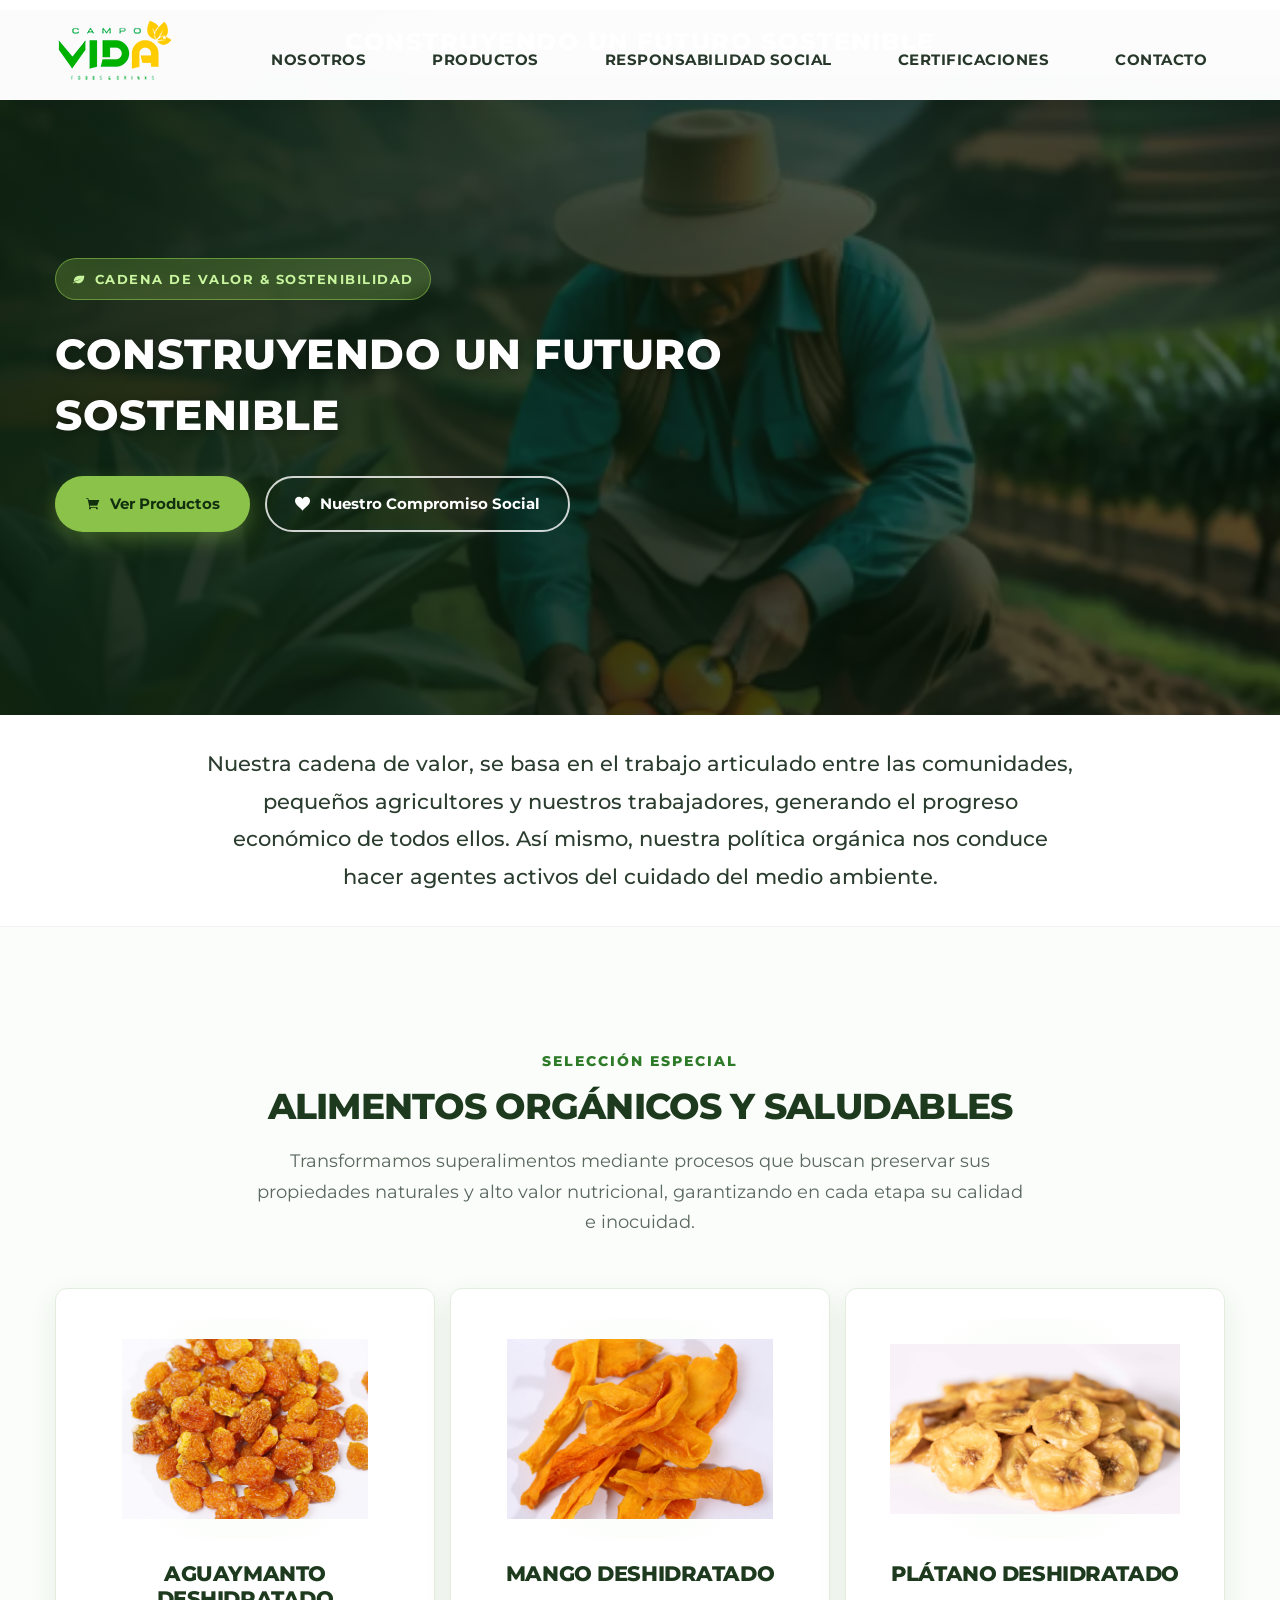
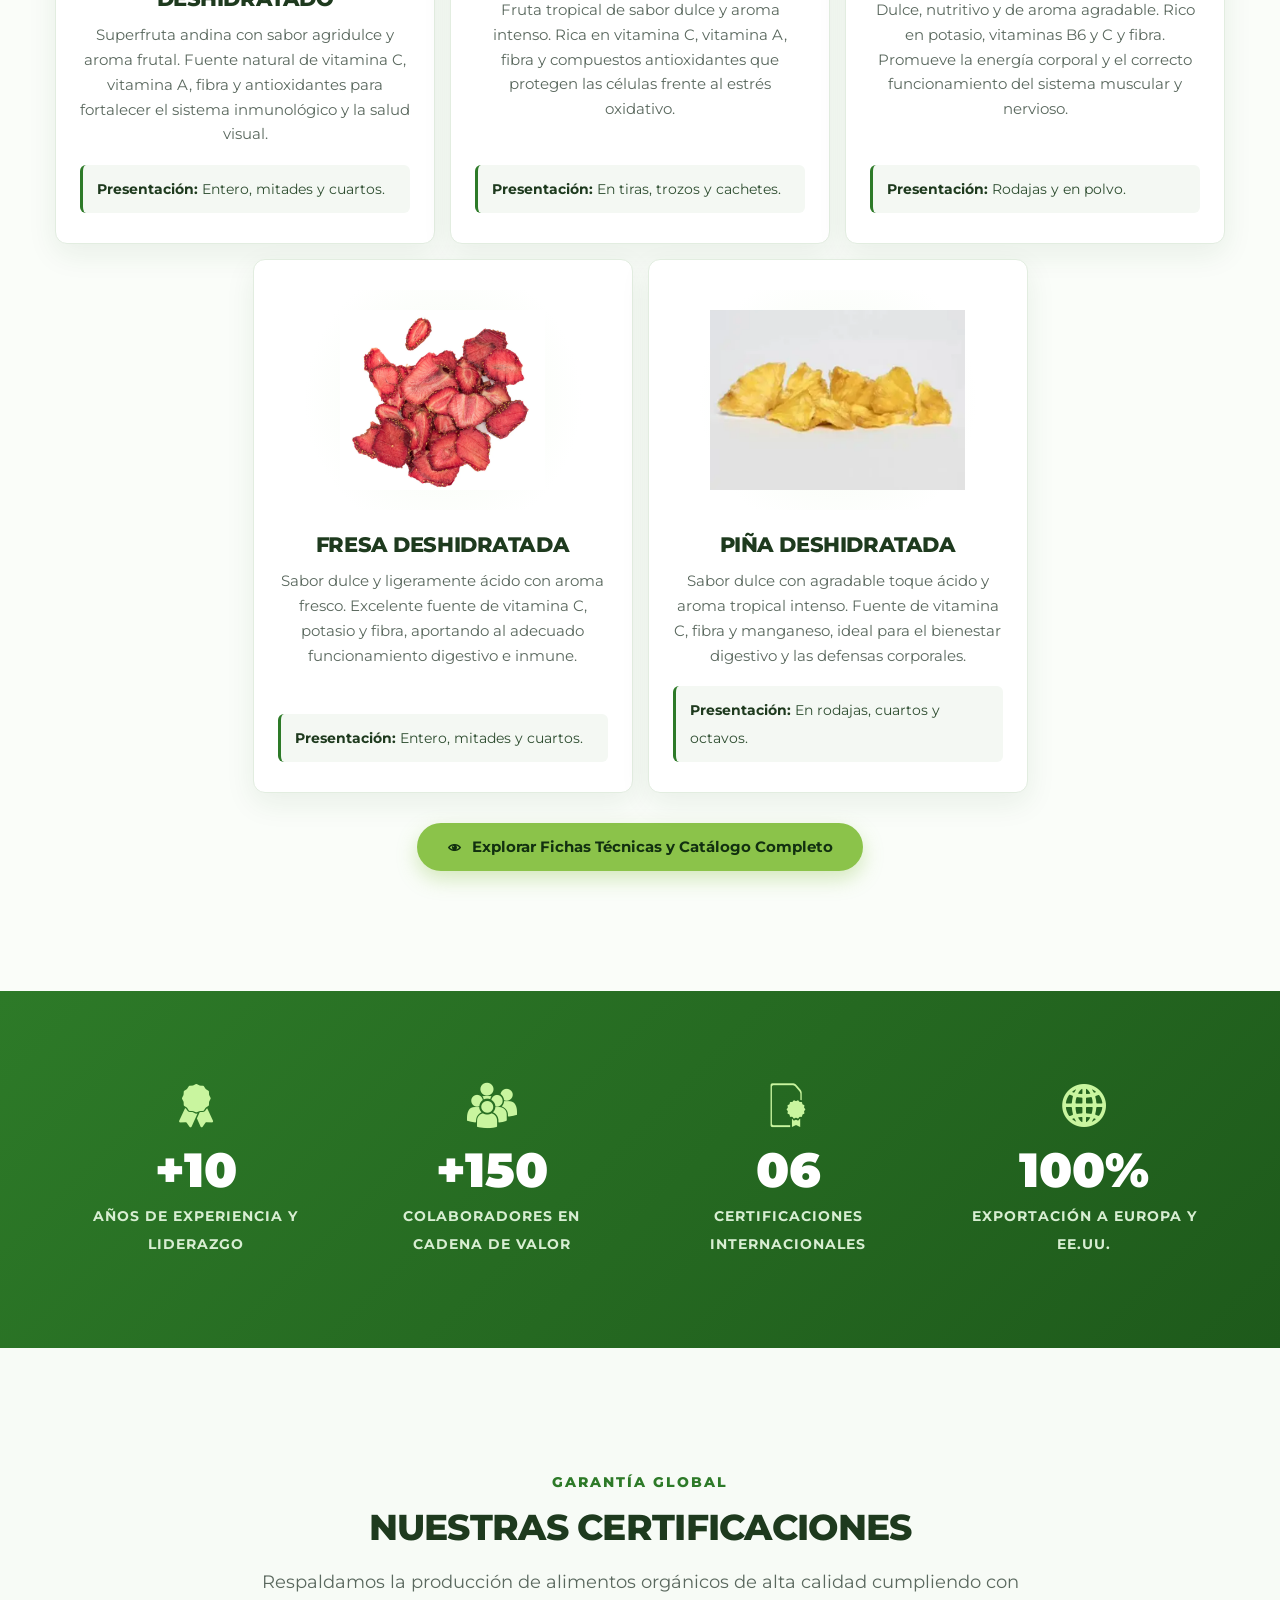
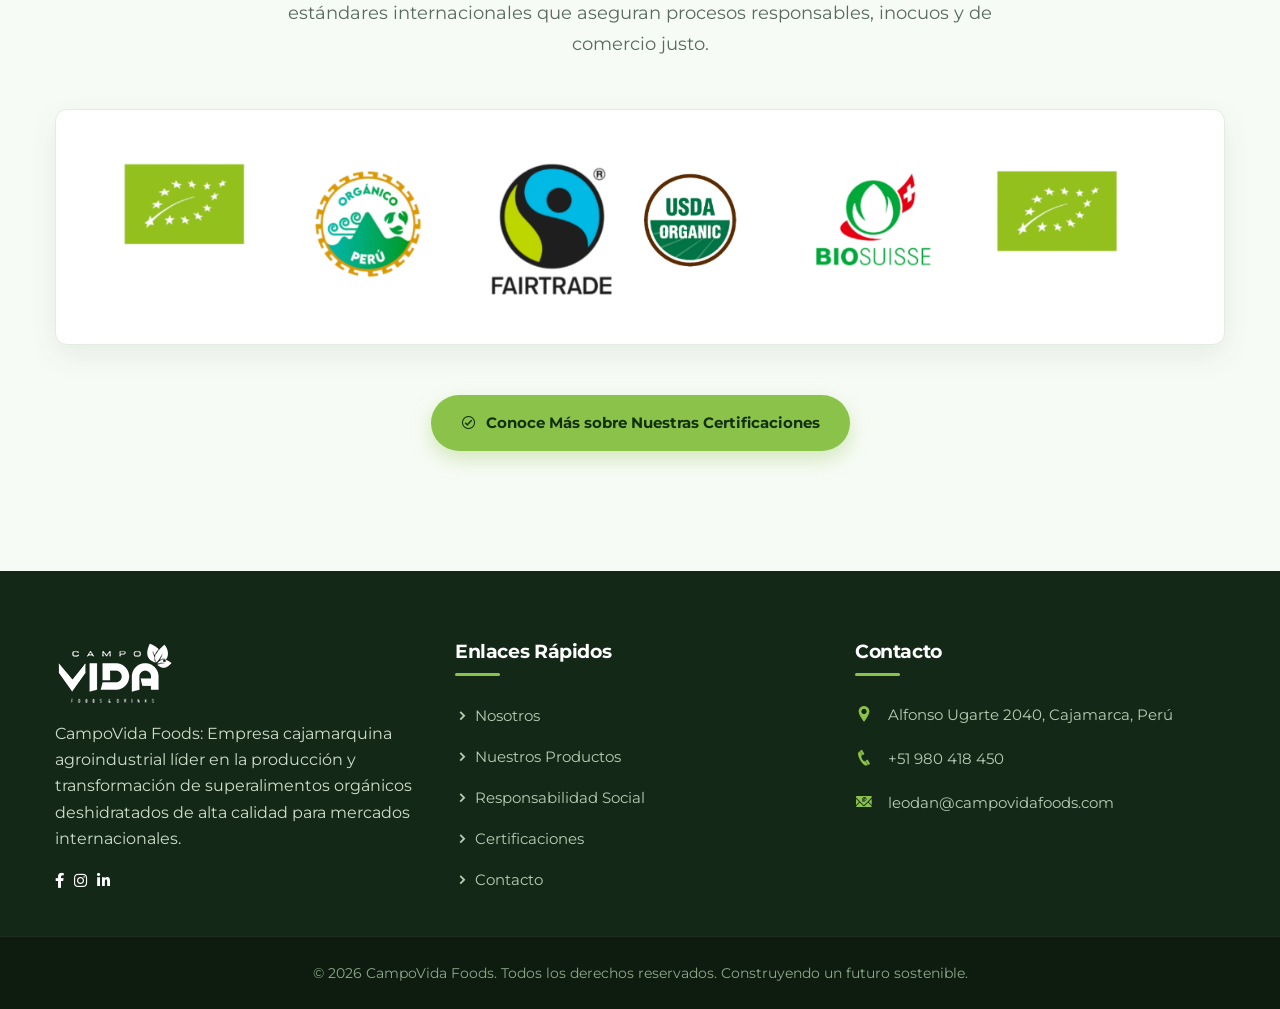
==== commit b5d80562: "feat: ajustar hero con titulo CONSTRUYENDO UN FUTURO SOSTENIBLE y parrafo centrado en seccion siguie" ====
--- a/index.html
+++ b/index.html
@@ -79,13 +79,10 @@
 		<section class="hero-index-wrapper" style="background-image: url('assets/img/header/hero-index.png');">
 			<div class="container">
 				<div class="hero-index-content">
-					<span class="hero-tag"><i class="icofont-leaf me-1"></i> Agroindustria Orgánica Cajamarquina</span>
-					<h1 class="hero-main-title">
-						Superalimentos Orgánicos Deshidratados de Alta Calidad para el Mundo
+					<span class="hero-tag"><i class="icofont-leaf me-1"></i> Cadena de Valor & Sostenibilidad</span>
+					<h1 class="hero-main-title" style="font-size: 4.2rem; font-weight: 800; text-transform: uppercase; letter-spacing: 0.5px;">
+						CONSTRUYENDO UN FUTURO SOSTENIBLE
 					</h1>
-					<p class="text-white fs-4 mb-4" style="max-width: 650px; opacity: 0.95;">
-						Líderes en producción sostenible, articulación con pequeños agricultores y exportación de superfrutas a mercados internacionales.
-					</p>
 					<div class="hero-cta-group">
 						<a href="productos.html" class="btn-cv-primary">
 							<i class="icofont-shopping-cart"></i> Ver Productos
@@ -98,16 +95,12 @@
 			</div>
 		</section>
 
-		<!-- Sostenibilidad Manifesto Section (Centrado debajo del Hero) -->
-		<section class="py-5 text-center bg-white" style="border-bottom: 1px solid #e2ece3;">
-			<div class="container py-4">
+		<!-- Sostenibilidad / Cadena de Valor Centrado -->
+		<section class="py-5 bg-white text-center" style="padding: 60px 0; border-bottom: 1px solid rgba(0,0,0,0.06);">
+			<div class="container">
 				<div class="row justify-content-center">
-					<div class="col-lg-10">
-						<span class="subtitle text-success text-uppercase fw-bold d-block mb-2" style="letter-spacing: 2px; font-size: 1.4rem;">Compromiso & Desarrollo</span>
-						<h2 class="main-heading mb-4" style="color: #1e3a1f; font-size: 3.2rem; font-weight: 800; letter-spacing: 1px;">
-							CONSTRUYENDO UN FUTURO SOSTENIBLE
-						</h2>
-						<p class="lead-text mx-auto mb-0" style="max-width: 920px; font-size: 1.85rem; line-height: 1.8; color: #4a5d4e;">
+					<div class="col-xl-9 col-lg-10">
+						<p class="mb-0" style="font-size: 2.1rem; line-height: 1.8; color: #2b3d2f; font-weight: 500;">
 							Nuestra cadena de valor, se basa en el trabajo articulado entre las comunidades, pequeños agricultores y nuestros trabajadores, generando el progreso económico de todos ellos. Así mismo, nuestra política orgánica nos conduce hacer agentes activos del cuidado del medio ambiente.
 						</p>
 					</div>
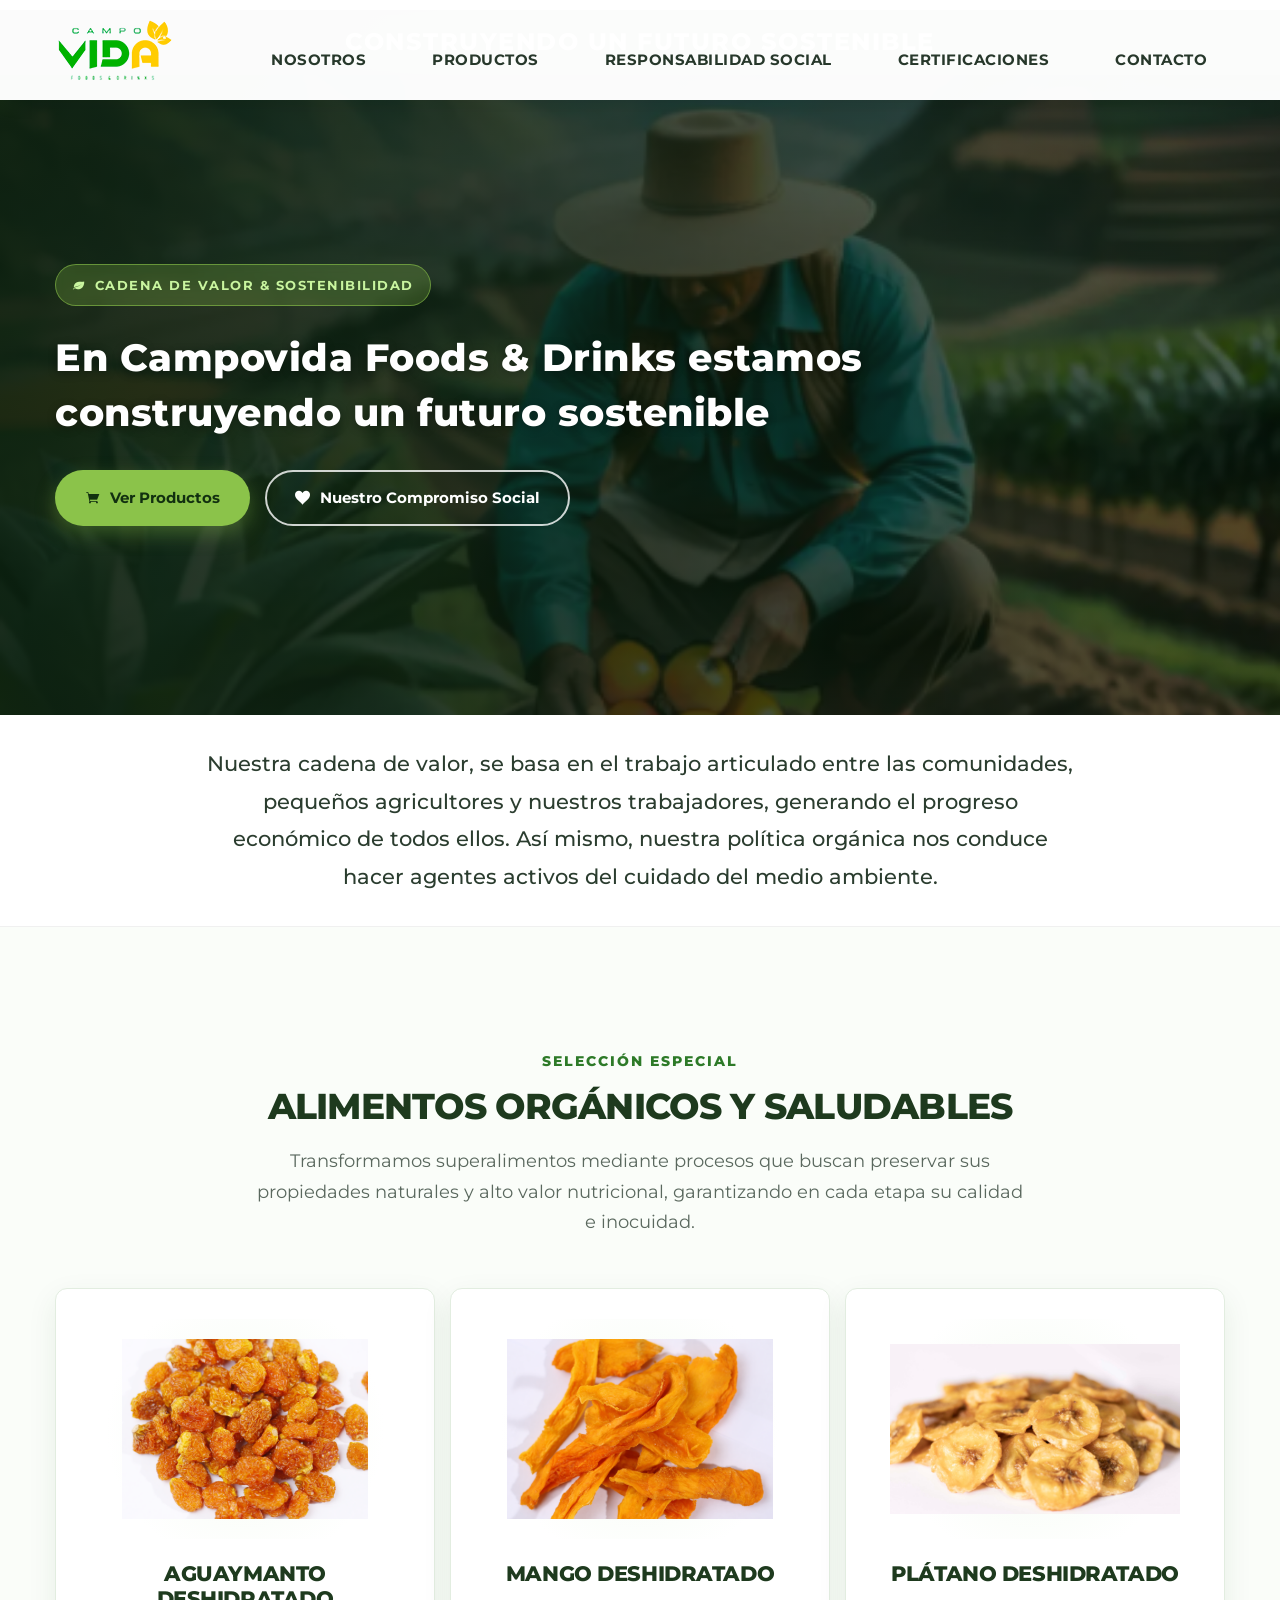
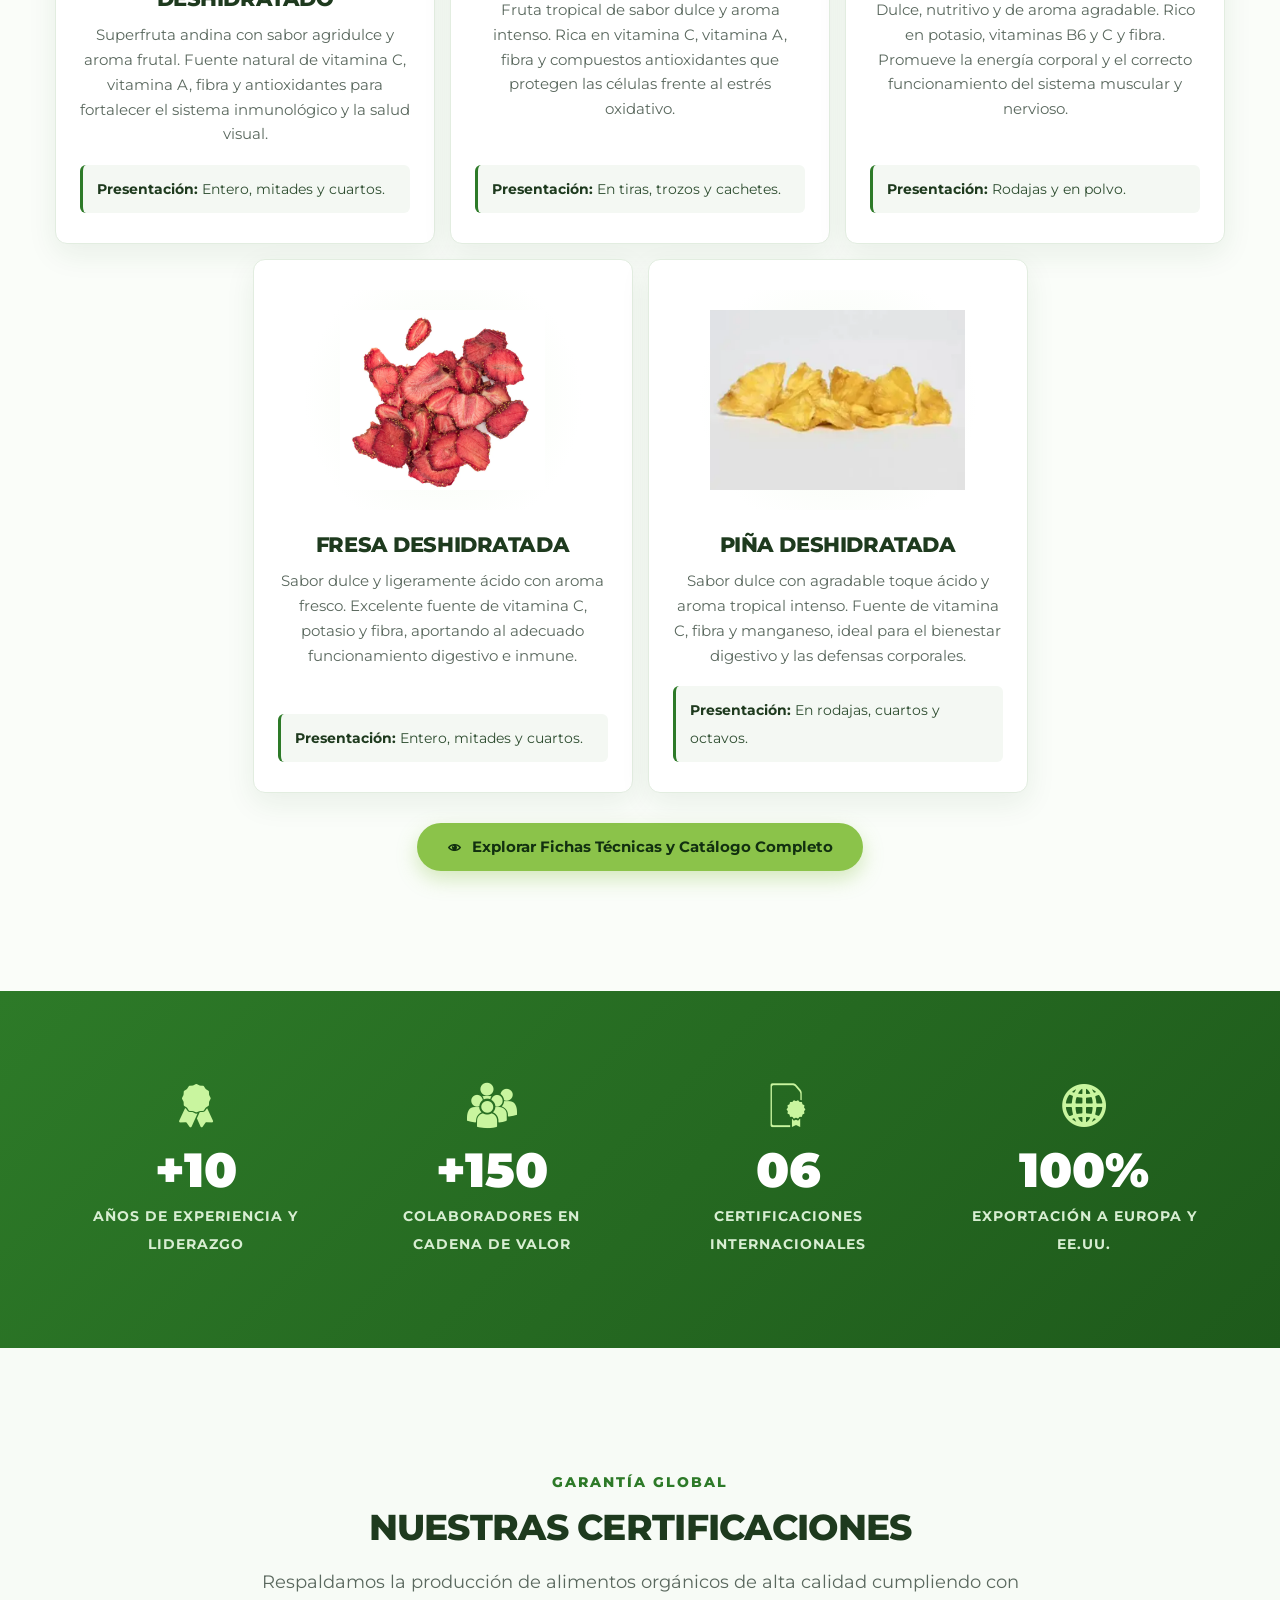
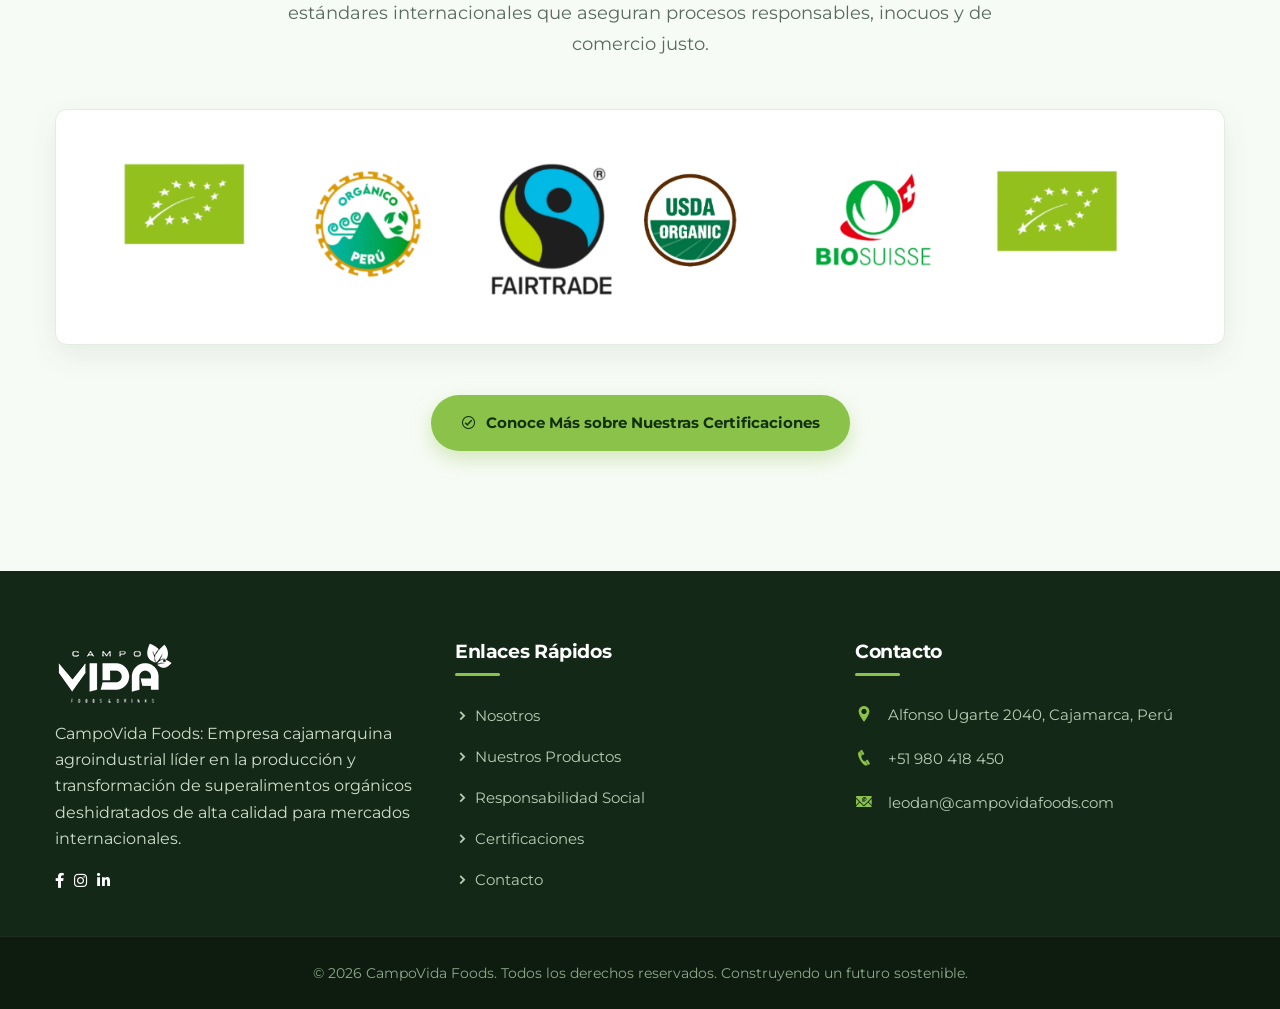
==== commit 14b44d5b: "feat: actualizar titulo a En Campovida Foods & Drinks estamos construyendo un futuro sostenible" ====
--- a/index.html
+++ b/index.html
@@ -80,8 +80,8 @@
 			<div class="container">
 				<div class="hero-index-content">
 					<span class="hero-tag"><i class="icofont-leaf me-1"></i> Cadena de Valor & Sostenibilidad</span>
-					<h1 class="hero-main-title" style="font-size: 4.2rem; font-weight: 800; text-transform: uppercase; letter-spacing: 0.5px;">
-						CONSTRUYENDO UN FUTURO SOSTENIBLE
+					<h1 class="hero-main-title" style="font-size: 3.8rem; font-weight: 800; letter-spacing: 0.5px;">
+						En Campovida Foods & Drinks estamos construyendo un futuro sostenible
 					</h1>
 					<div class="hero-cta-group">
 						<a href="productos.html" class="btn-cv-primary">
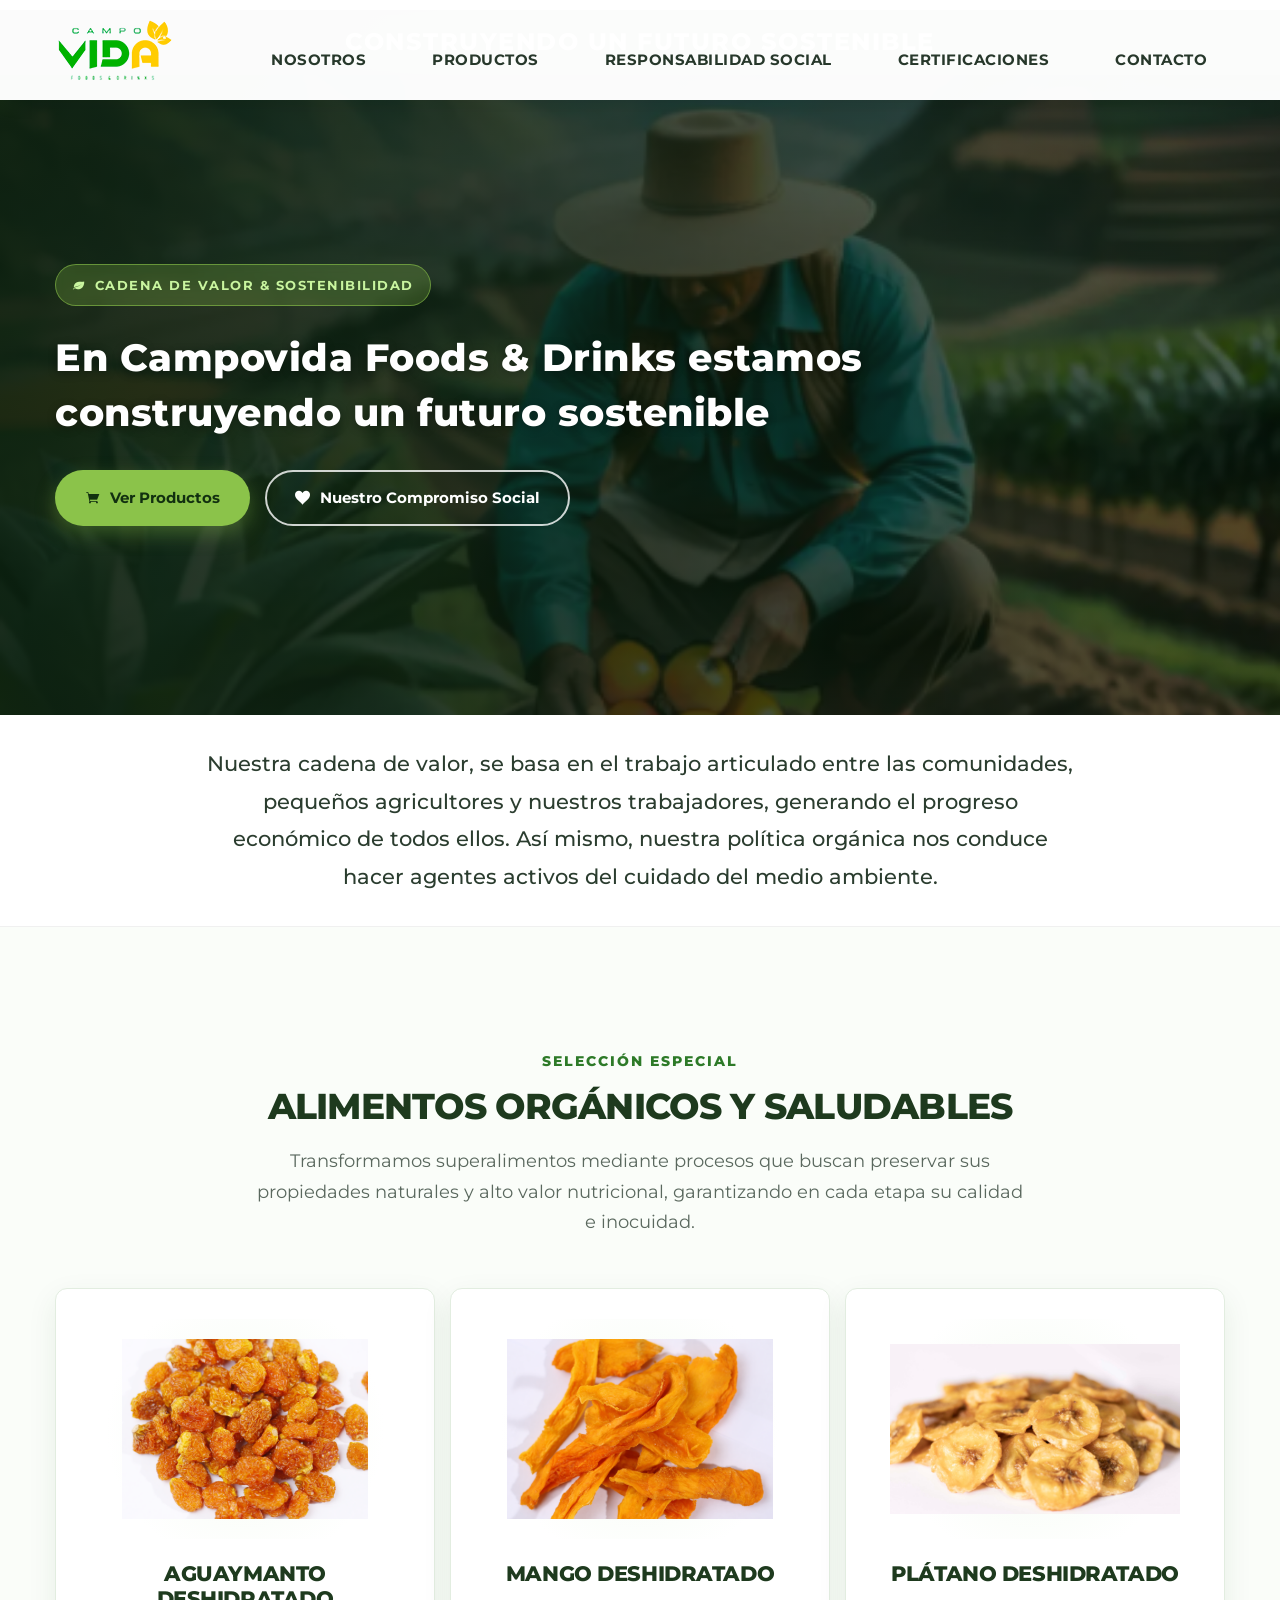
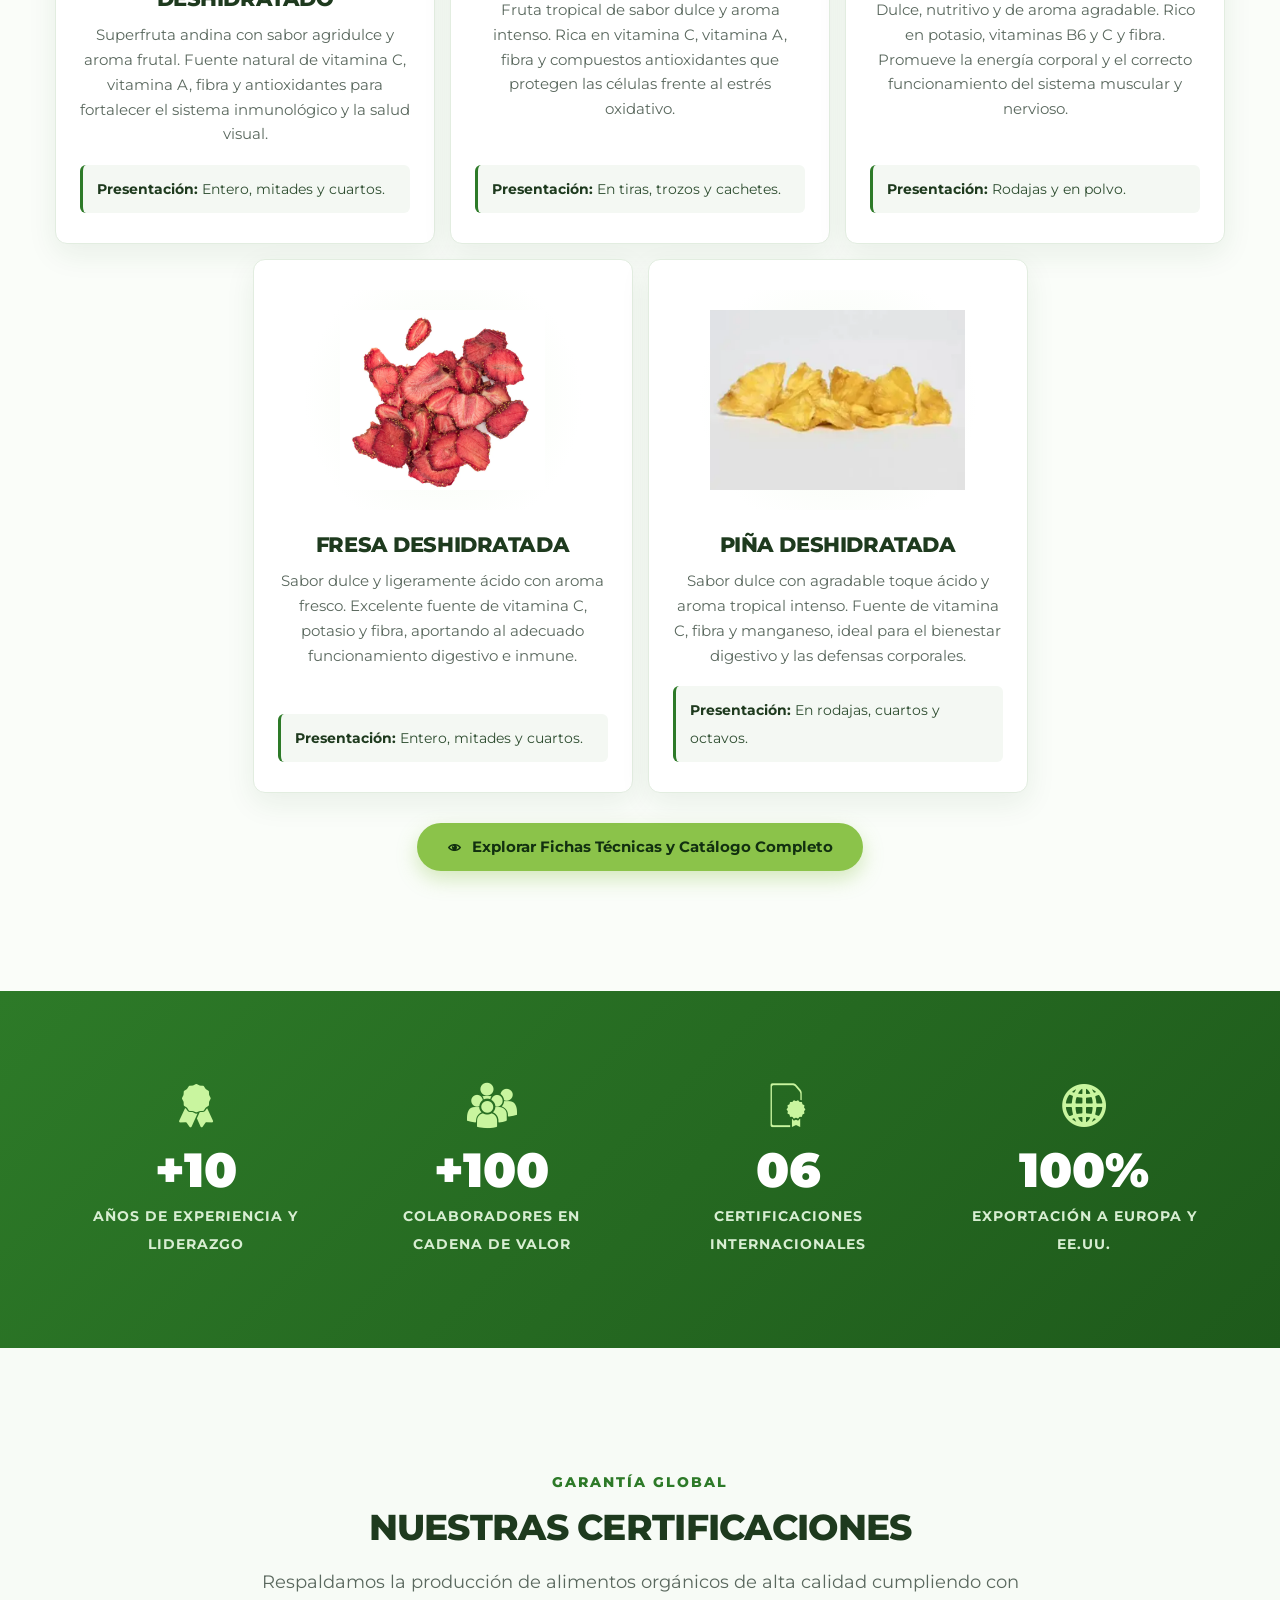
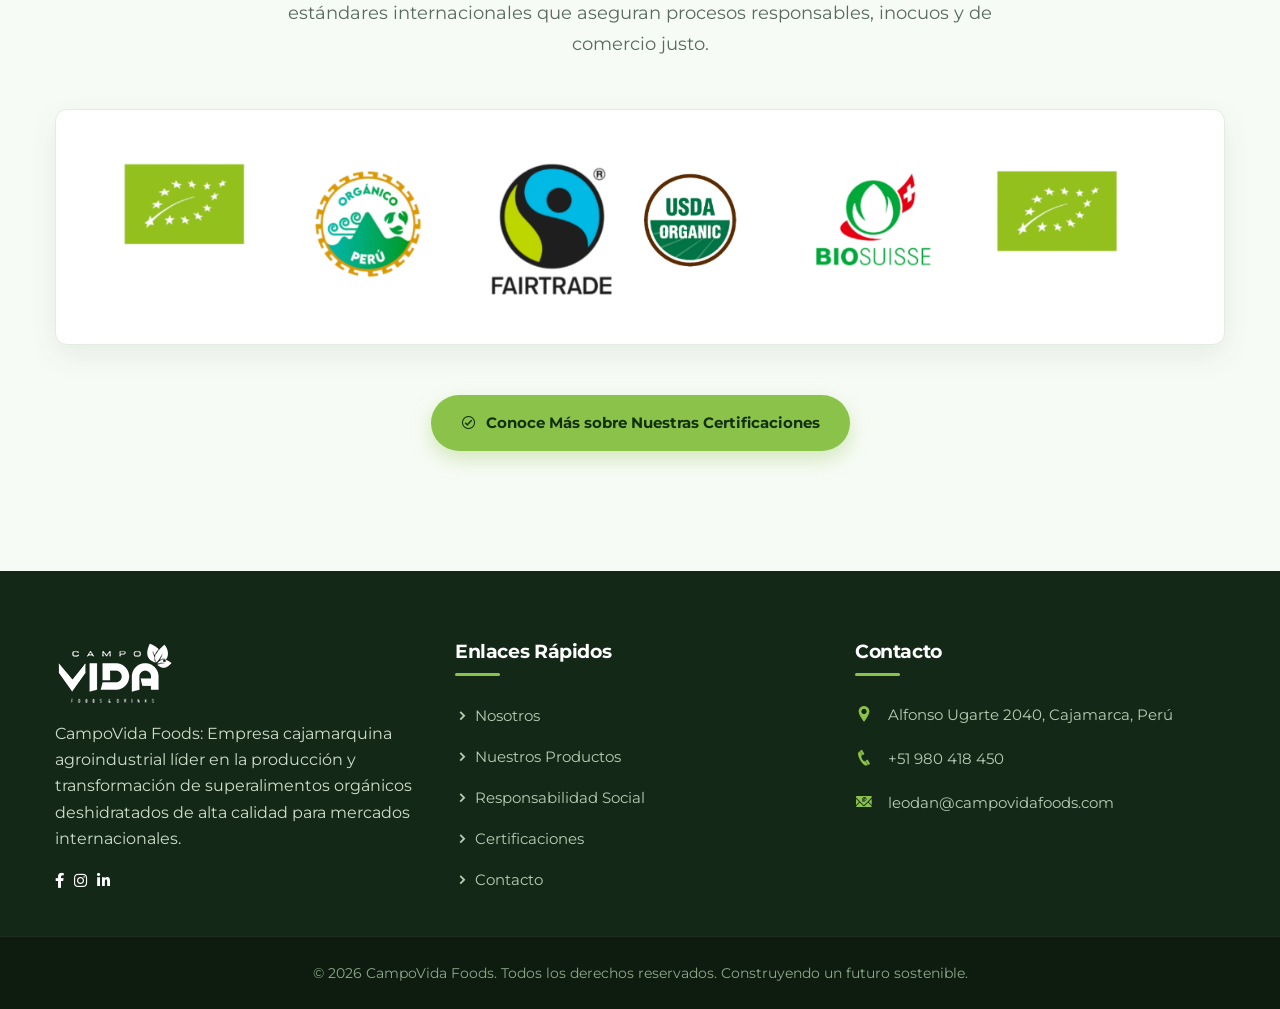
==== commit 8793f58c: "fix: actualizar cifra de colaboradores a +100" ====
--- a/index.html
+++ b/index.html
@@ -223,7 +223,7 @@
 					<div class="col-lg-3 col-sm-6">
 						<div class="stat-item-v2">
 							<div class="stat-icon"><i class="icofont-users-social"></i></div>
-							<div class="stat-number">+150</div>
+							<div class="stat-number">+100</div>
 							<div class="stat-label">Colaboradores en Cadena de Valor</div>
 						</div>
 					</div>
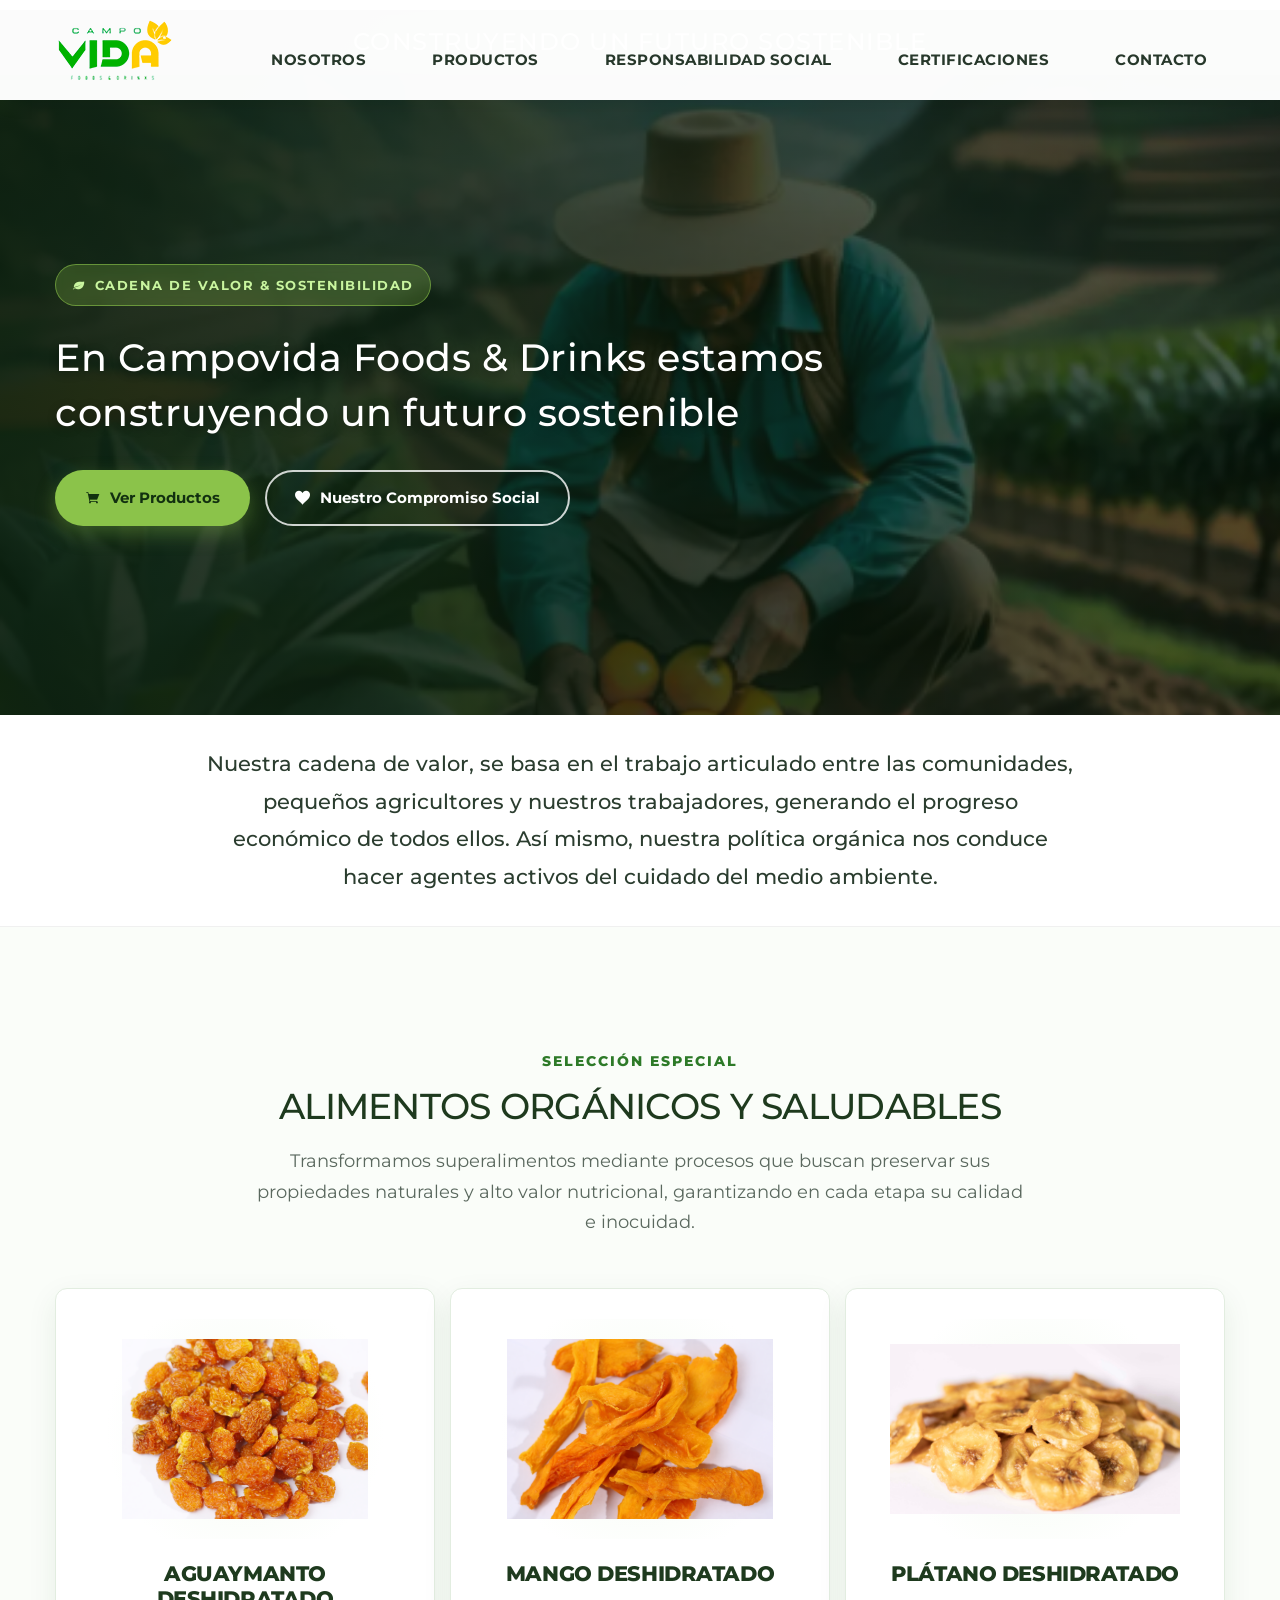
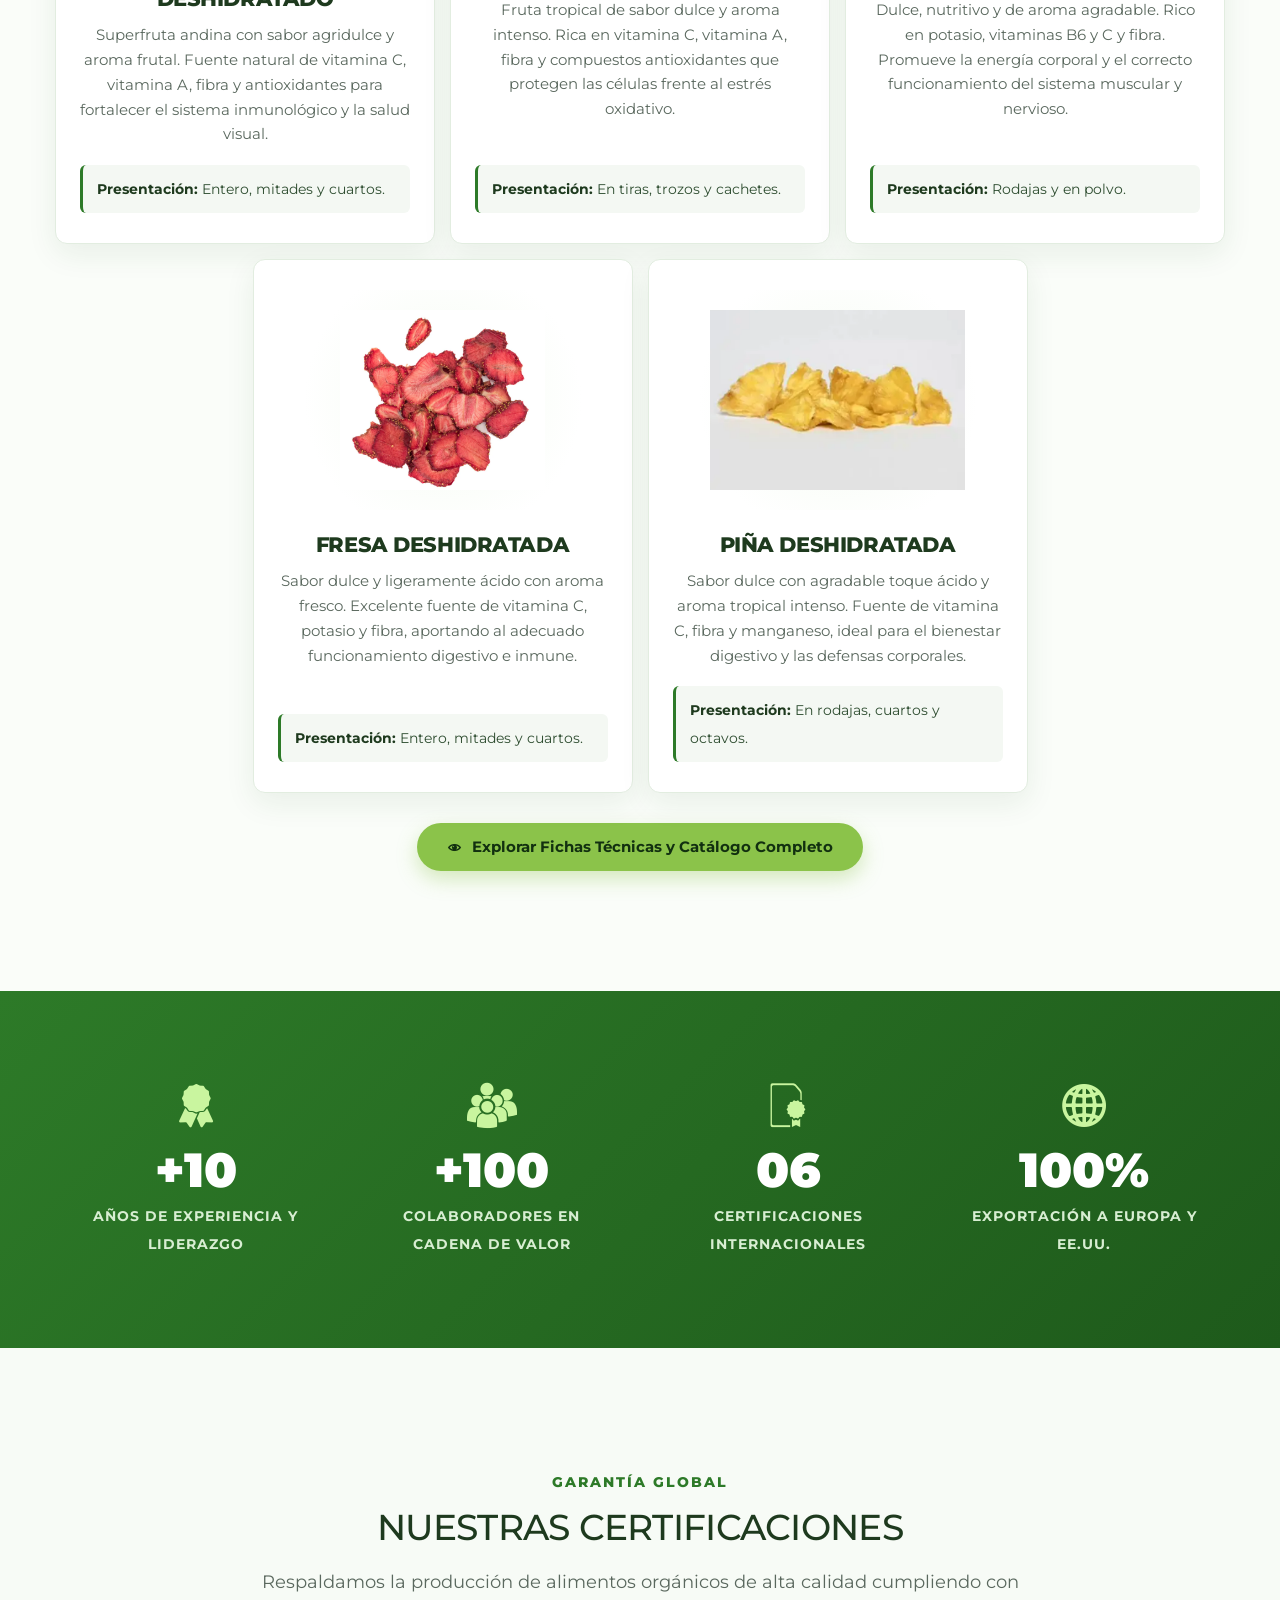
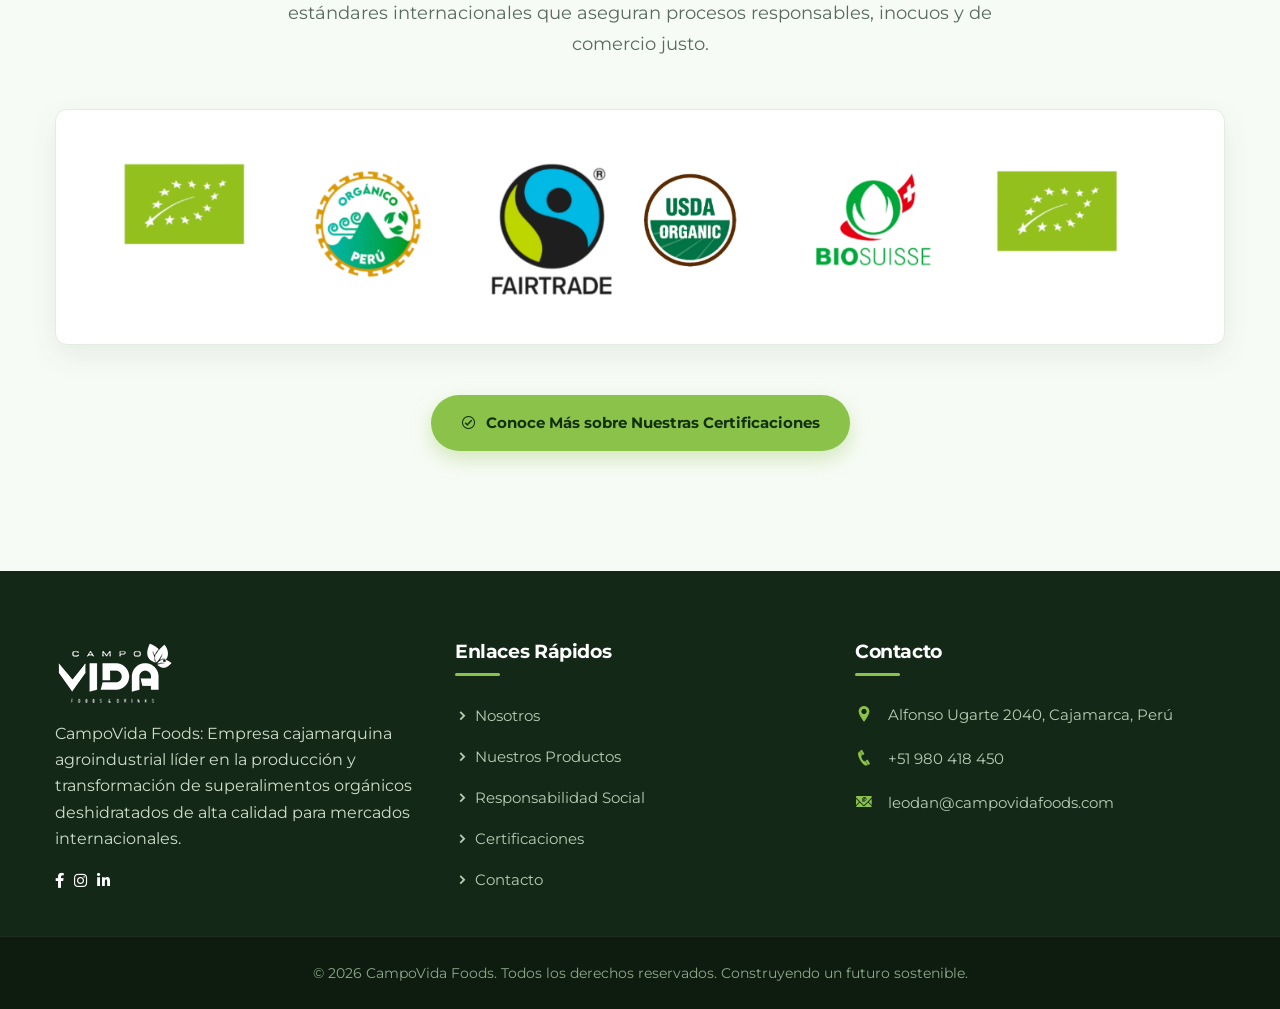
==== commit 5ee902a9: "style: cambiar font-weight a 500 en titulos de cabecera" ====
--- a/index.html
+++ b/index.html
@@ -80,7 +80,7 @@
 			<div class="container">
 				<div class="hero-index-content">
 					<span class="hero-tag"><i class="icofont-leaf me-1"></i> Cadena de Valor & Sostenibilidad</span>
-					<h1 class="hero-main-title" style="font-size: 3.8rem; font-weight: 800; letter-spacing: 0.5px;">
+					<h1 class="hero-main-title" style="font-size: 3.8rem; font-weight: 500; letter-spacing: 0.5px;">
 						En Campovida Foods & Drinks estamos construyendo un futuro sostenible
 					</h1>
 					<div class="hero-cta-group">
--- a/assets/css/custom-v2.css
+++ b/assets/css/custom-v2.css
@@ -53,7 +53,7 @@
 
 .header-2 .navbar-nav .nav-item .nav-link:hover,
 .header-2 .navbar-nav .nav-item .nav-link.active {
-  color: var(--cv-green-primary) !important;
+  color: #FF4A17 !important;
 }
 
 .header-2 .navbar-nav .nav-item .nav-link.active::after {
@@ -63,7 +63,7 @@
   left: 18px;
   right: 18px;
   height: 3px;
-  background-color: var(--cv-green-primary);
+  background-color: #FF4A17;
   border-radius: 2px;
 }
 
@@ -86,7 +86,7 @@
 .section-headline-bar h2 {
   color: #ffffff;
   font-size: 2.4rem;
-  font-weight: 800;
+  font-weight: 500;
   letter-spacing: 1.5px;
   margin: 0;
   text-transform: uppercase;
@@ -144,7 +144,7 @@
 .hero-main-title {
   color: #ffffff;
   font-size: 3.2rem;
-  font-weight: 600;
+  font-weight: 500;
   line-height: 1.45;
   margin-bottom: 30px;
   text-shadow: 0 2px 10px rgba(0, 0, 0, 0.3);
@@ -254,7 +254,7 @@
 
 .site-title-v2 .main-heading {
   font-size: 3.6rem;
-  font-weight: 800;
+  font-weight: 500;
   color: var(--cv-green-dark);
   text-transform: uppercase;
   line-height: 1.2;
